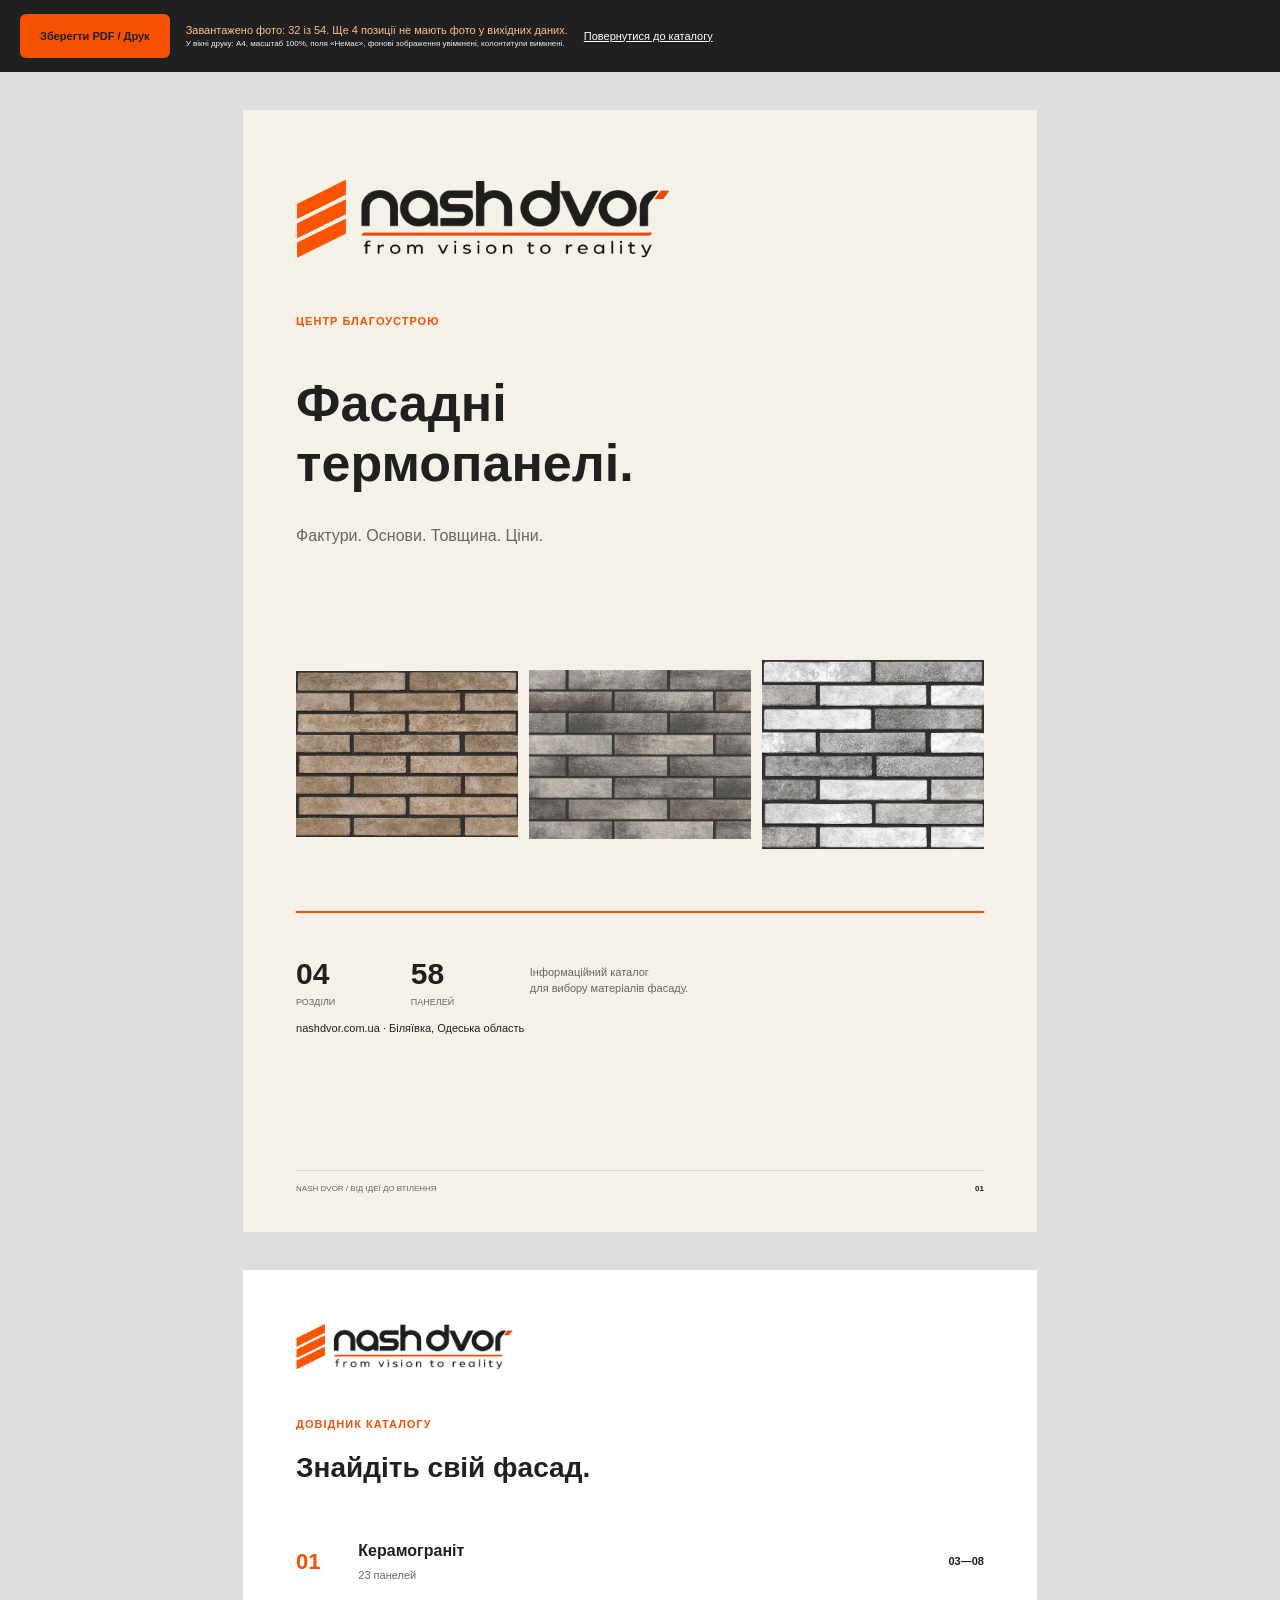
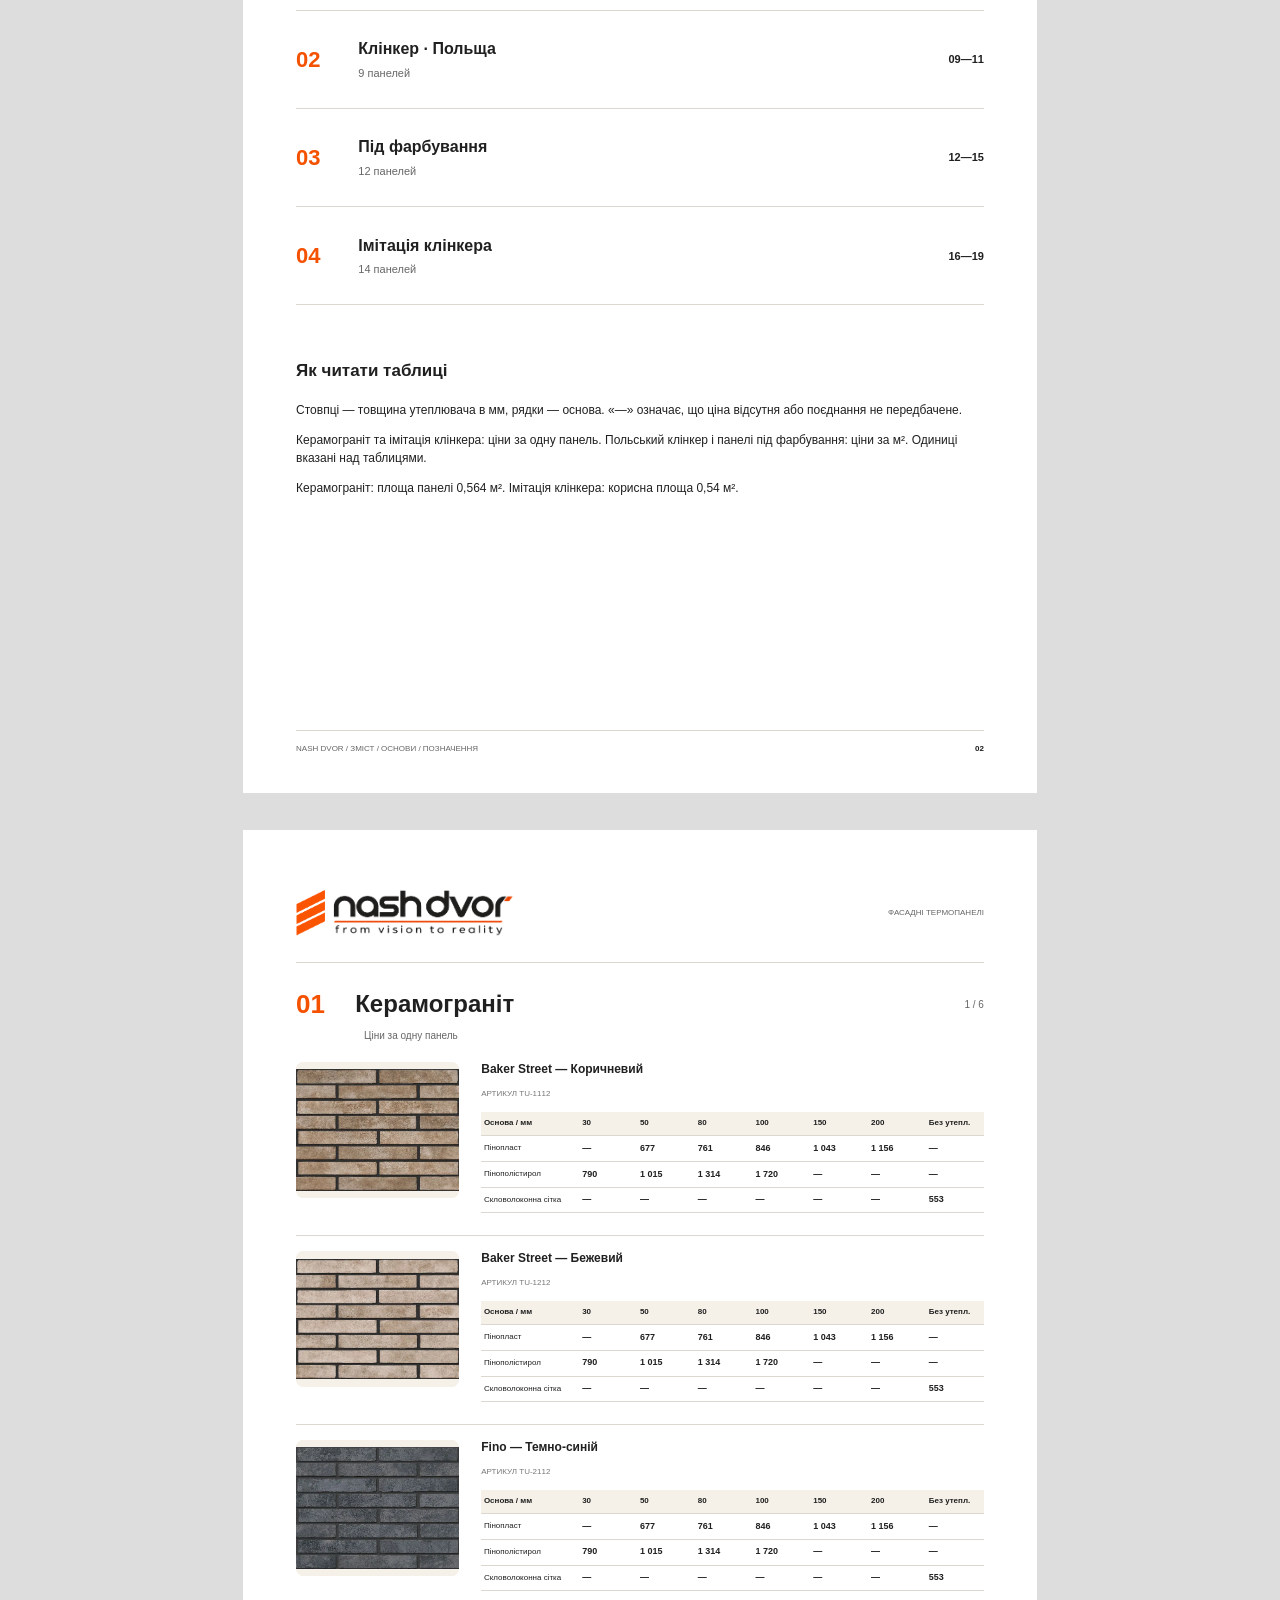
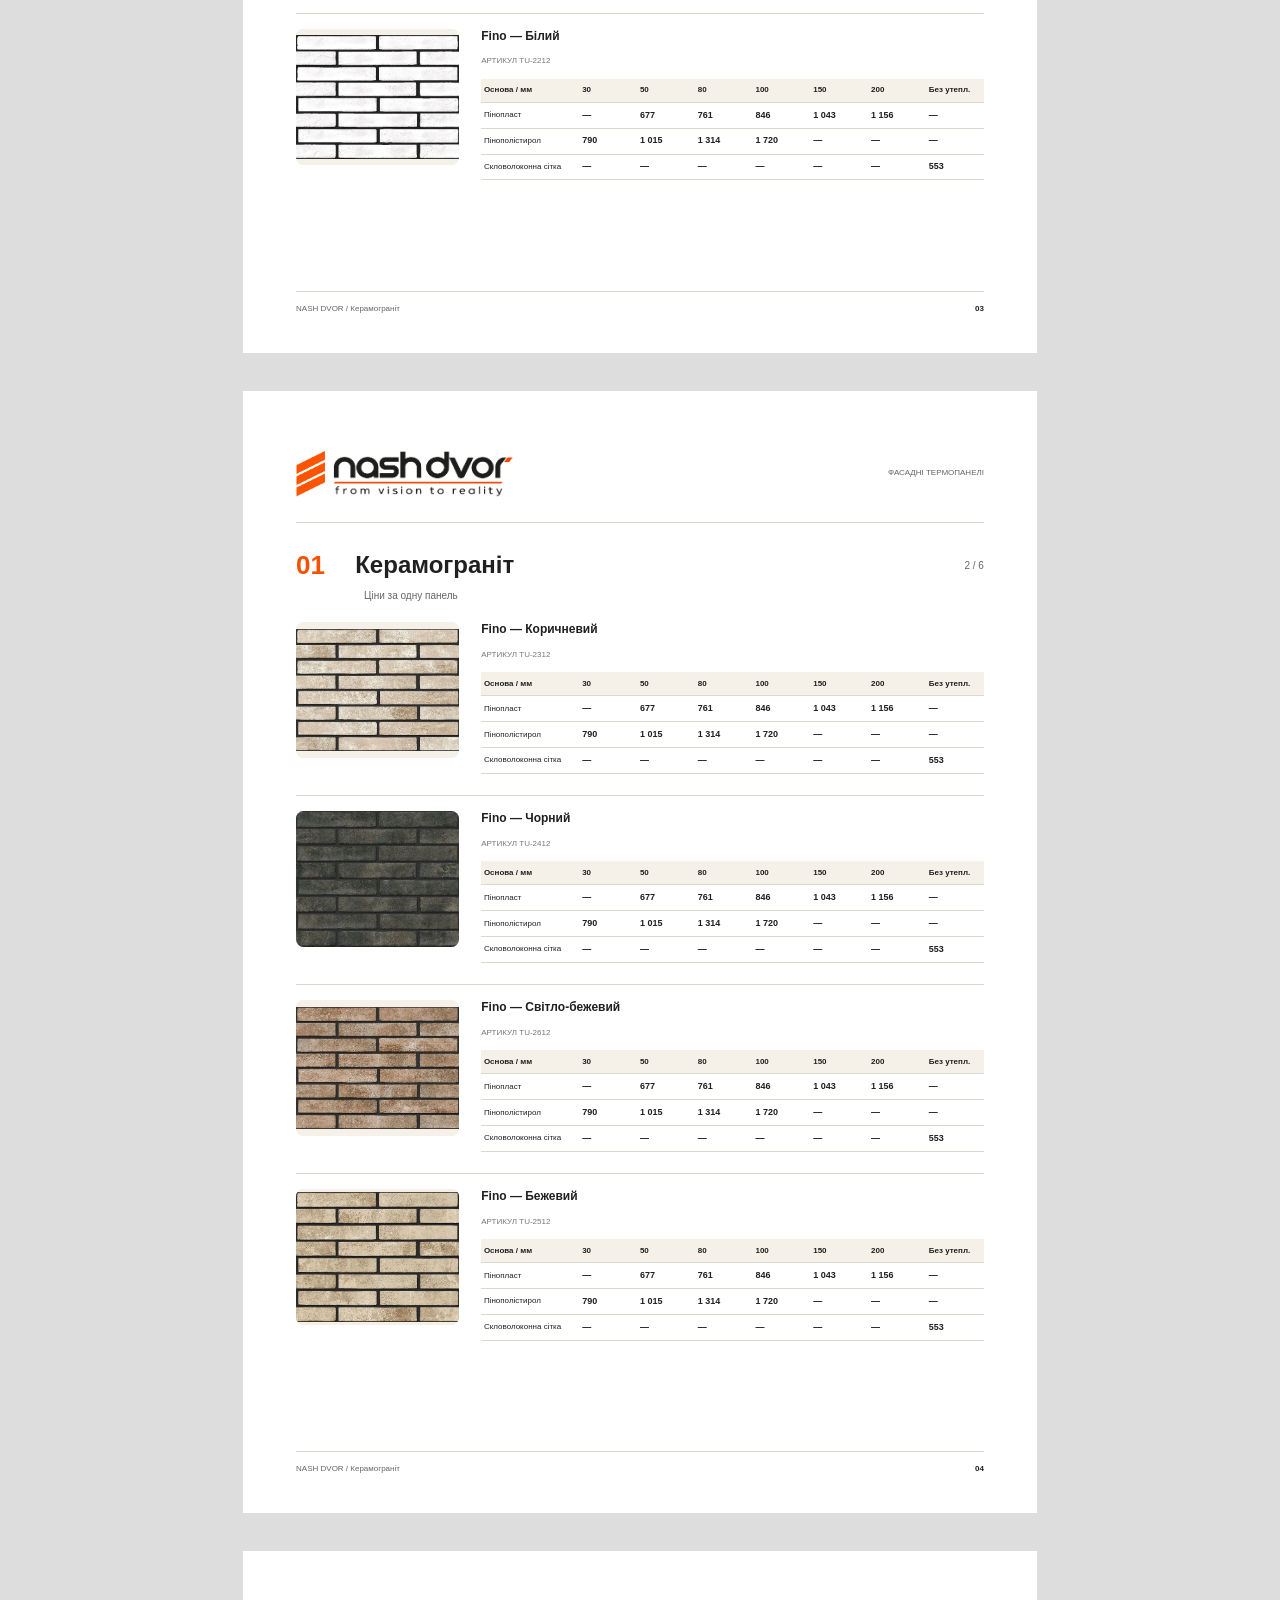
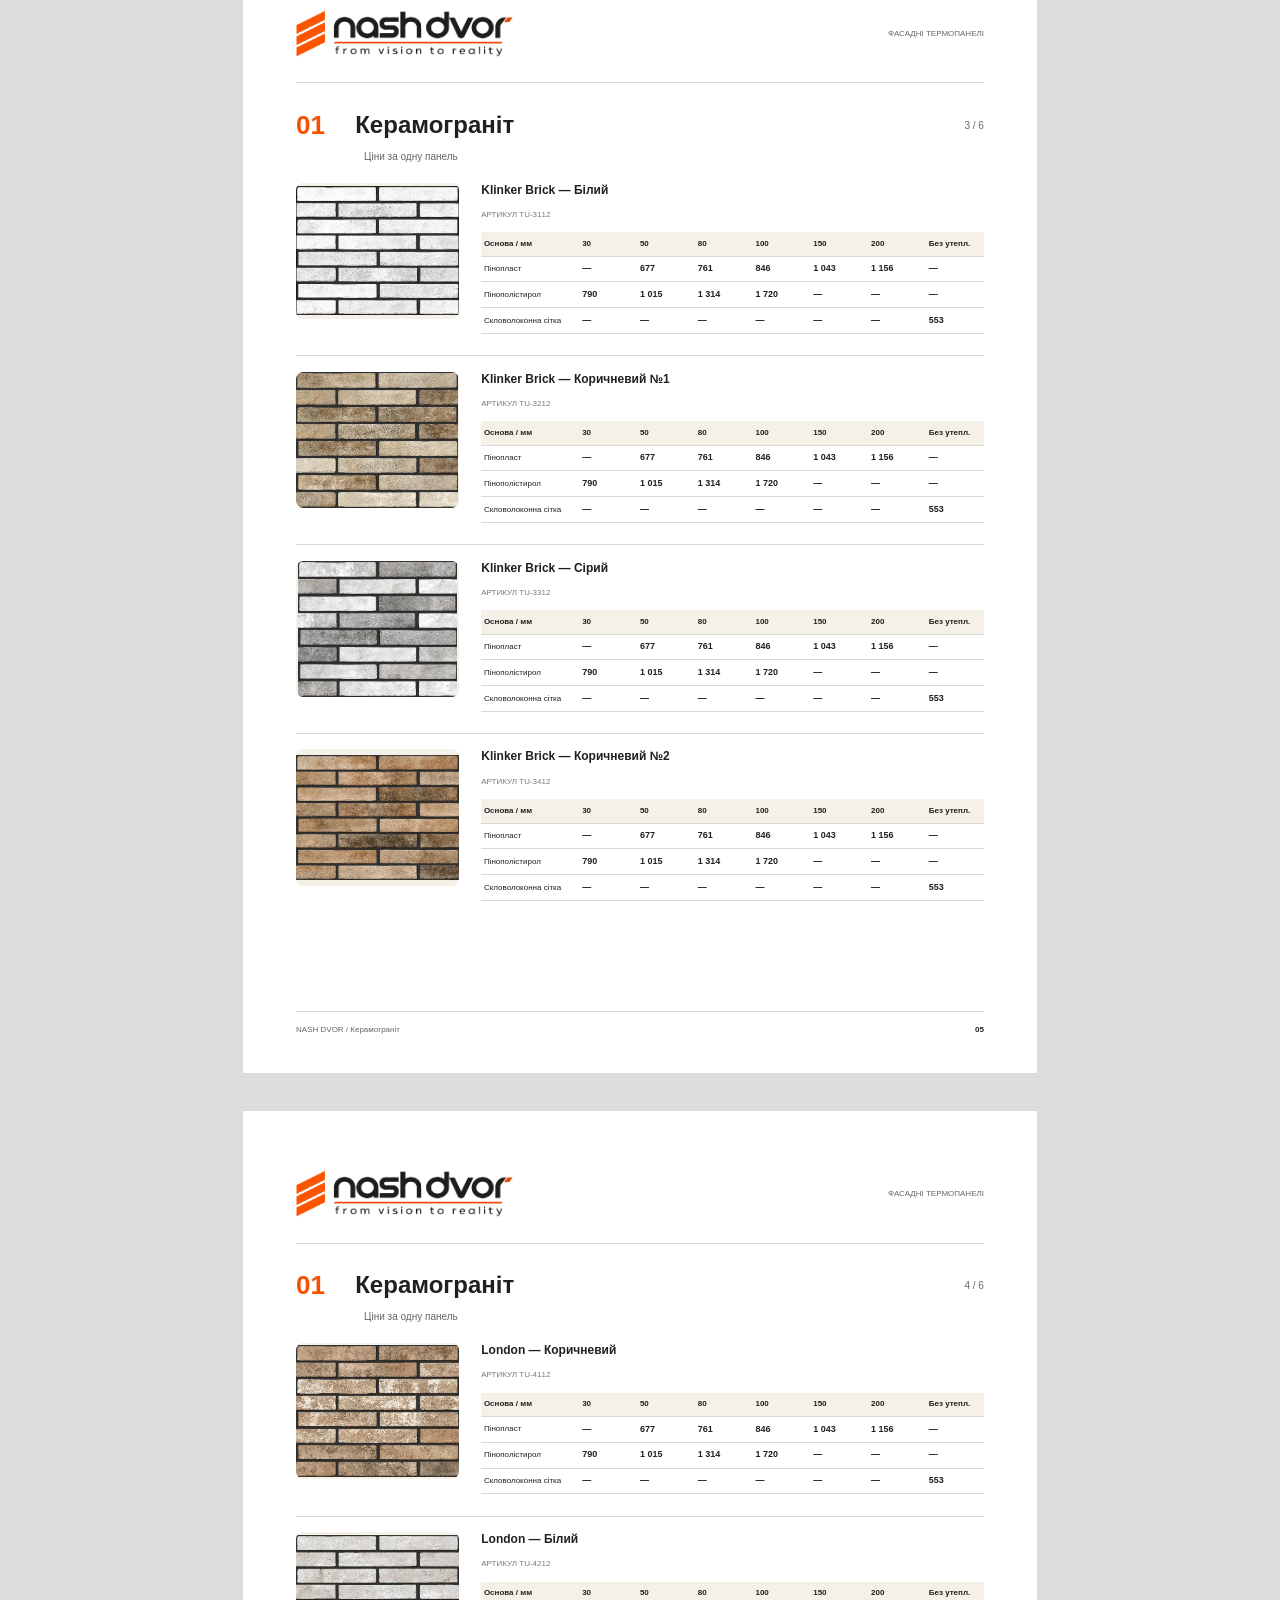
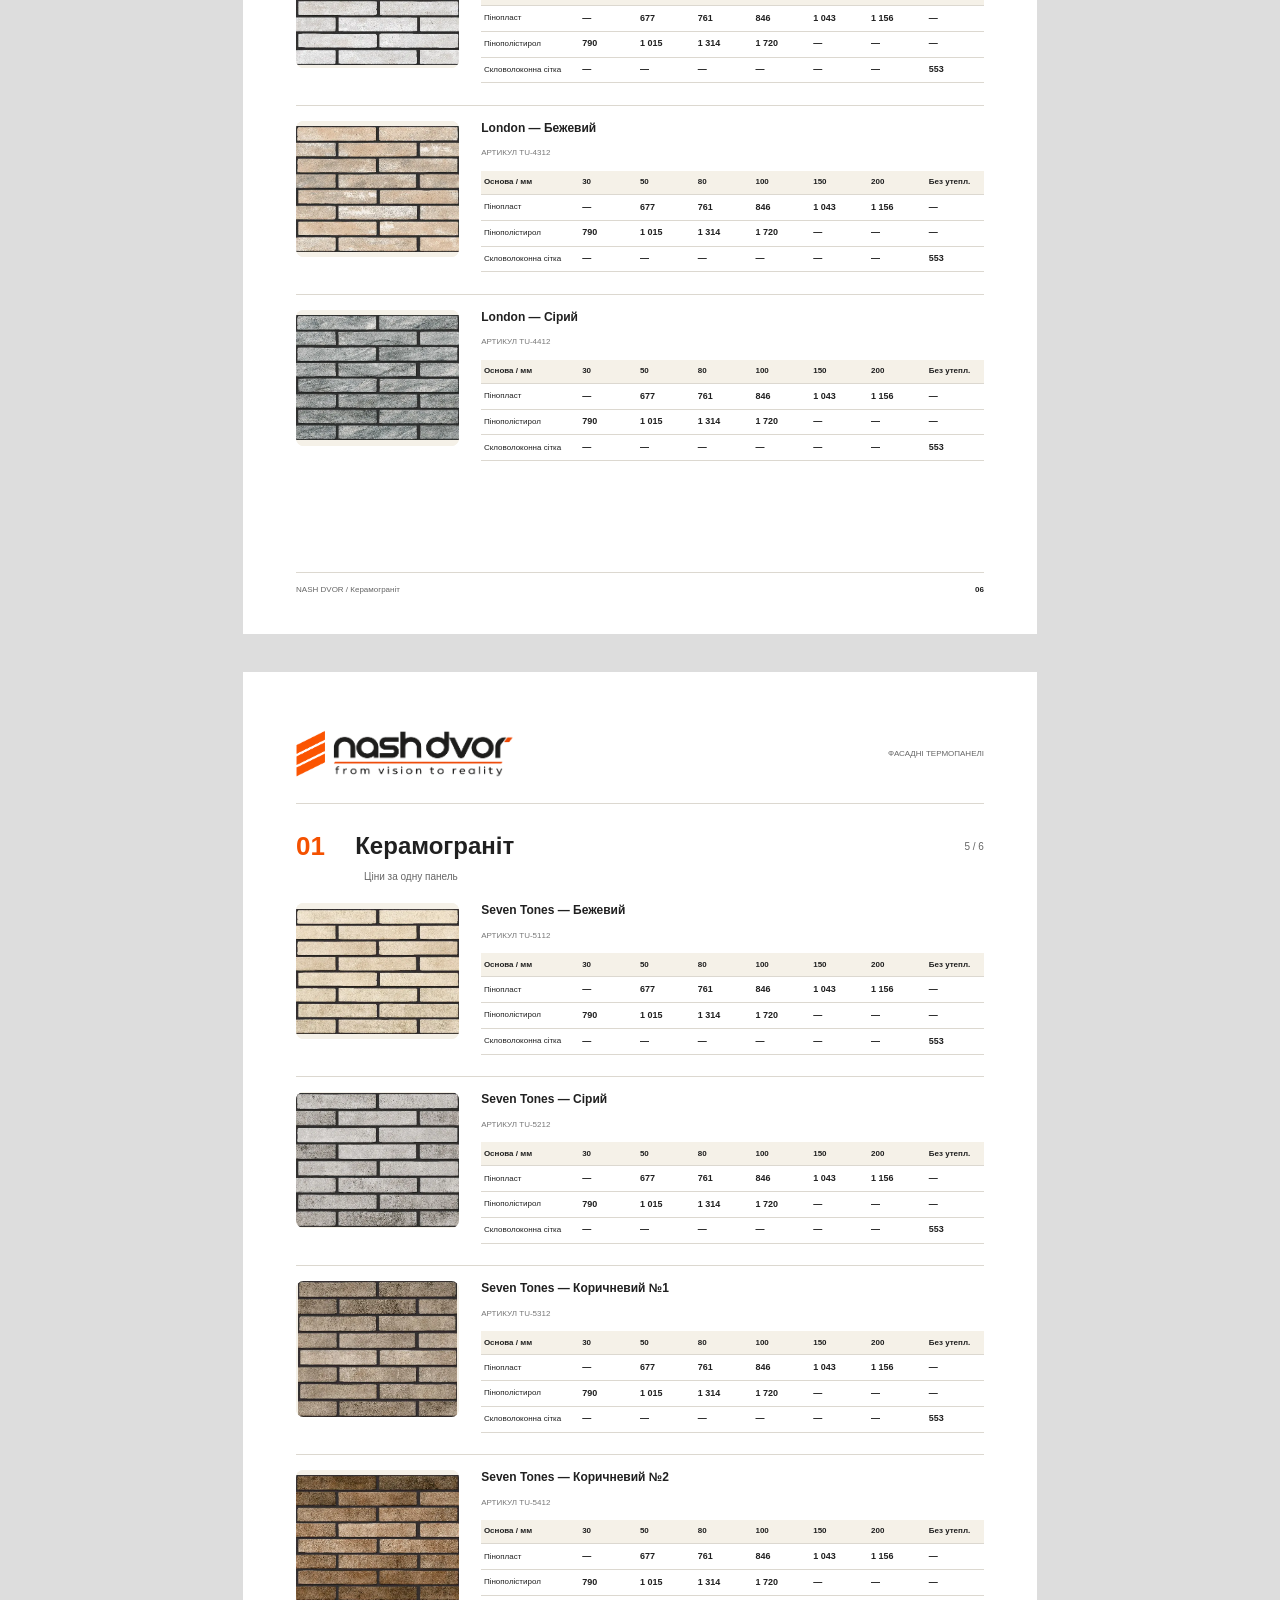
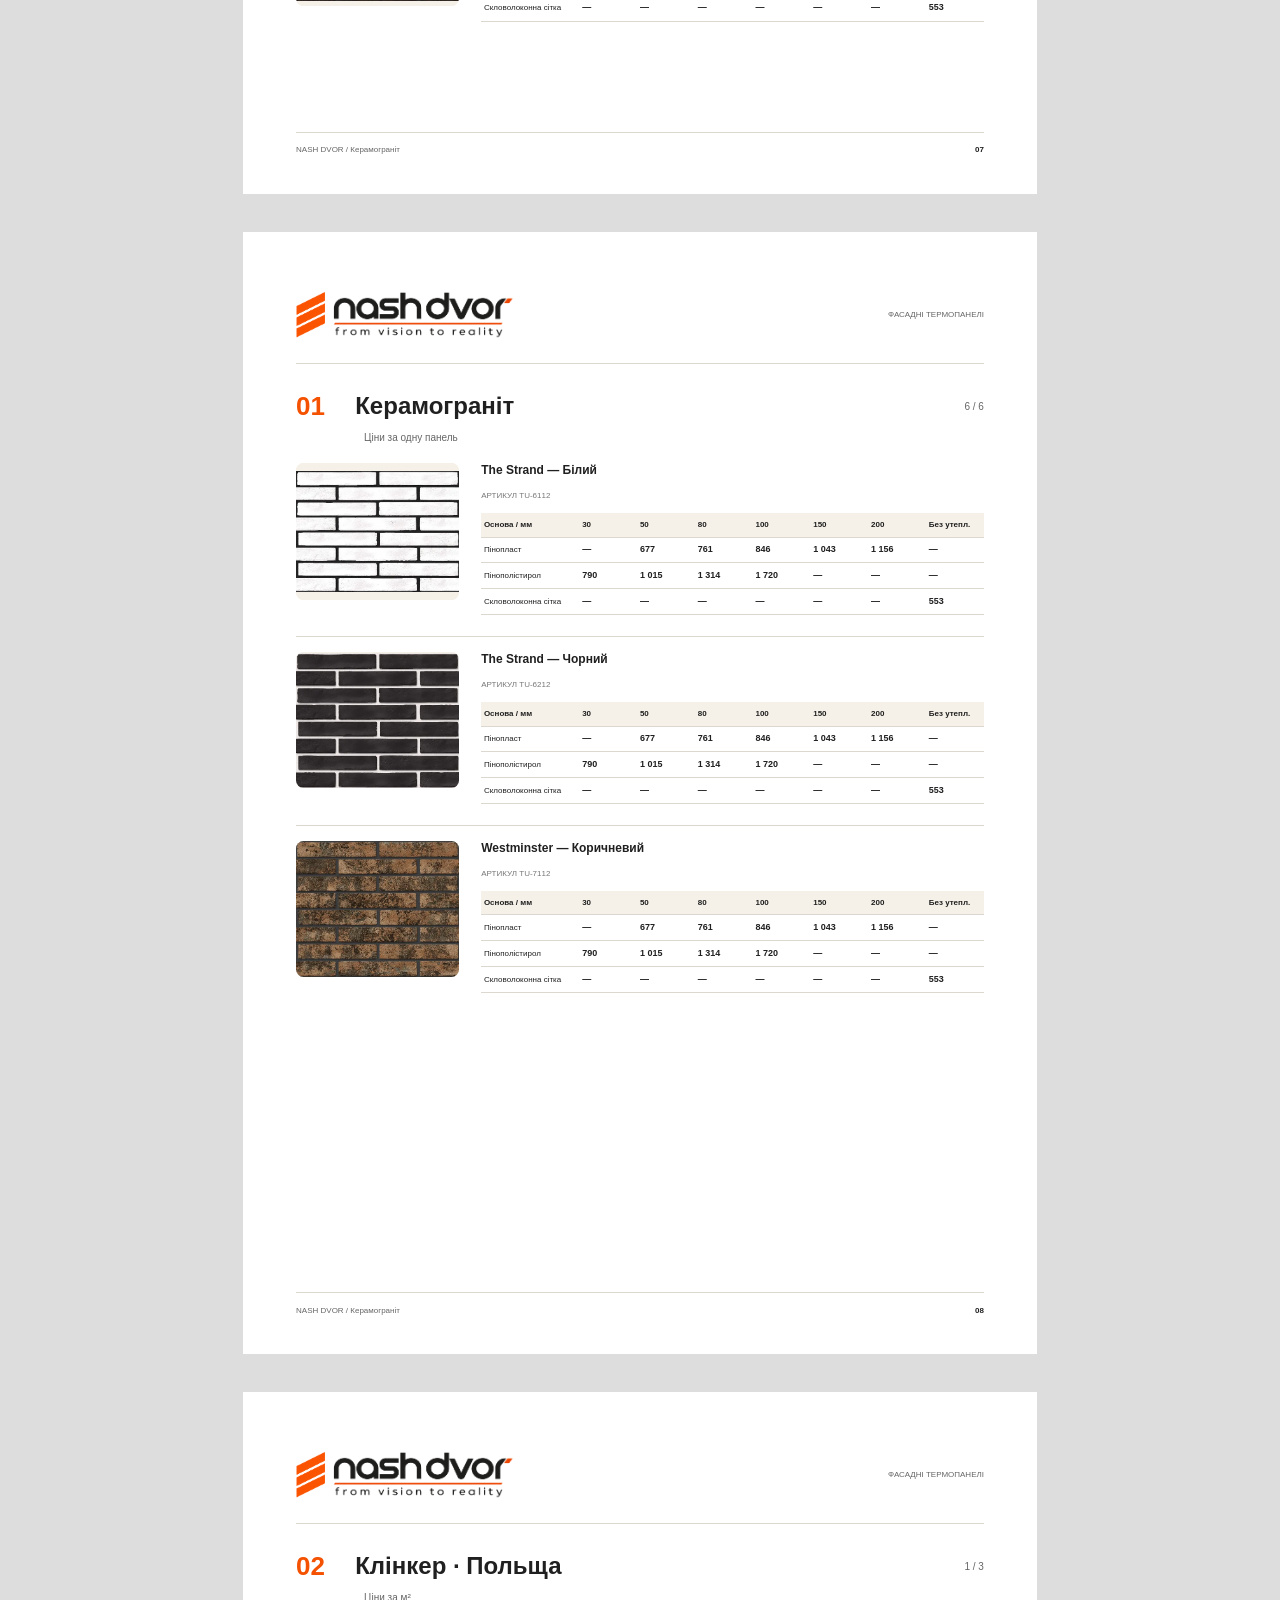
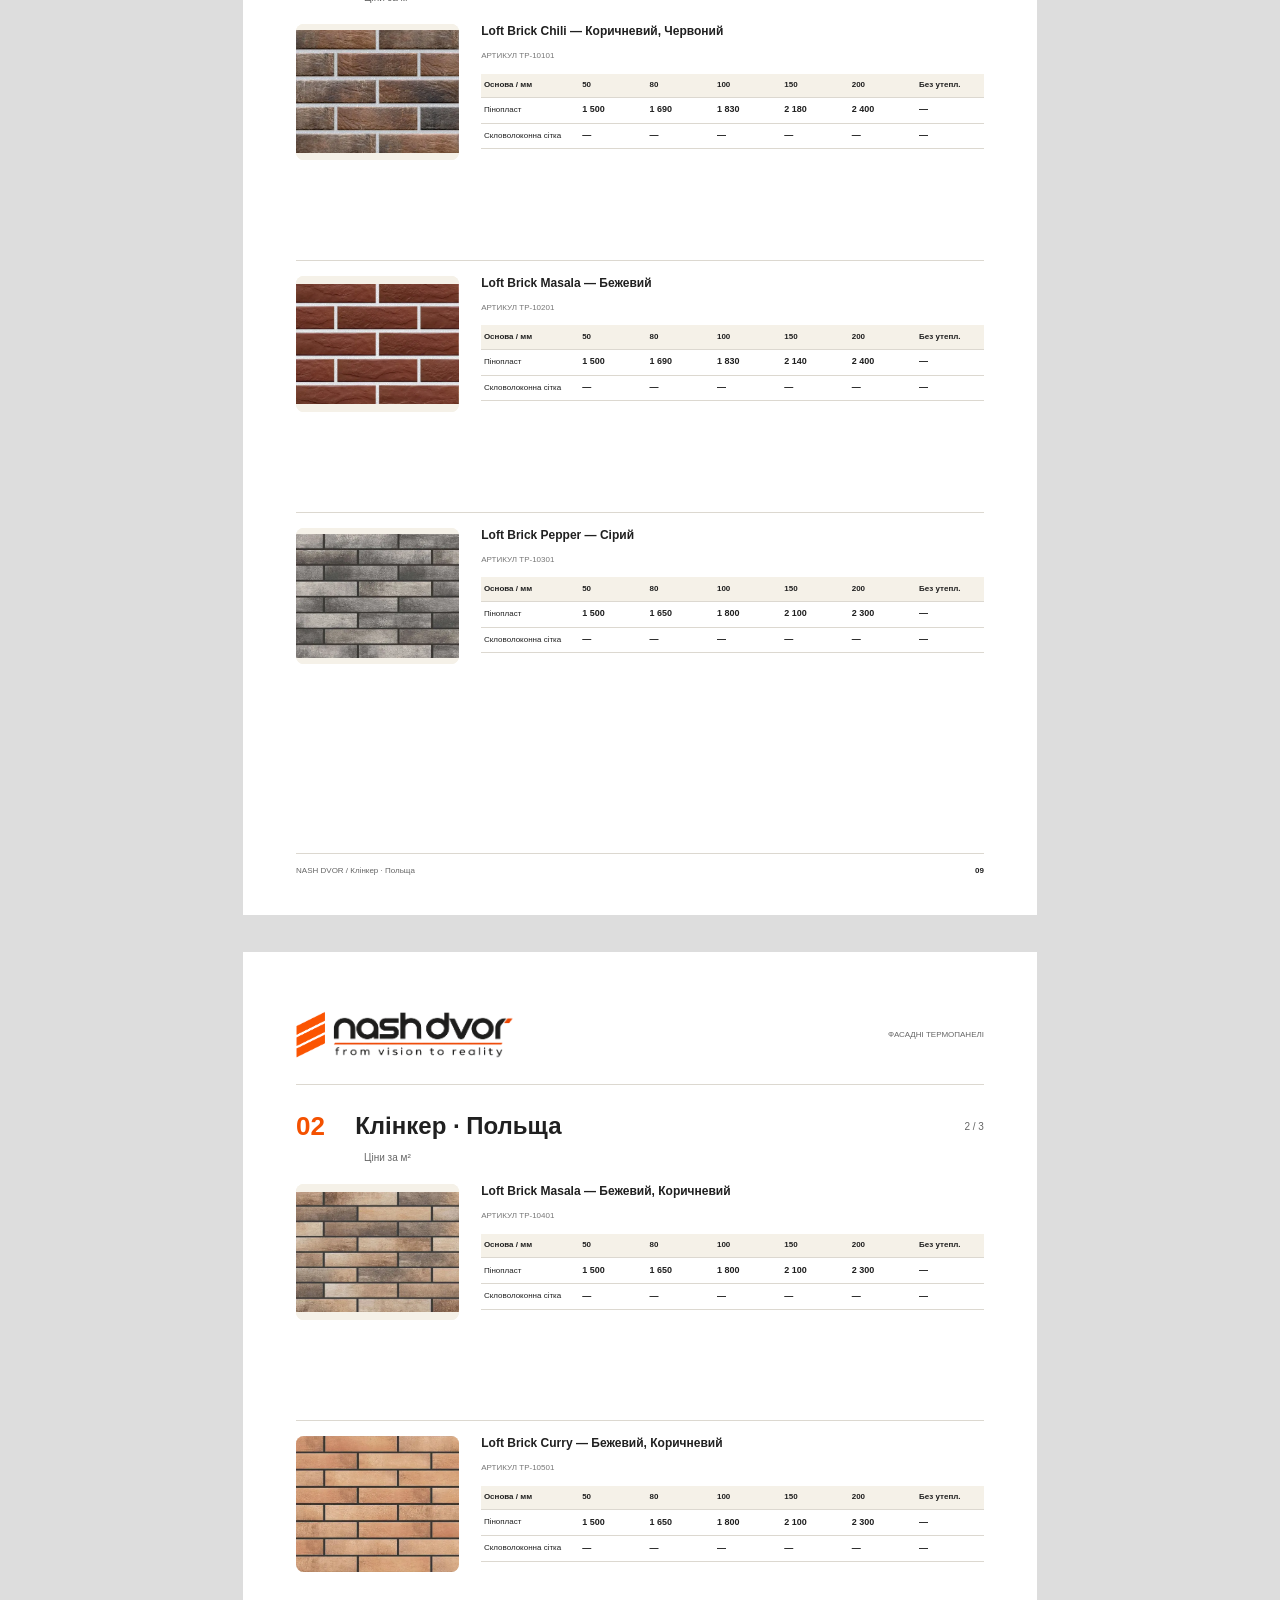
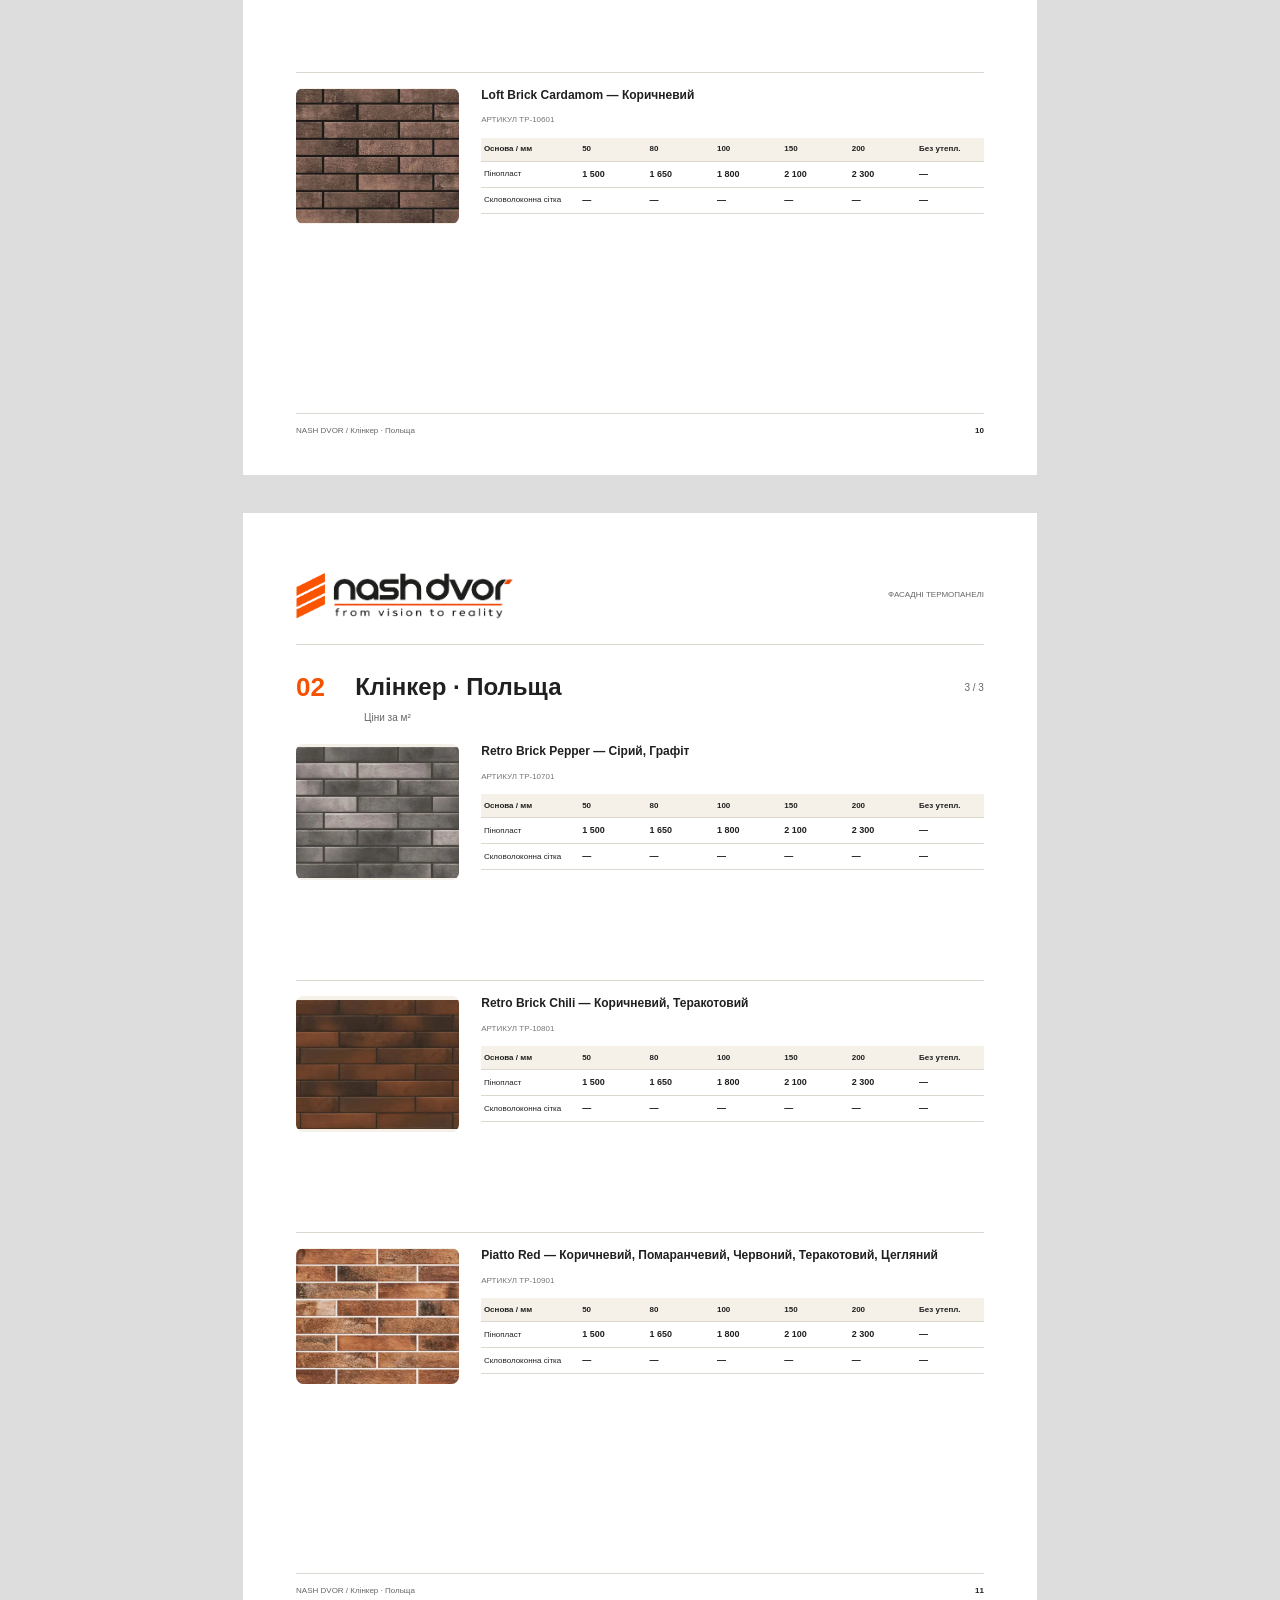
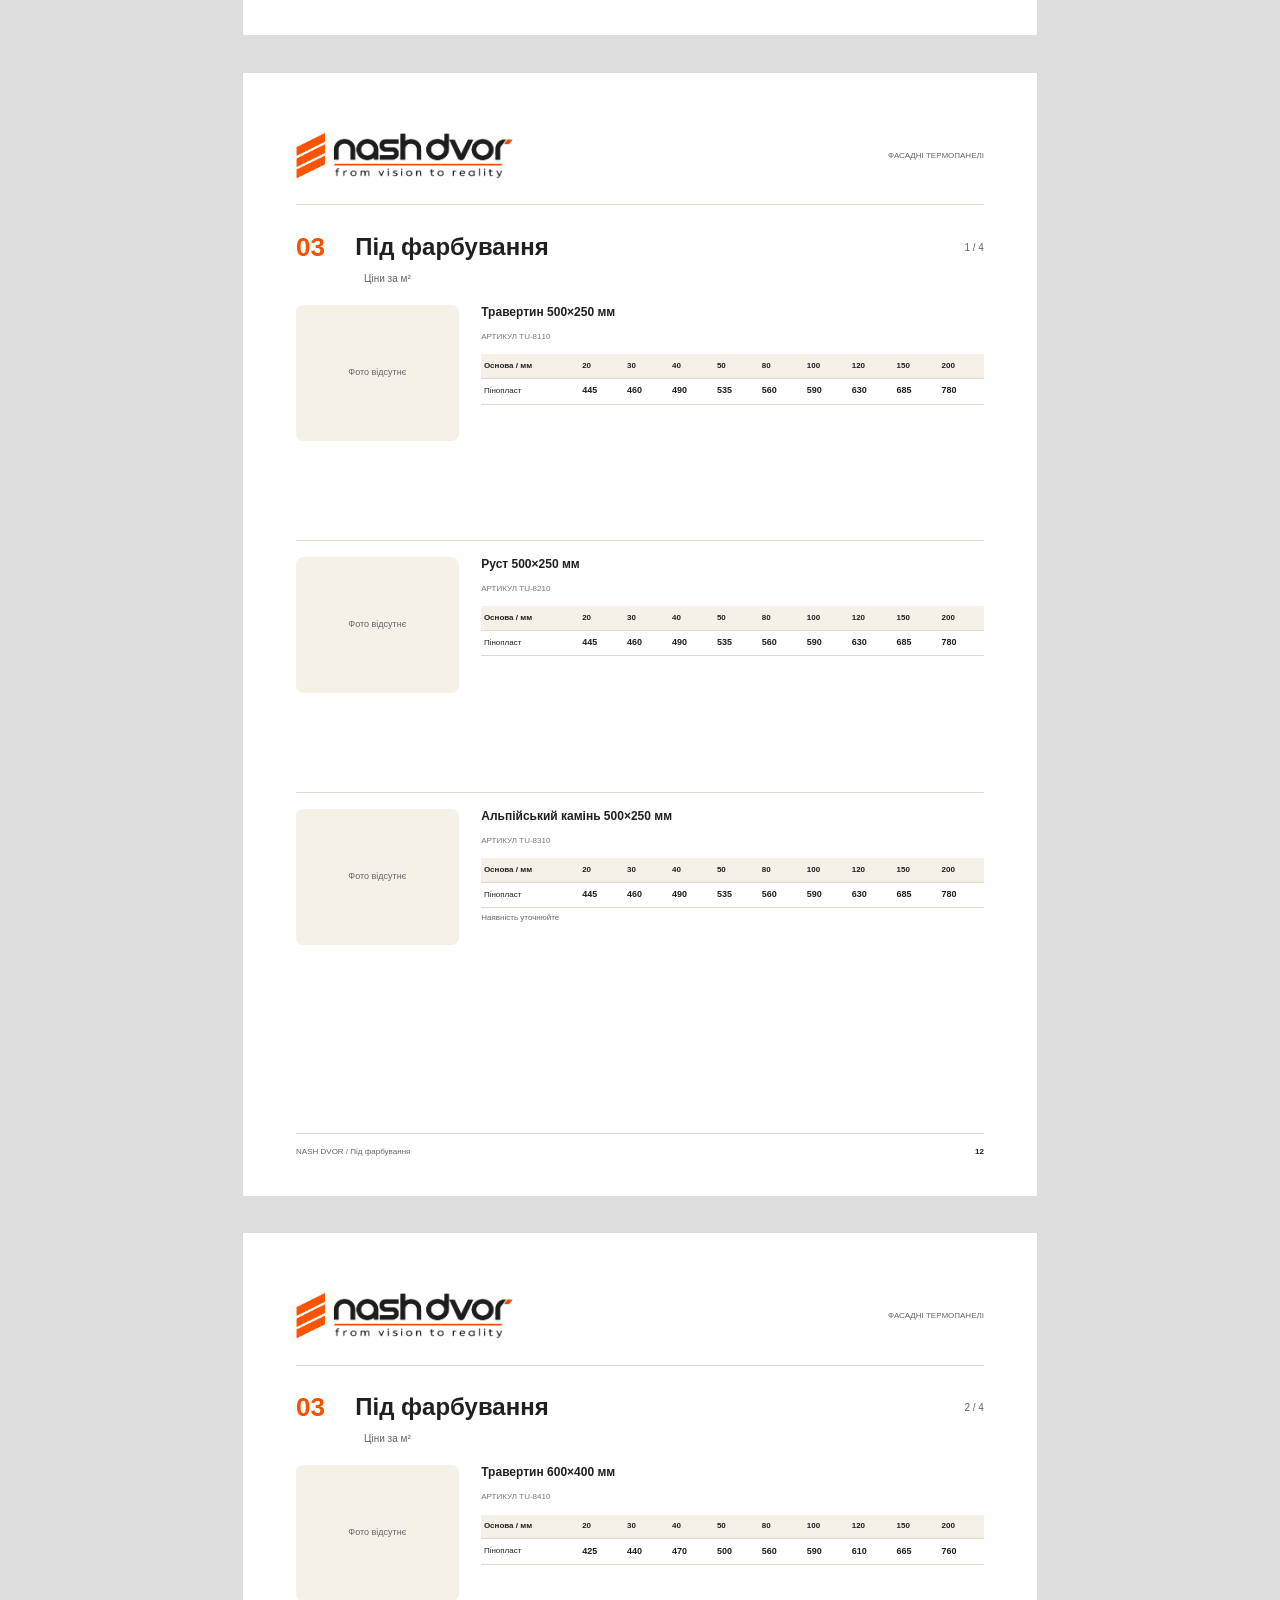
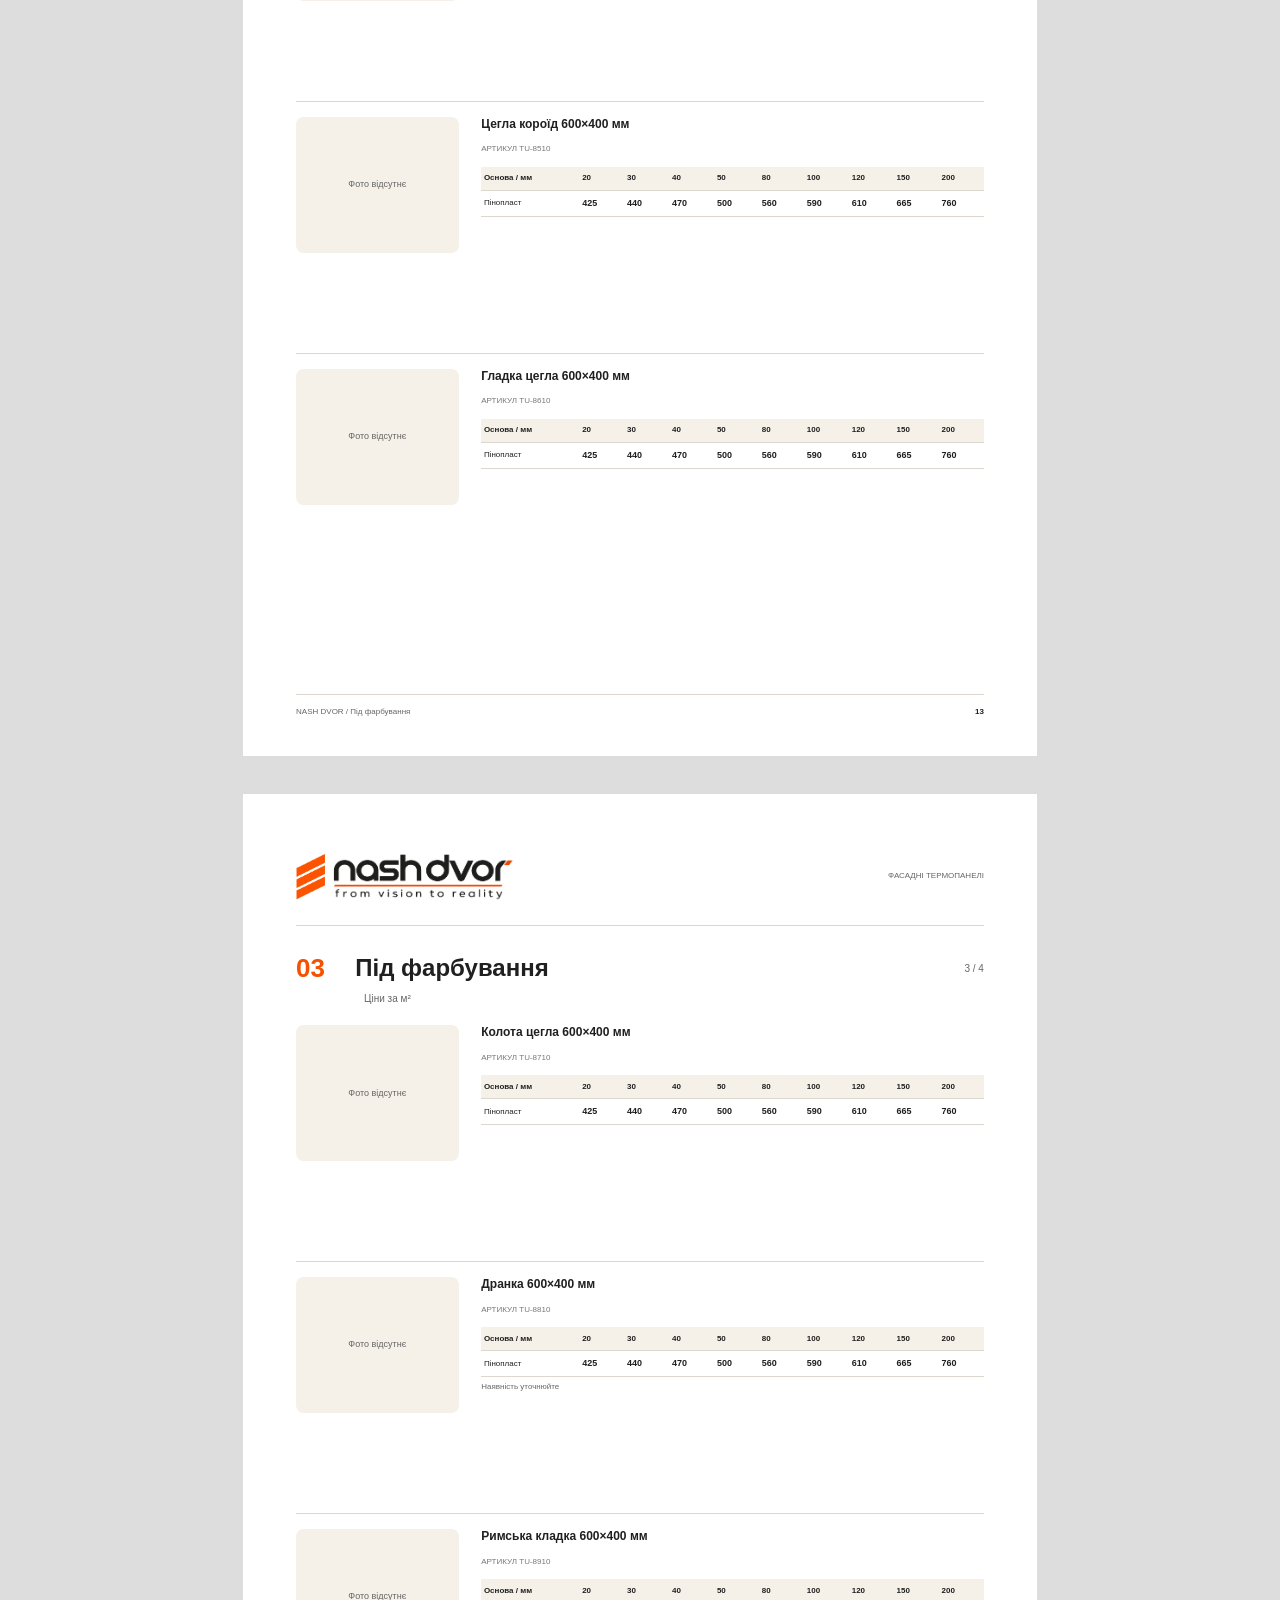
==== print/catalog-with-photos.html @ 861275d6 "Add browser-printable catalog that loads source product photos" ====
<!doctype html><html lang="uk"><head><meta charset="utf-8"><meta name="viewport" content="width=device-width,initial-scale=1"><title>NASH DVOR — каталог із фотографіями для друку</title><style>
:root{--accent:#f45100;--ink:#202020;--paper:#f5f1e8;--line:#dcd8d0}*{box-sizing:border-box}body{margin:0;background:#ddd;color:var(--ink);font:11px/1.5 Arial,sans-serif}button{font:inherit;cursor:pointer}.toolbar{position:sticky;top:0;z-index:10;padding:14px 20px;background:#202020;color:white;display:flex;align-items:center;gap:16px;flex-wrap:wrap}.toolbar button{min-height:44px;padding:10px 20px;border:0;border-radius:6px;background:var(--accent);font-weight:bold;color:#202020}.toolbar button:disabled{opacity:.5}.toolbar small{display:block;color:#eee}.toolbar a{color:white}.sheet{width:210mm;height:297mm;margin:10mm auto;background:white;padding:14mm;position:relative;overflow:hidden;break-after:page}.sheet:last-child{break-after:auto}.logo{display:block;width:58mm;height:auto;aspect-ratio:2030/440}.sheet>header{display:flex;align-items:center;justify-content:space-between;border-bottom:1px solid var(--line);padding-bottom:5mm;height:21mm}.sheet>header>span{font-size:8px;color:#666}.section-heading{display:flex;align-items:center;gap:8mm;margin-top:6mm}.section-heading>b{font-size:26px;color:var(--accent)}.section-heading h2{font-size:24px;line-height:1.2;margin:0}.section-heading>span{margin-left:auto;color:#666;font-size:10px}.units{margin:1mm 0 5mm 18mm;color:#666;font-size:10px}.products{display:grid;grid-template-rows:repeat(var(--rows),1fr);height:196mm;gap:4mm}.product{display:grid;grid-template-columns:43mm 1fr;gap:6mm;min-height:0;border-bottom:1px solid var(--line);padding-bottom:3mm;align-items:start}.product:last-child{border-bottom:0}.photo{height:36mm;position:relative;background:var(--paper);border-radius:2mm;display:flex;align-items:center;justify-content:center;overflow:hidden}.photo img{position:absolute;inset:0;width:100%;height:100%;object-fit:contain;background:var(--paper)}.placeholder{color:#666;font-size:9px;padding:10px}.product-details{min-width:0}.product h3{font-size:12px;line-height:1.25;margin:0 0 2mm;min-height:5mm}.sku{font-size:8px;color:#777;margin-bottom:3mm}table{width:100%;border-collapse:collapse;table-layout:fixed;font-size:9px}thead{background:var(--paper)}th,td{padding:1.5mm .7mm;text-align:left;vertical-align:middle;border-bottom:1px solid var(--line);overflow-wrap:normal}thead th{font-size:8px}th:first-child{width:26mm;font-size:8px}td{font-weight:bold}tbody th{font-weight:normal}small{font-size:8px;color:#666}footer{position:absolute;left:14mm;right:14mm;bottom:10mm;border-top:1px solid var(--line);padding-top:3mm;display:flex;justify-content:space-between;color:#666;font-size:8px}footer b{color:var(--ink)}.cover{background:var(--paper)}.cover .logo{width:100mm;margin:4mm 0 14mm}.overline{font-size:11px;font-weight:bold;color:var(--accent);letter-spacing:1px;margin-top:12mm}h1{font-size:52px;line-height:1.15;margin:12mm 0 8mm}.lead{font-size:16px;color:#666}.cover-photos{display:grid;grid-template-columns:repeat(3,1fr);gap:3mm;margin-top:22mm;align-items:center;height:65mm}.cover-photos img{width:100%;max-height:65mm;object-fit:contain}.cover-meta{display:flex;gap:20mm;align-items:center;border-top:2px solid var(--accent);padding-top:10mm;margin-top:9mm}.cover-meta strong{font-size:30px}.cover-meta small{display:block;font-size:9px;font-weight:normal}.cover-meta p{font-size:11px;color:#666}.toc{display:flex;align-items:center;gap:10mm;padding:7mm 0;border-bottom:1px solid var(--line)}.toc>b{font-size:22px;color:var(--accent)}.toc h3{font-size:16px;margin:0}.toc p{color:#666;margin:1mm 0 0}.toc>strong{margin-left:auto}.sheet>h2{font-size:28px;margin-top:4mm}.guide{margin-top:14mm;font-size:12px}.guide h3{font-size:17px}.back .contact{margin-top:35mm;border-top:1px solid var(--line);padding-top:10mm}.contact h3{font-size:12px;color:var(--accent)}.contact p{font-size:27px;font-weight:bold;margin:4mm 0}.print-warn{color:#ffbc8b}
@page{size:A4;margin:0}@media print{body{background:white}.toolbar{display:none!important}.sheet{margin:0;box-shadow:none}*{-webkit-print-color-adjust:exact;print-color-adjust:exact}}@media screen and (max-width:820px){.toolbar{position:relative}.sheet{margin:10px 0}}
</style></head><body><svg width="0" height="0" aria-hidden="true" focusable="false" style="position:absolute;overflow:hidden"><defs>
<!-- Локальные координаты символа начинаются с нуля; окно исходного PNG применяется только один раз. -->
<symbol id="brand-symbol" viewBox="0 0 660 1040"><svg width="660" height="1040" viewBox="340 150 660 1040"><image href="[data-uri]" width="1254" height="1254"/></svg></symbol>
<symbol id="brand-lockup" viewBox="0 0 2030 440">
<svg x="0" y="0" width="275" height="440" viewBox="340 150 660 1040"><image href="[data-uri]" width="1254" height="1254"/></svg>
<svg x="330" y="0" width="1700" height="440" viewBox="250 160 1700 440"><image href="[data-uri]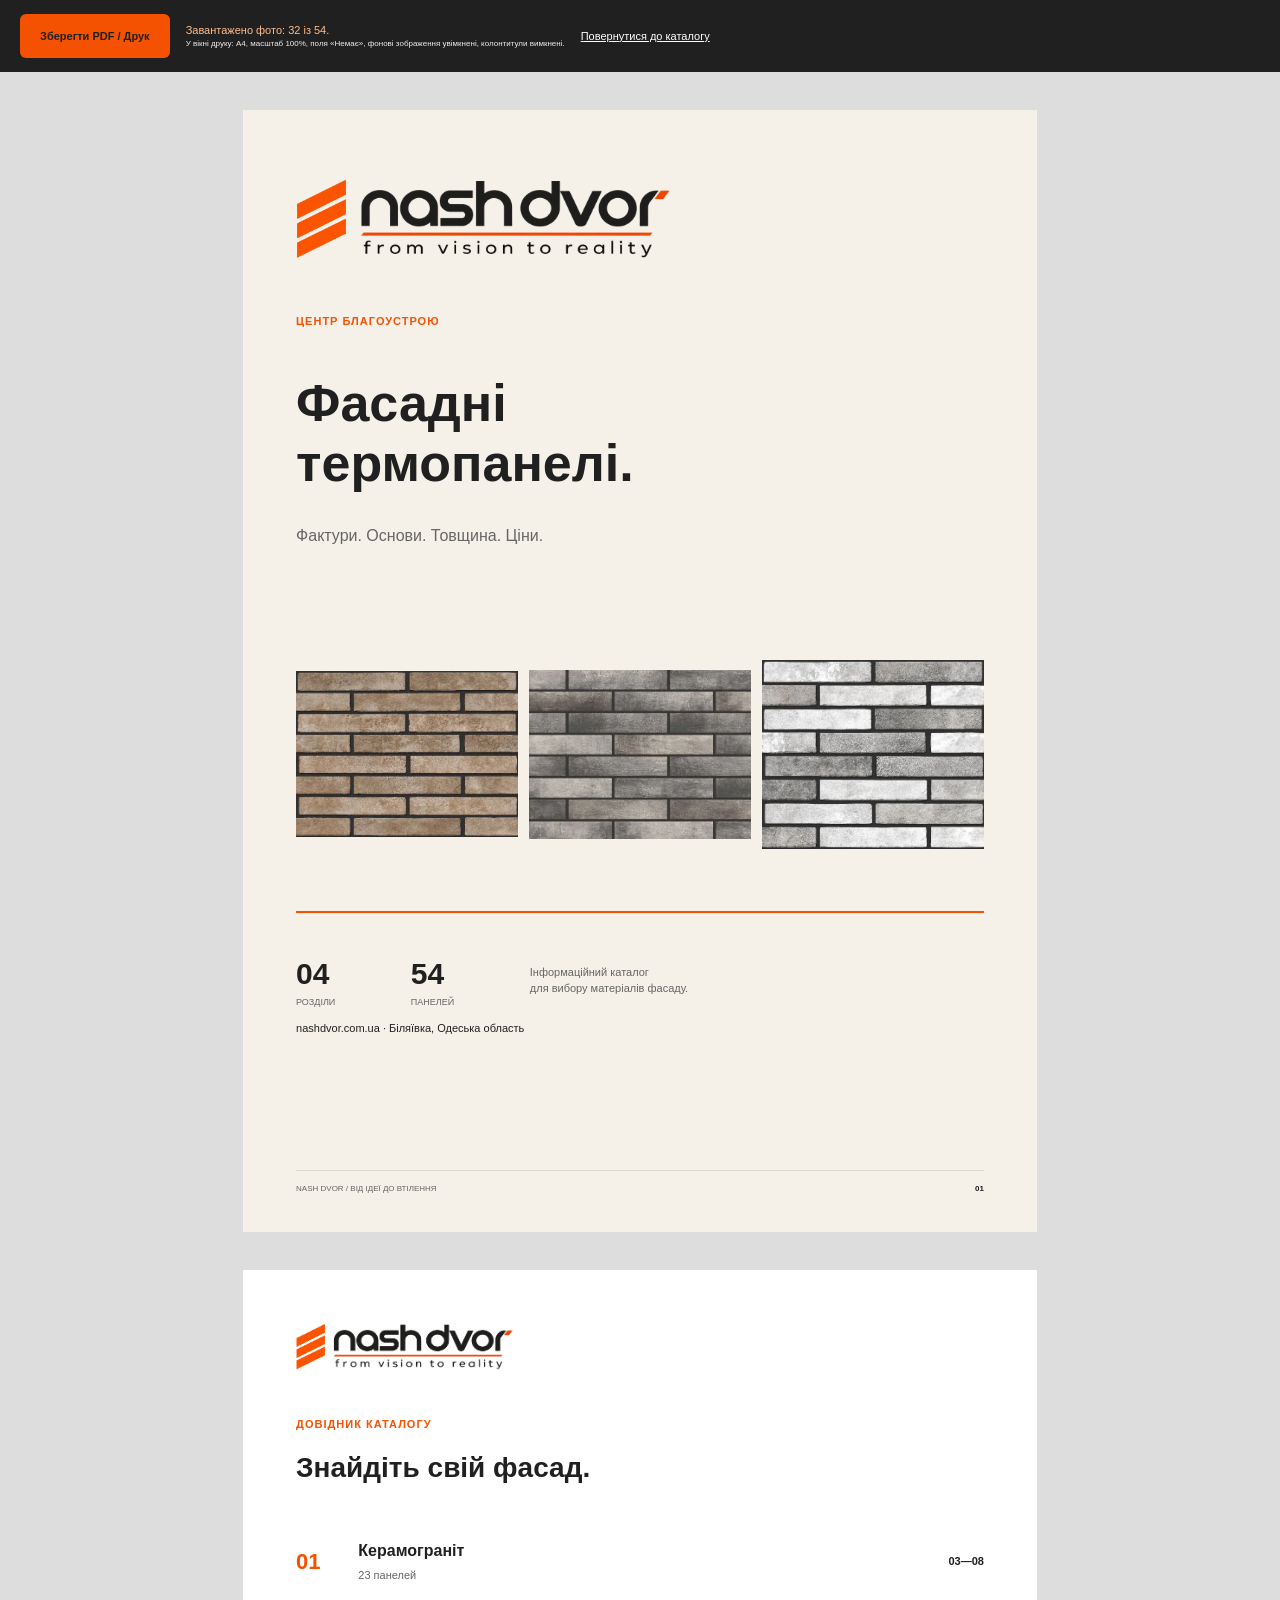
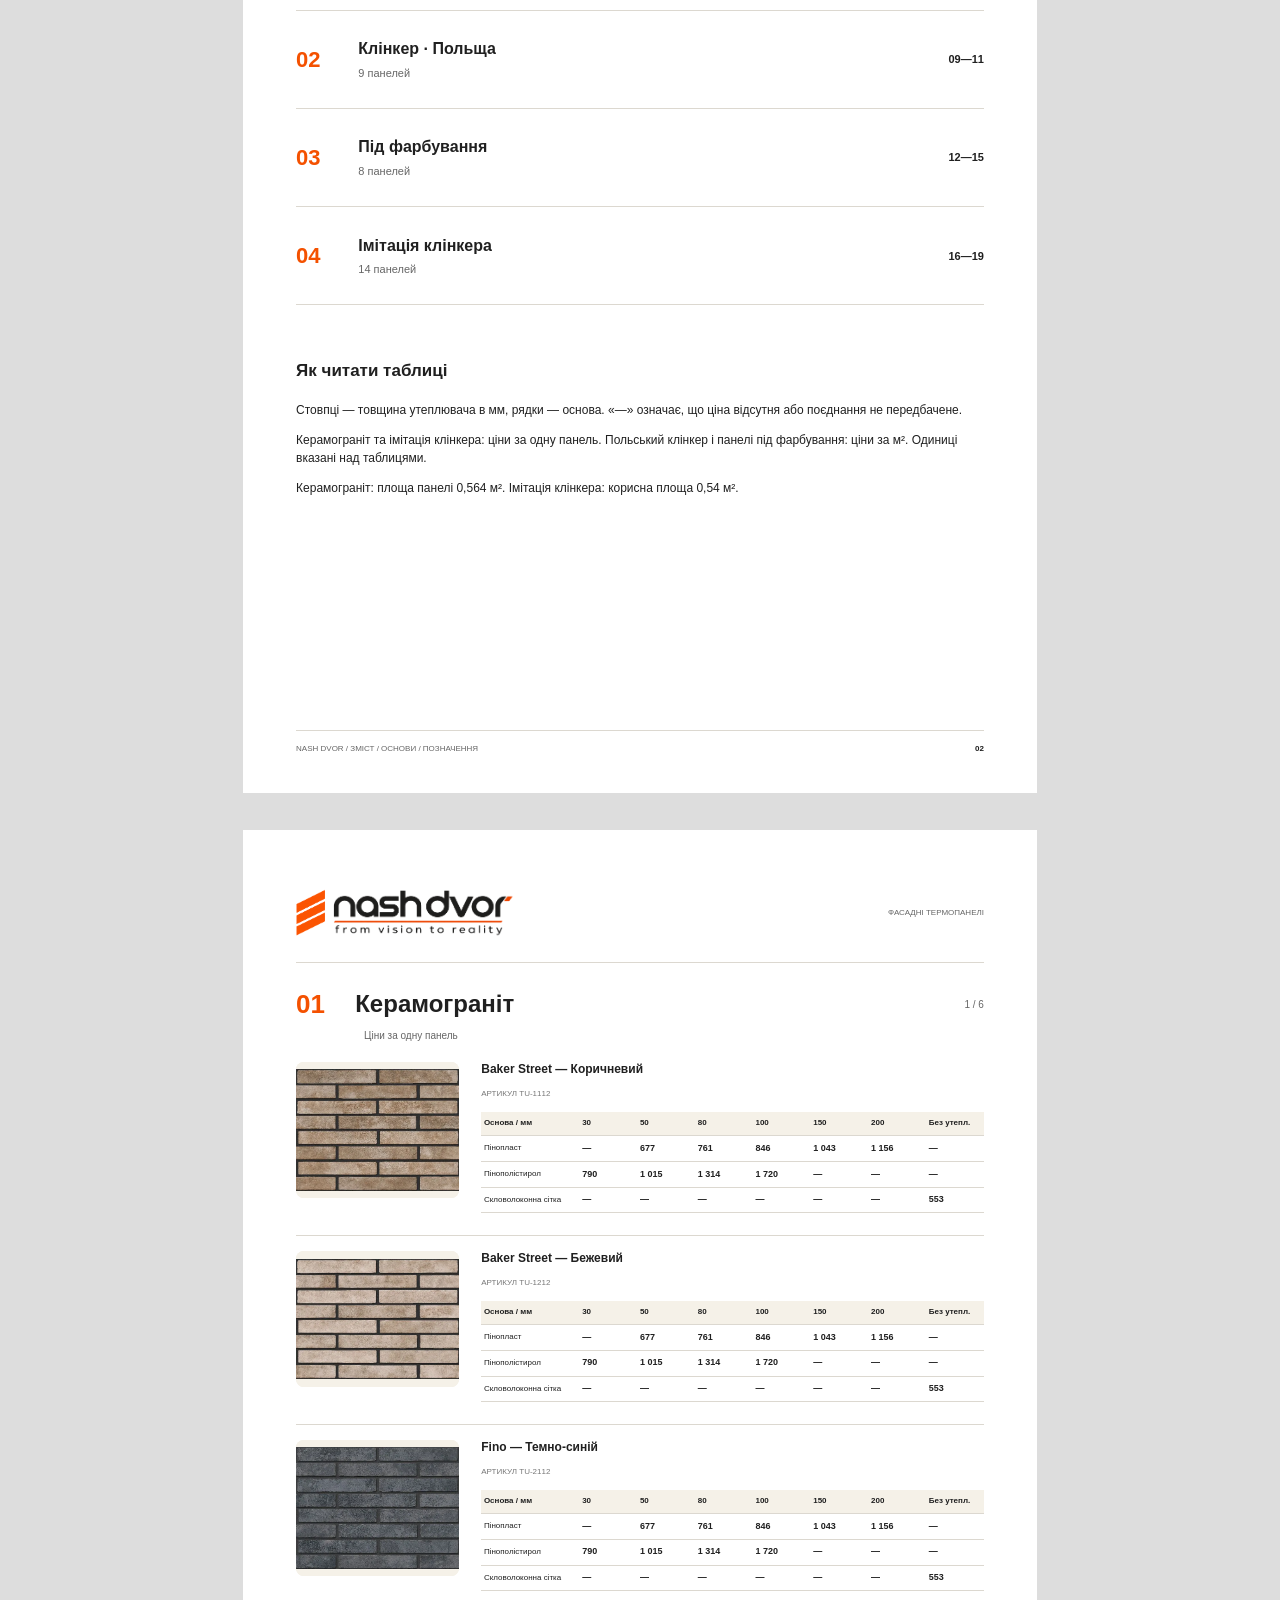
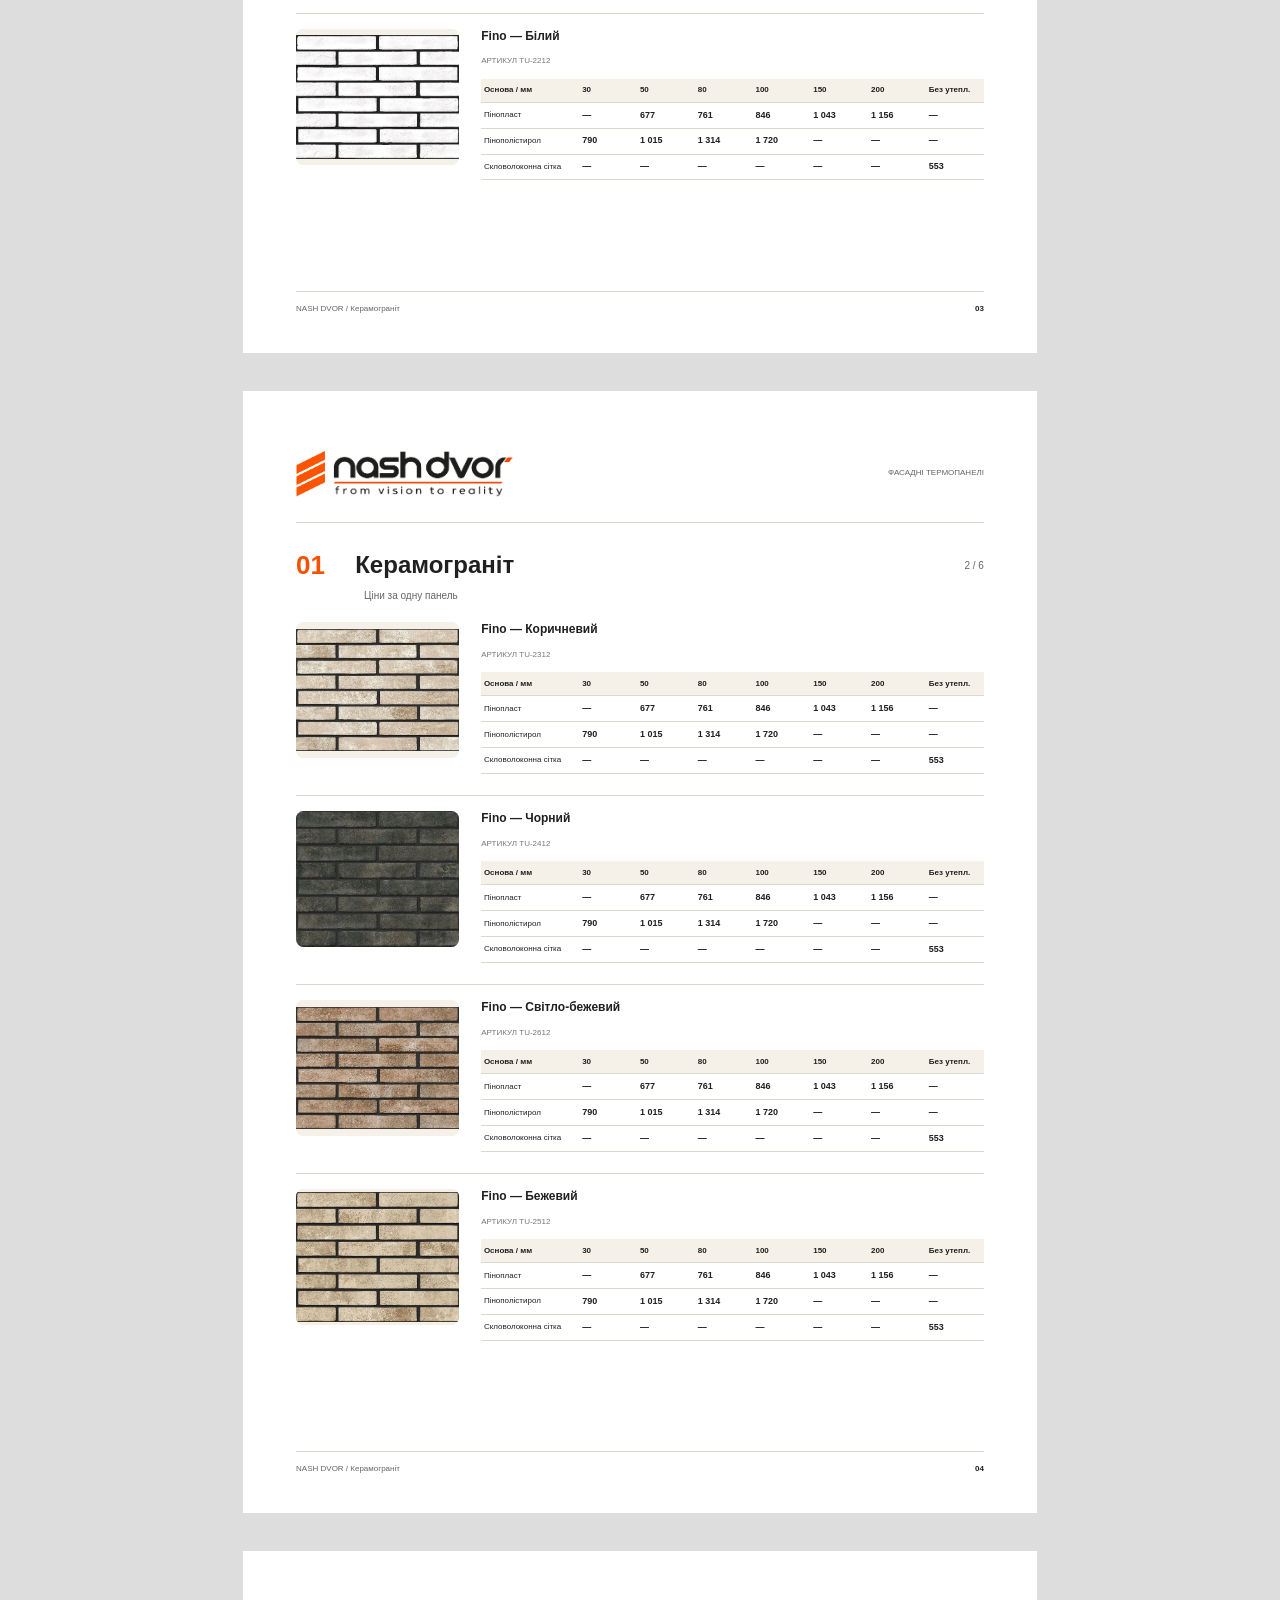
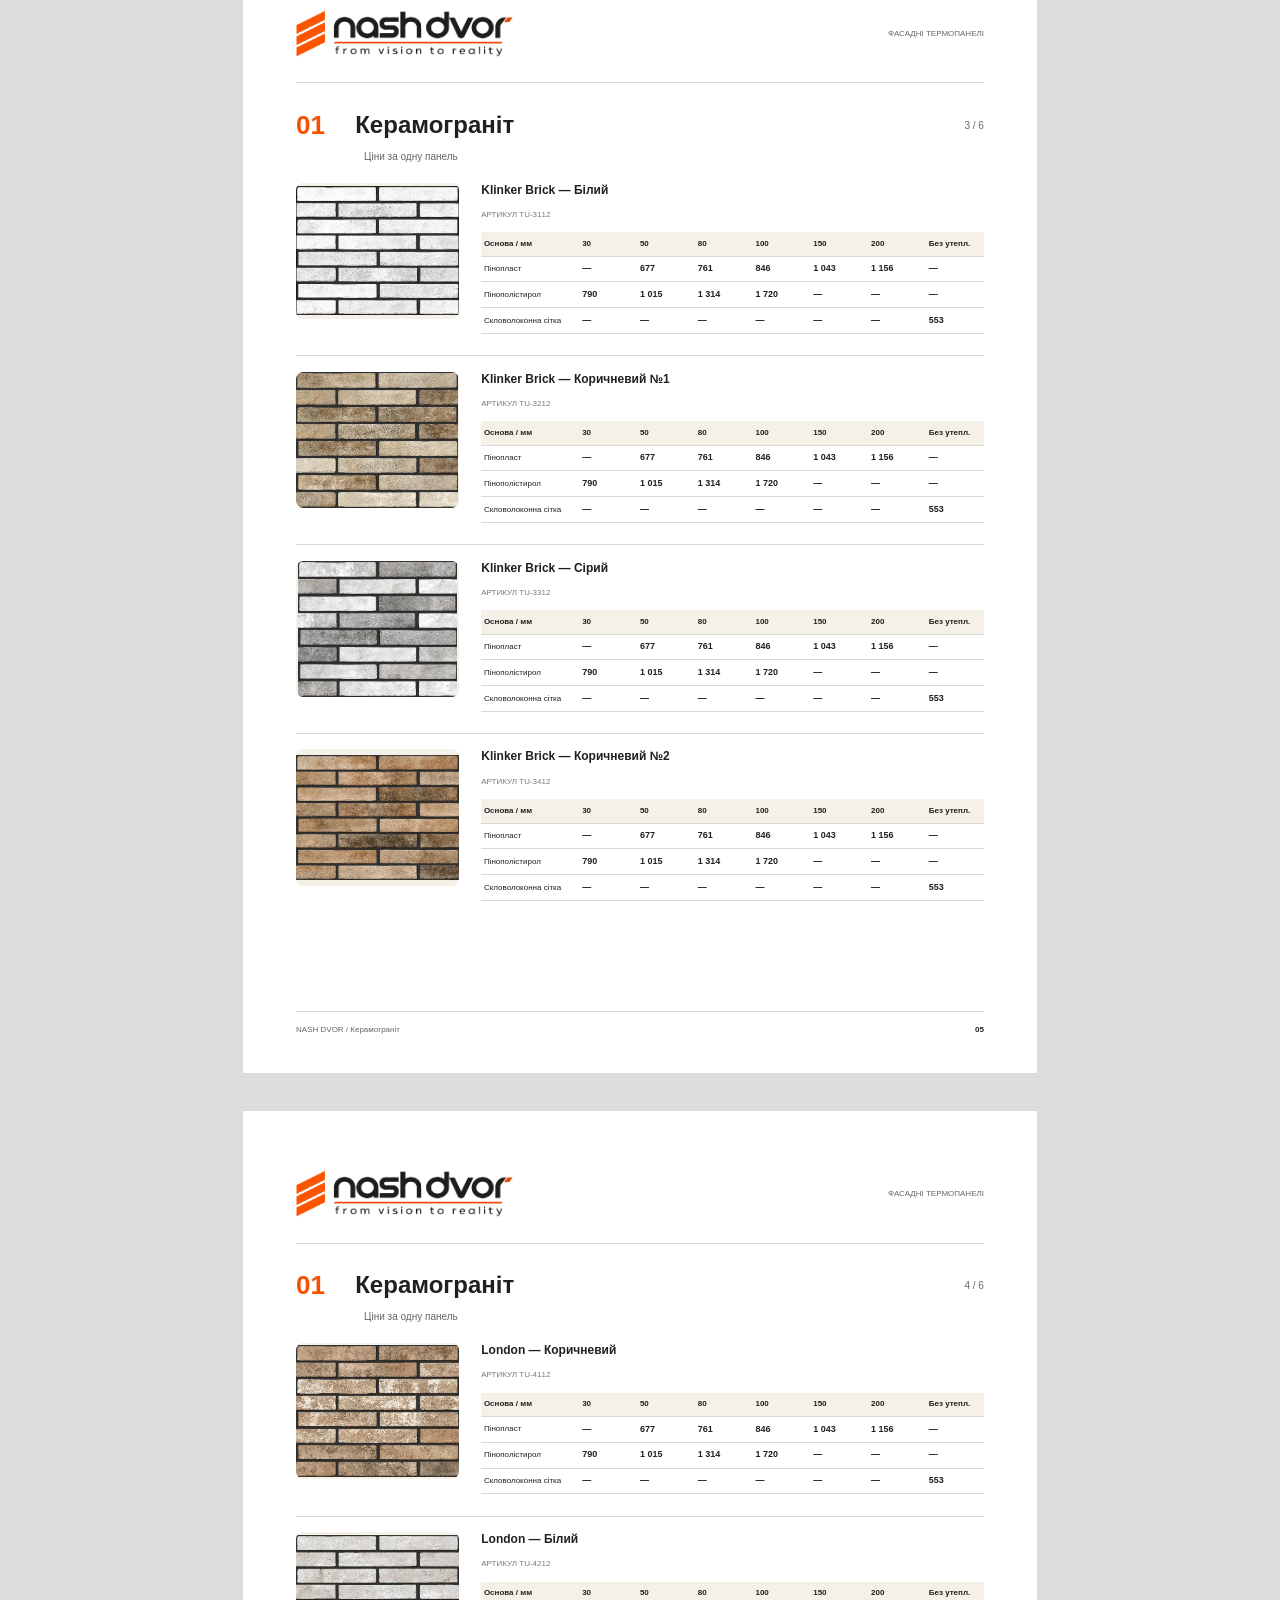
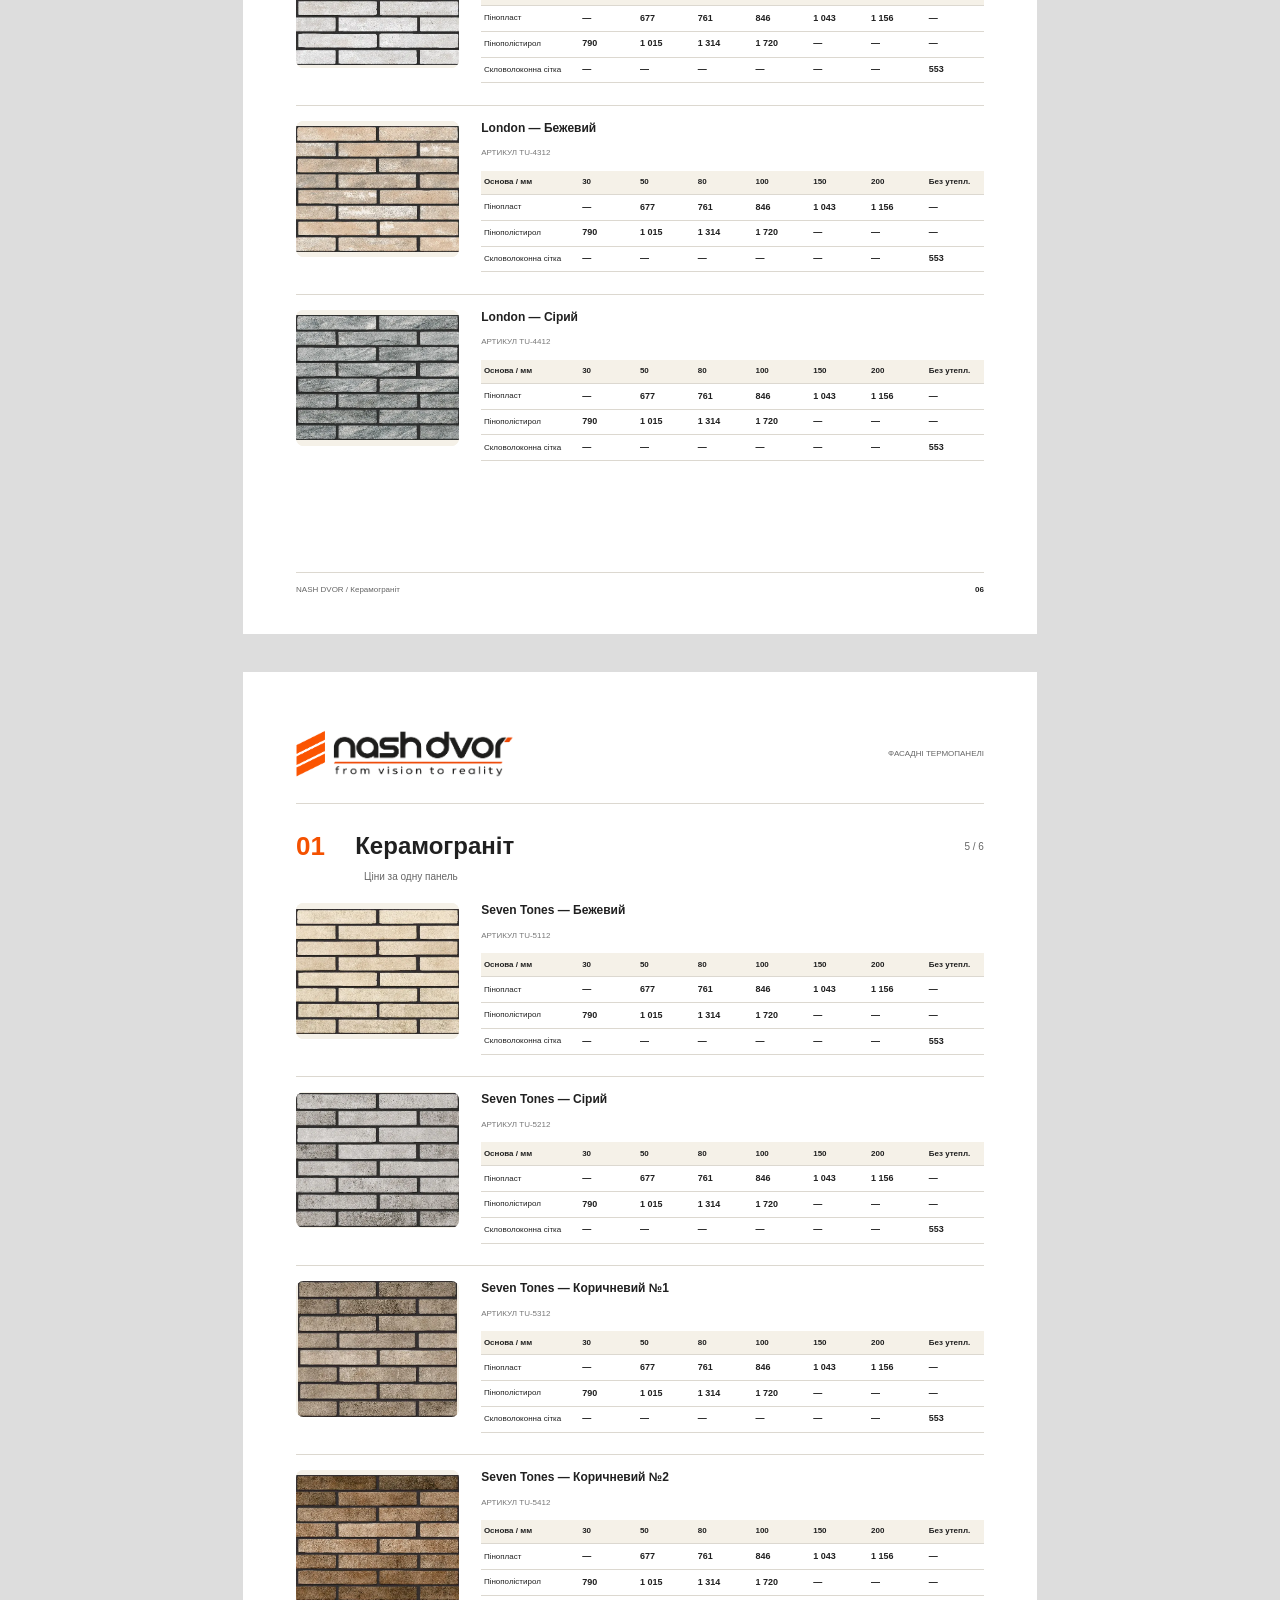
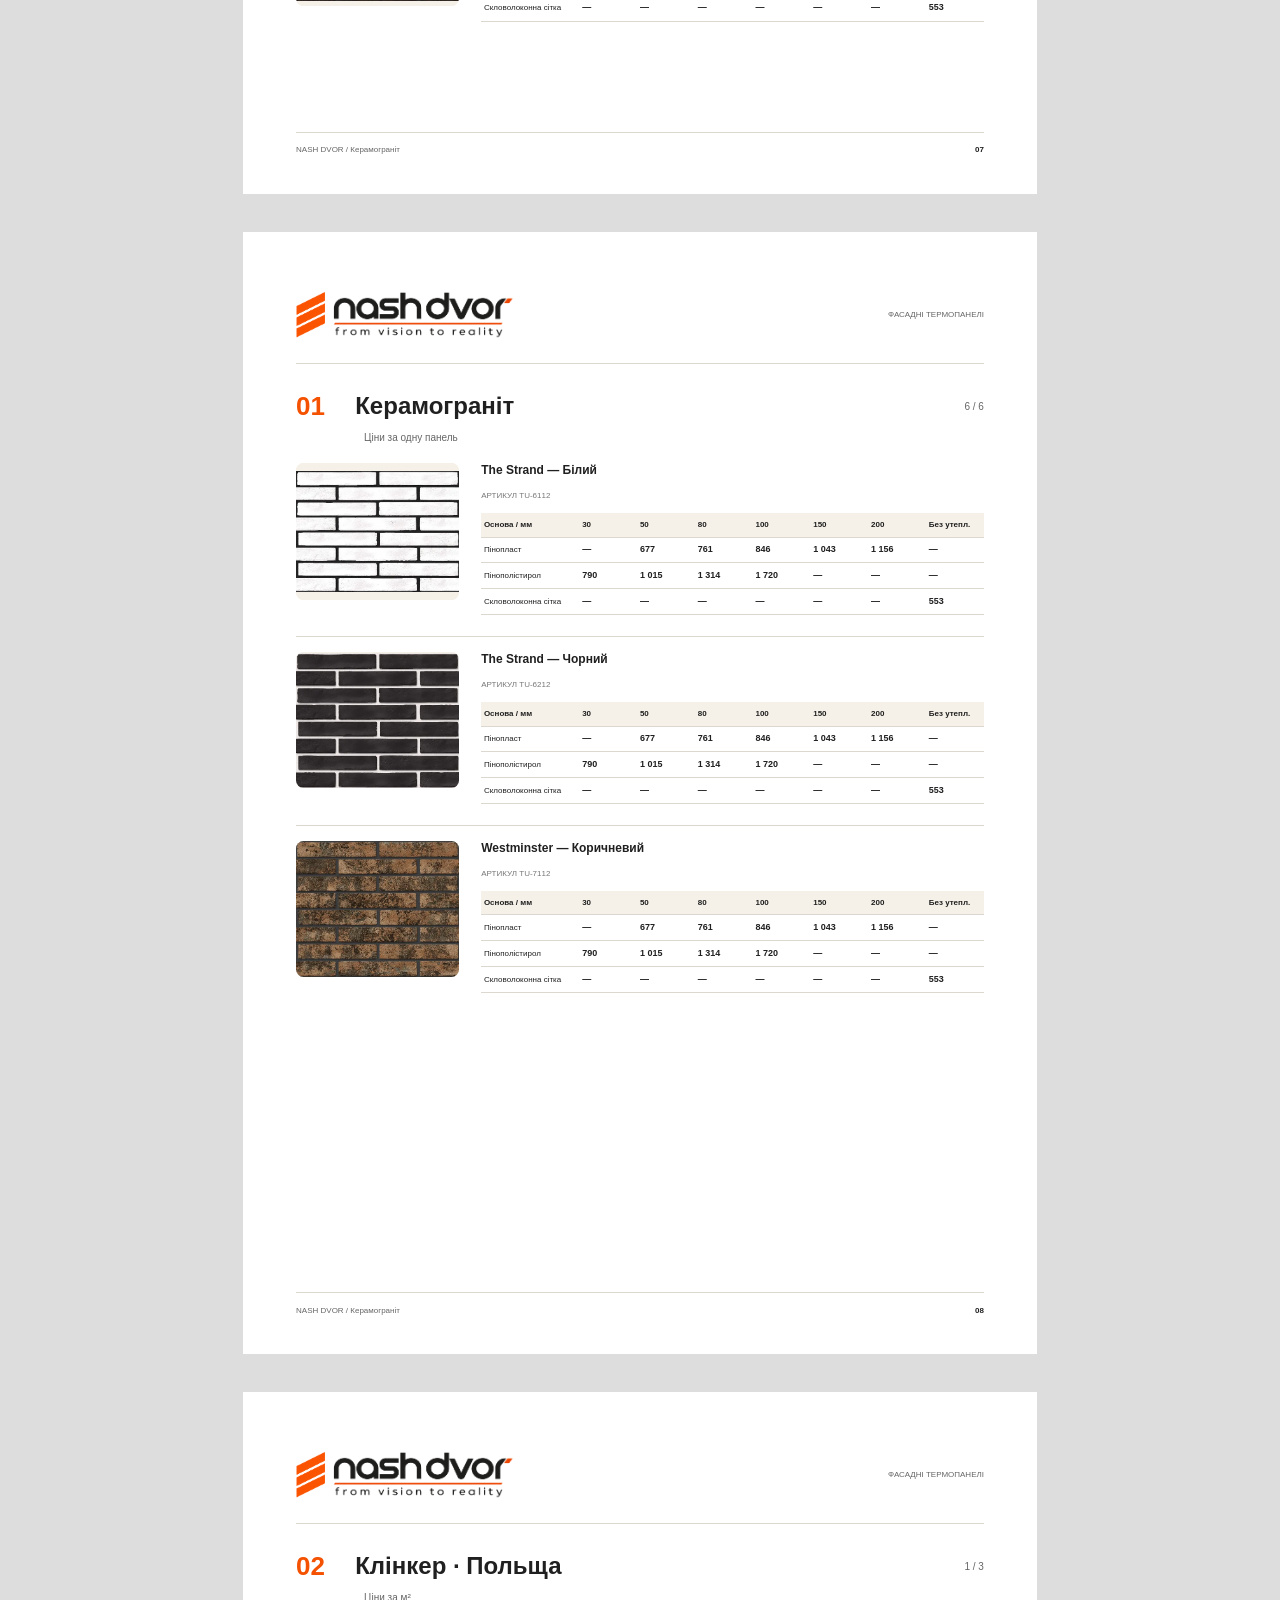
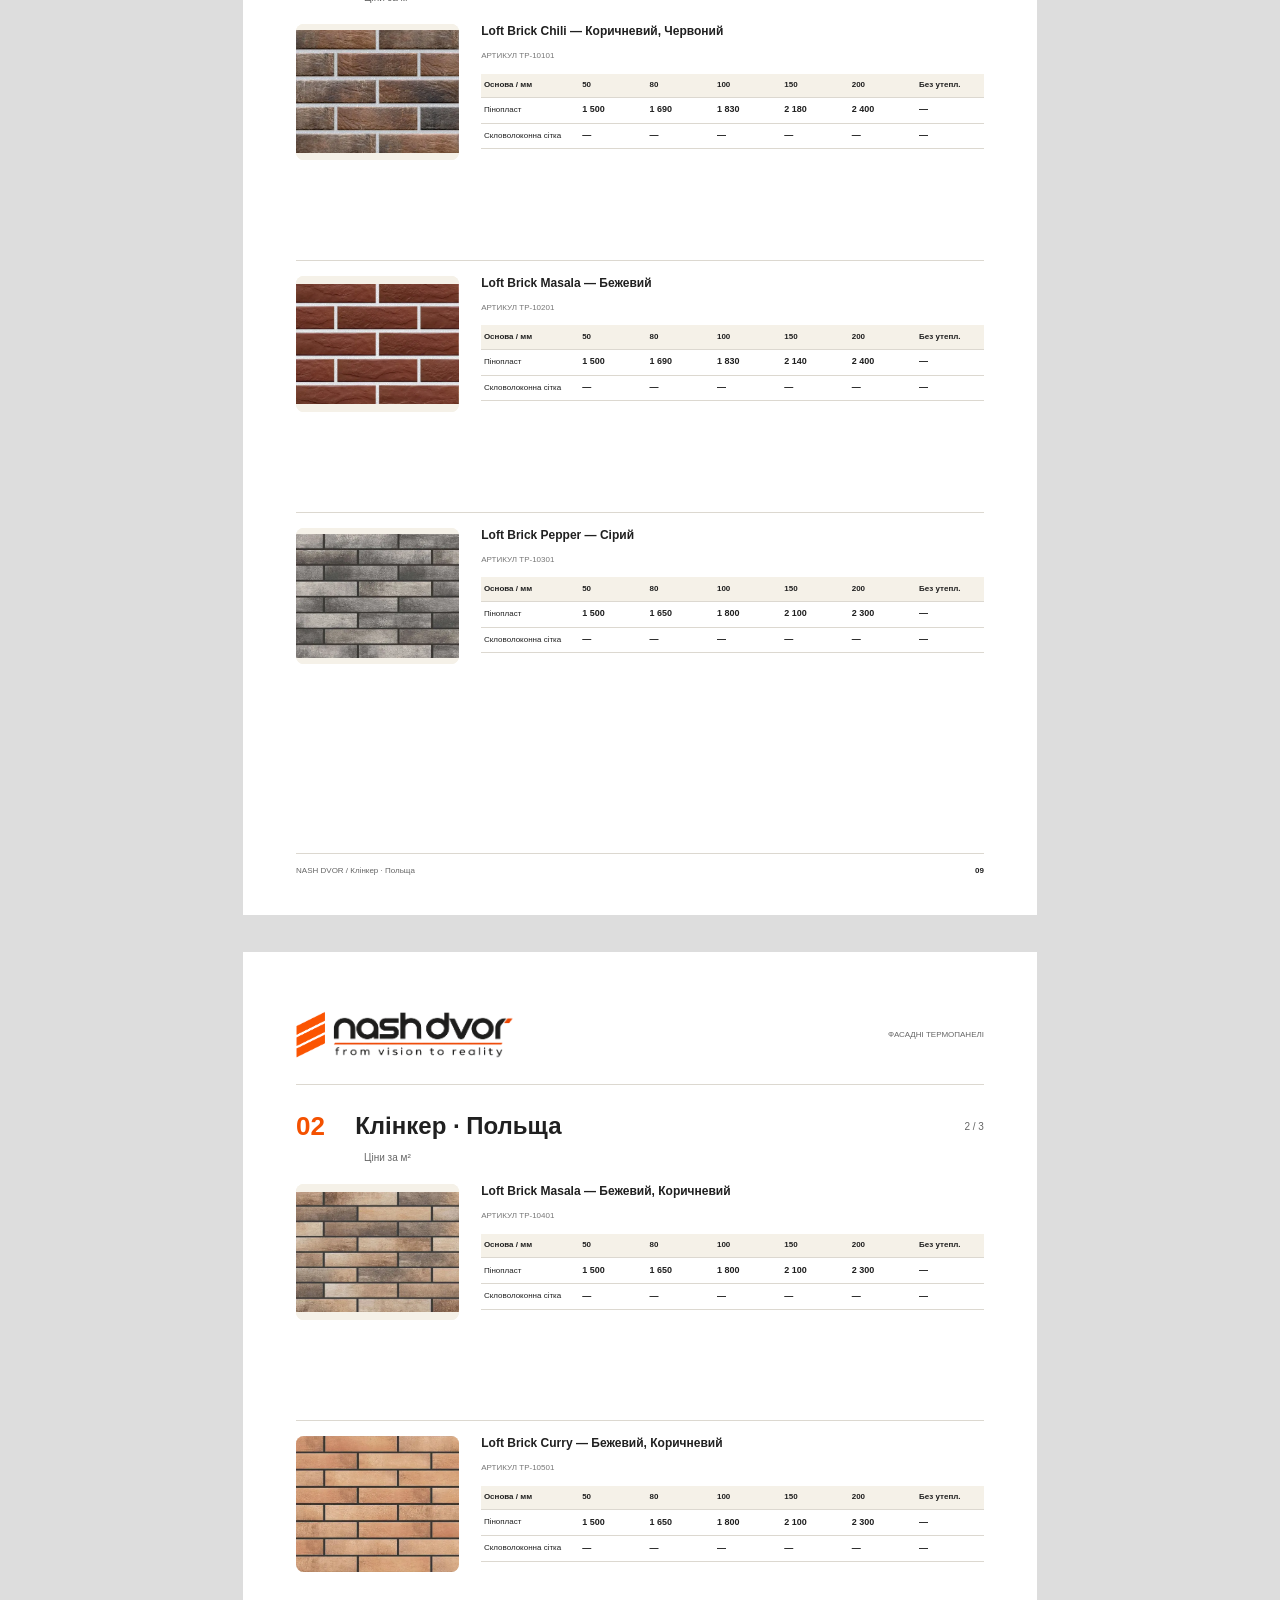
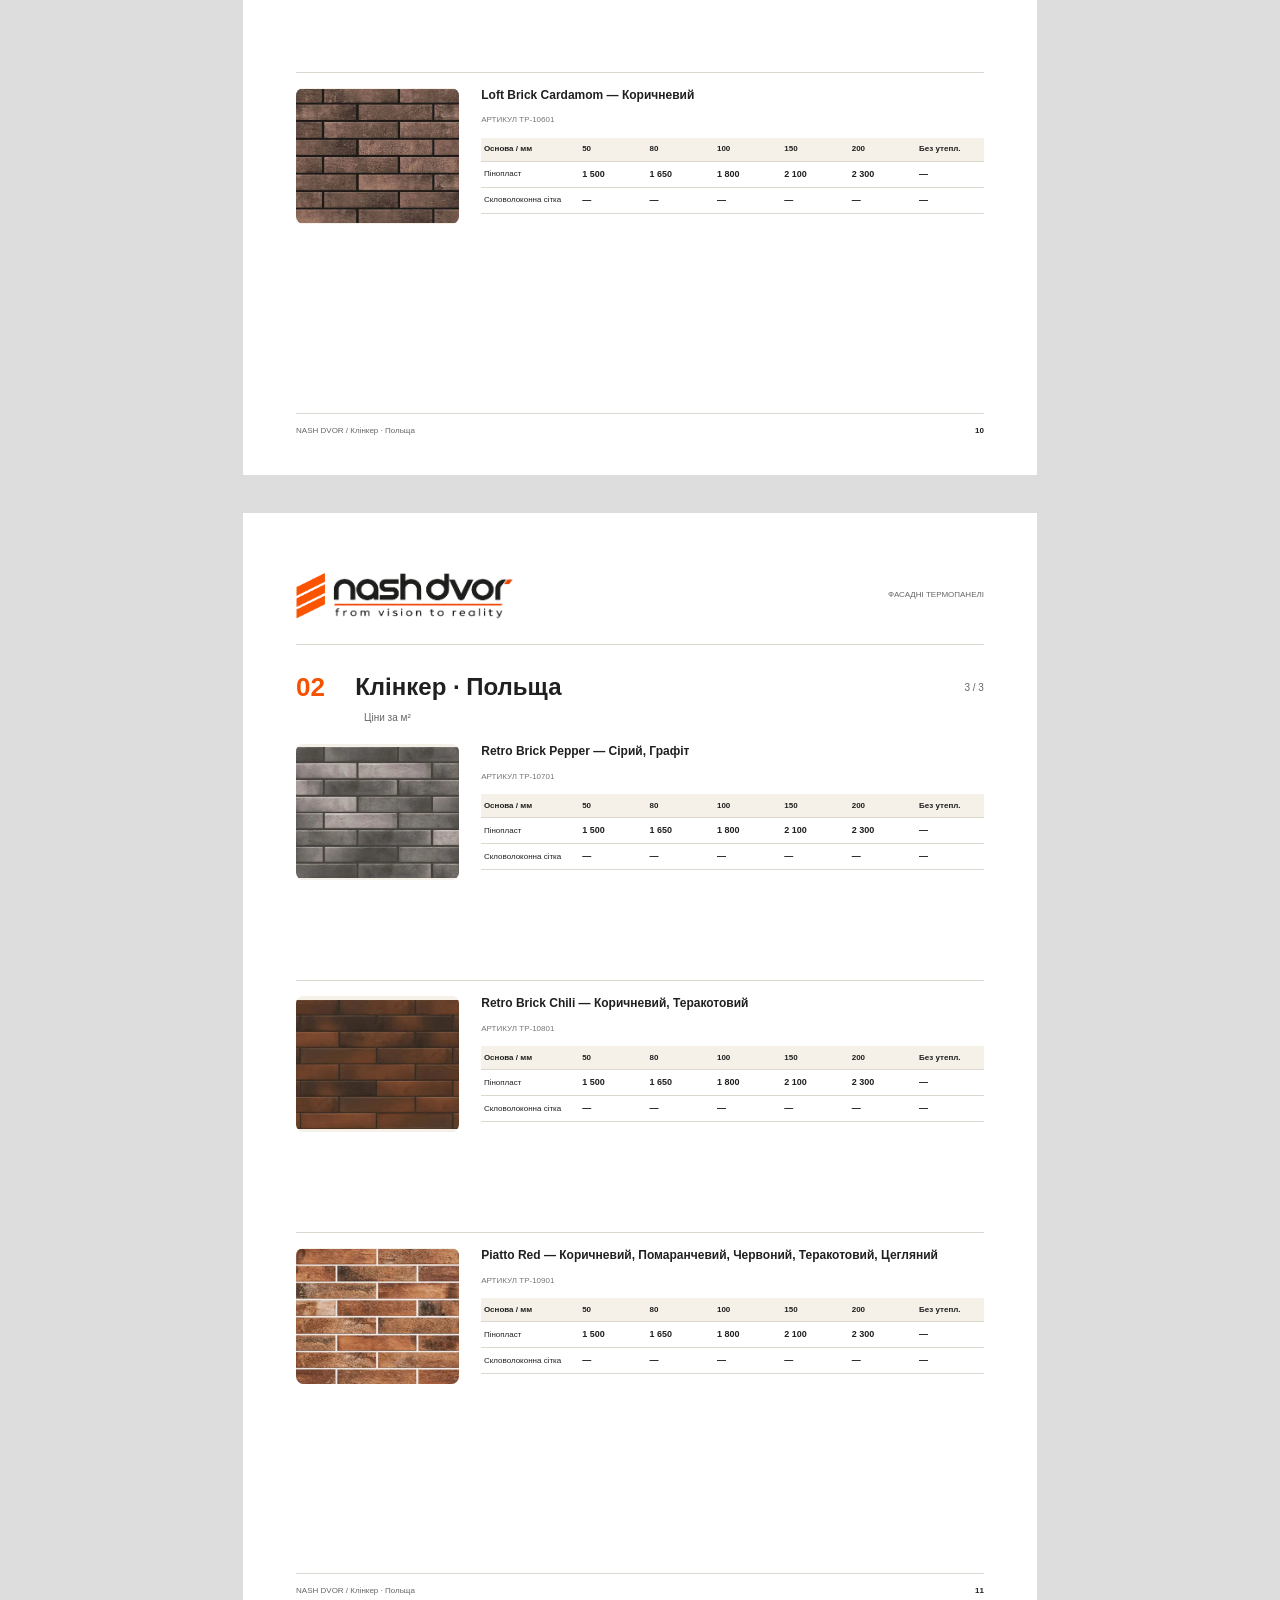
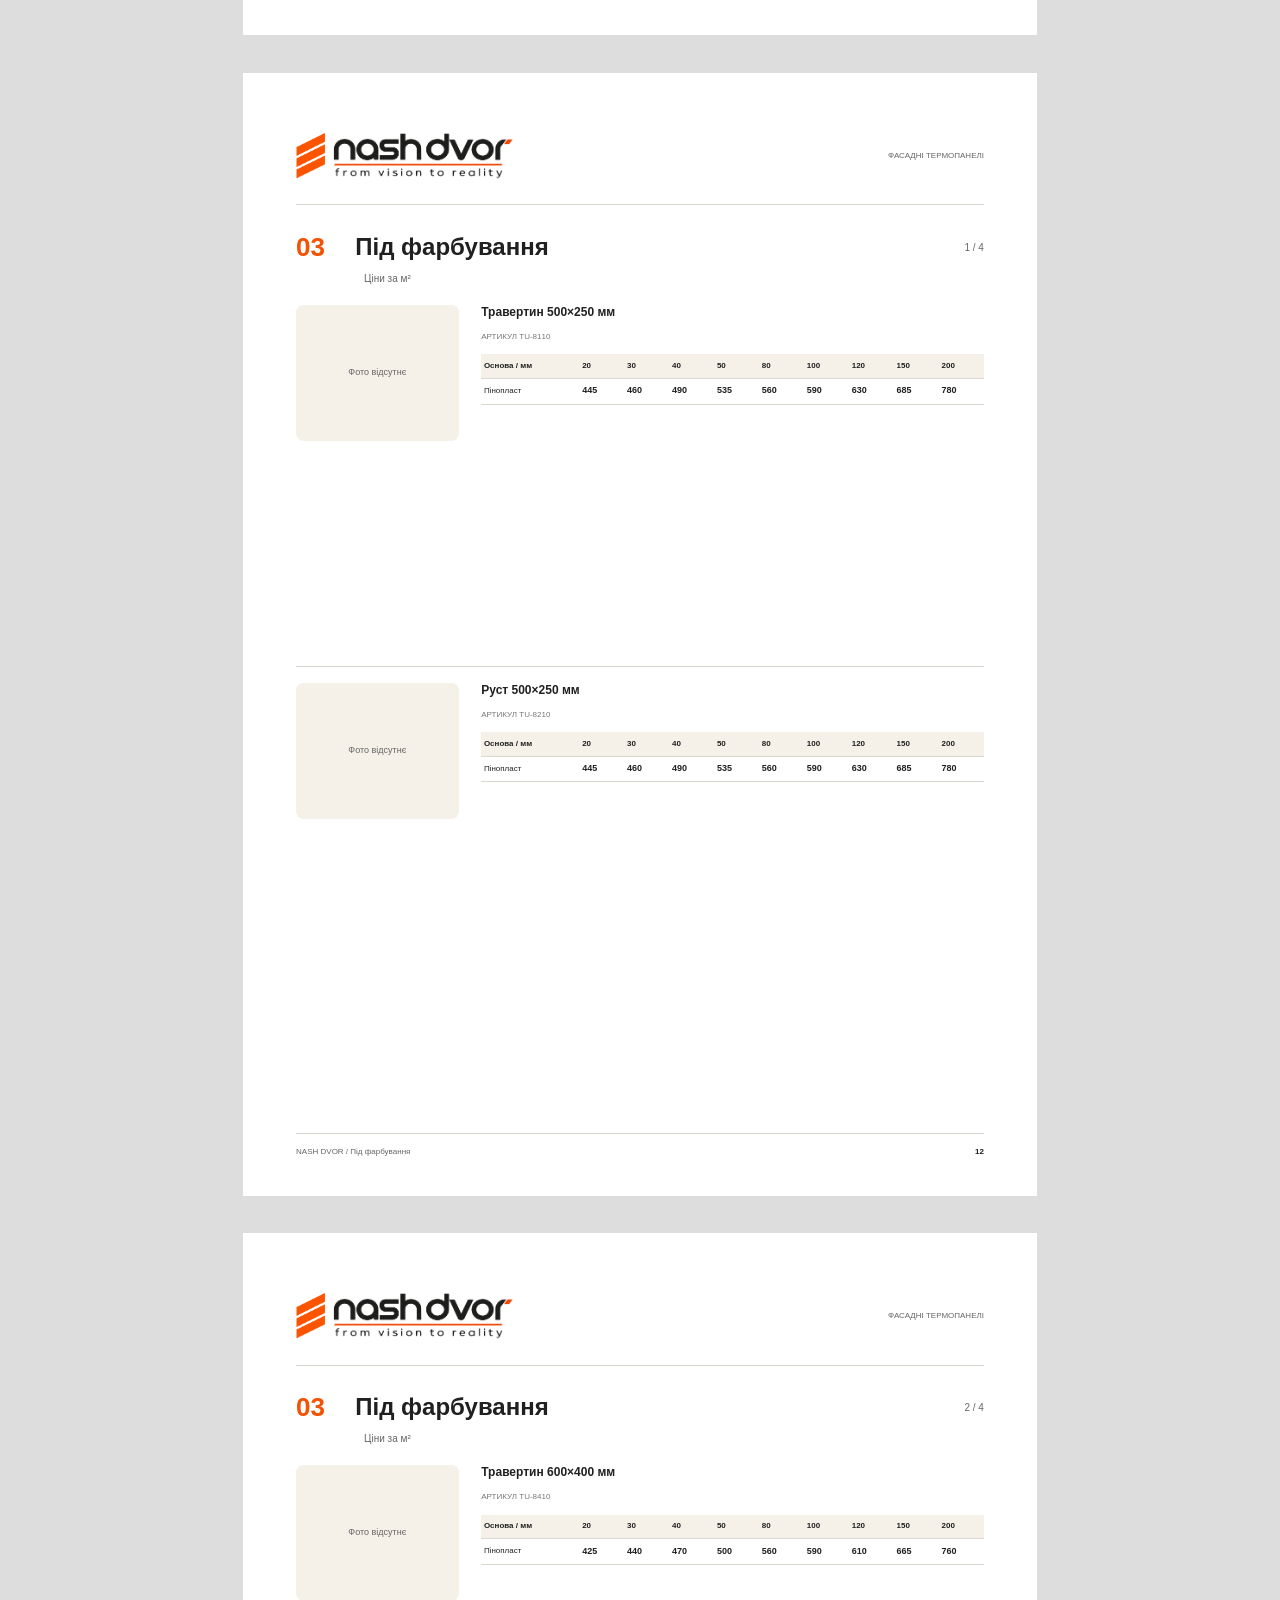
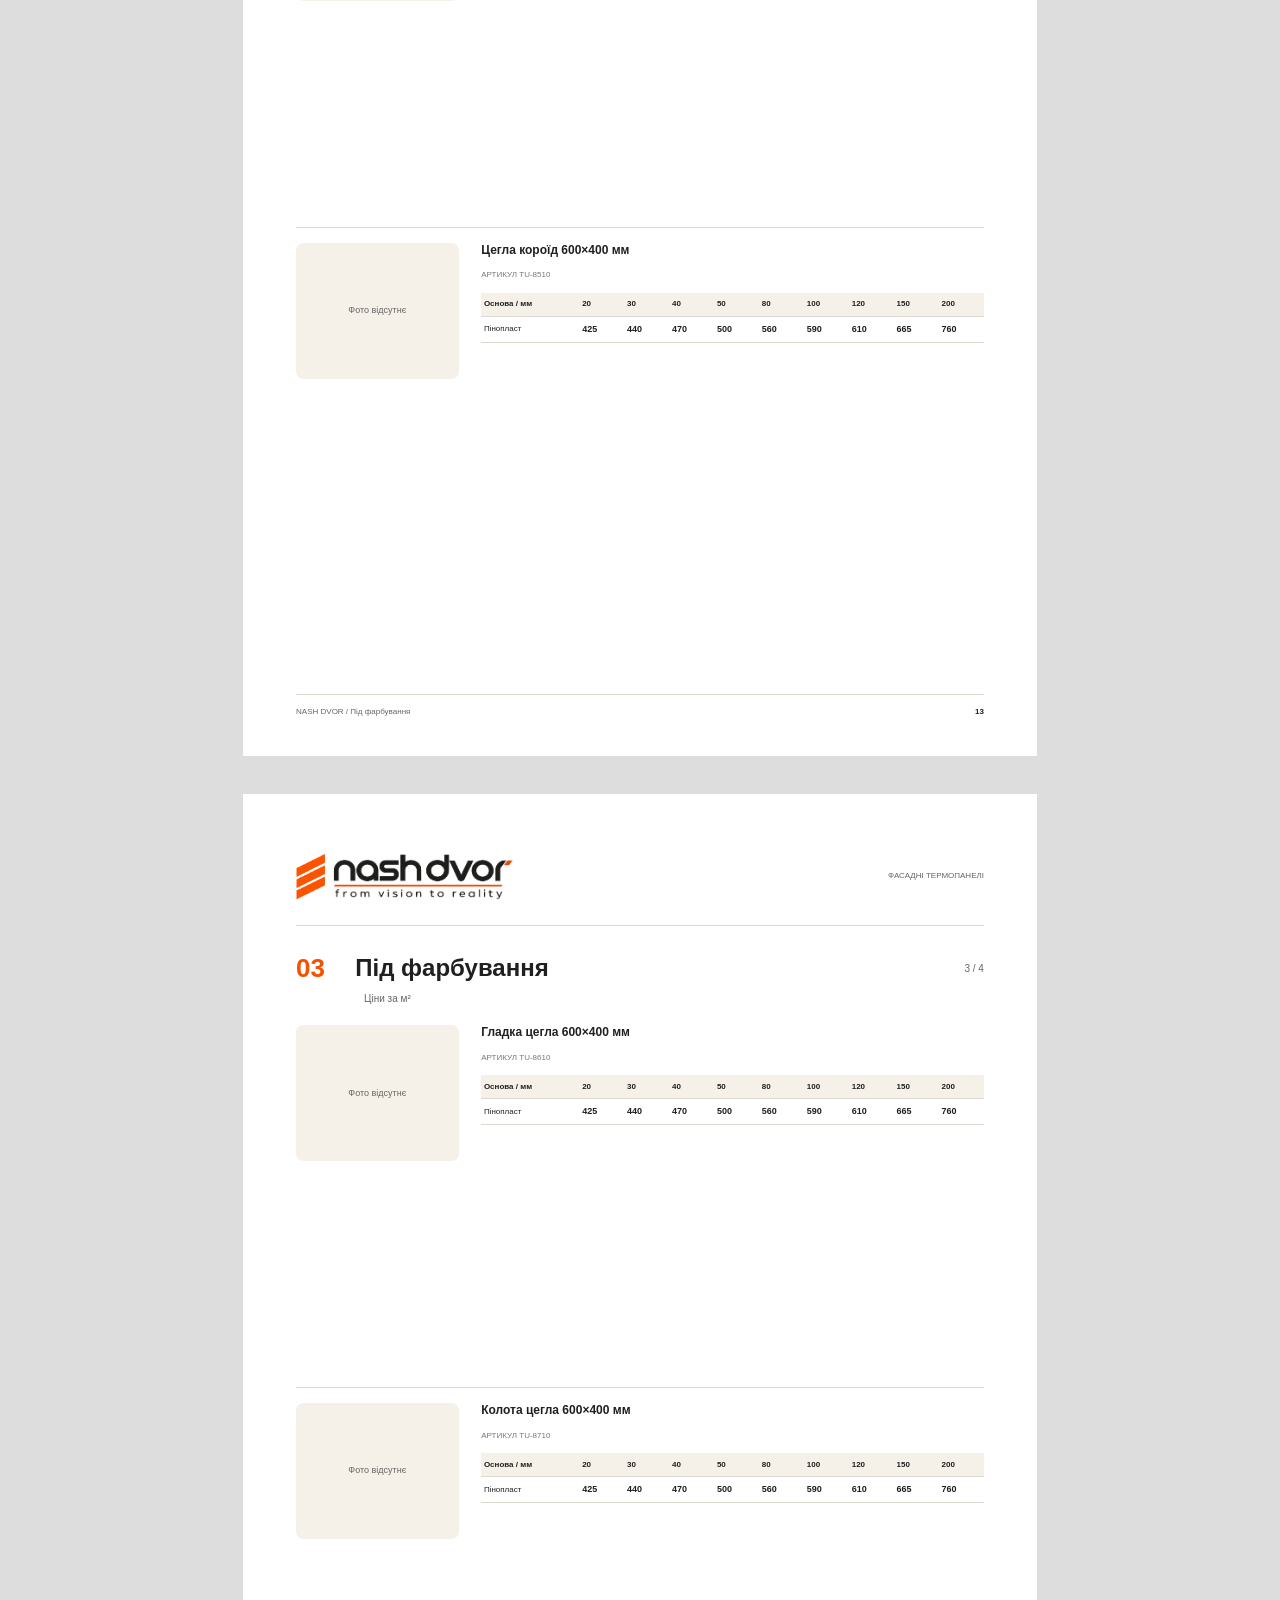
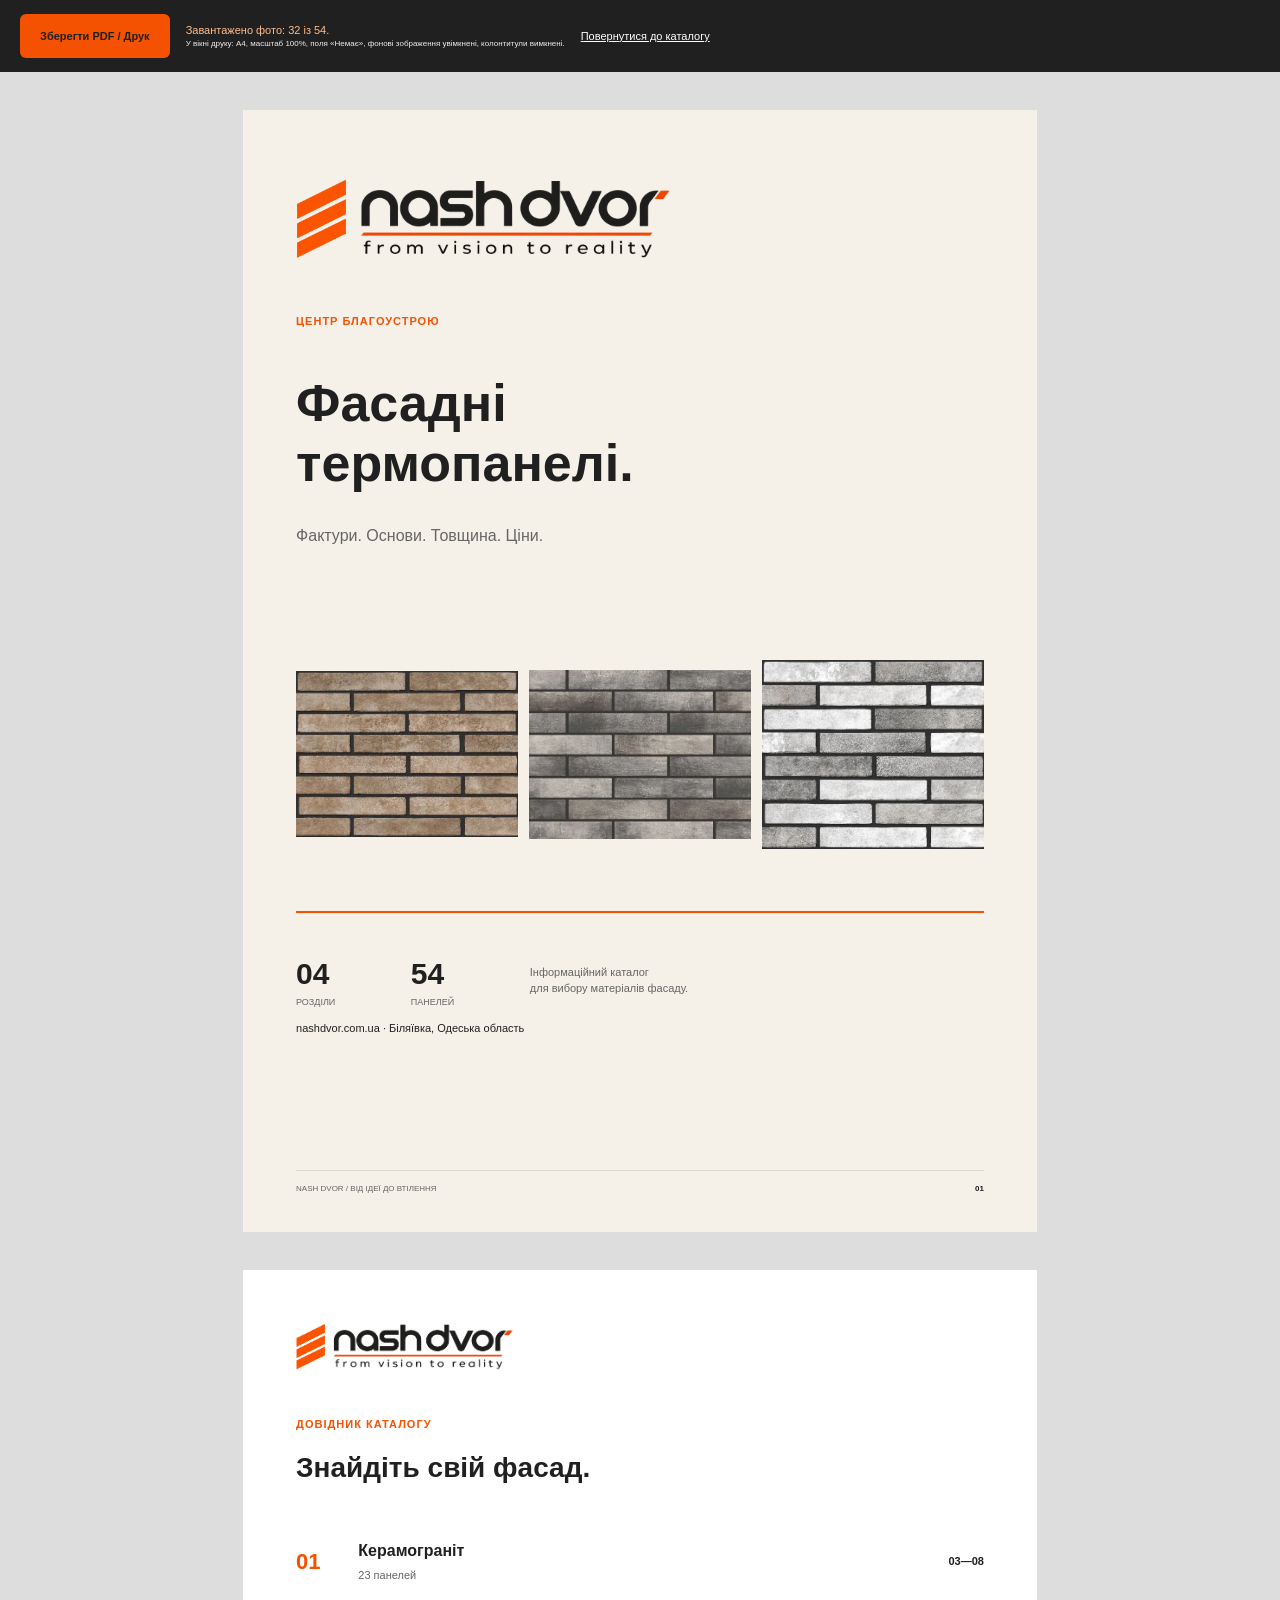
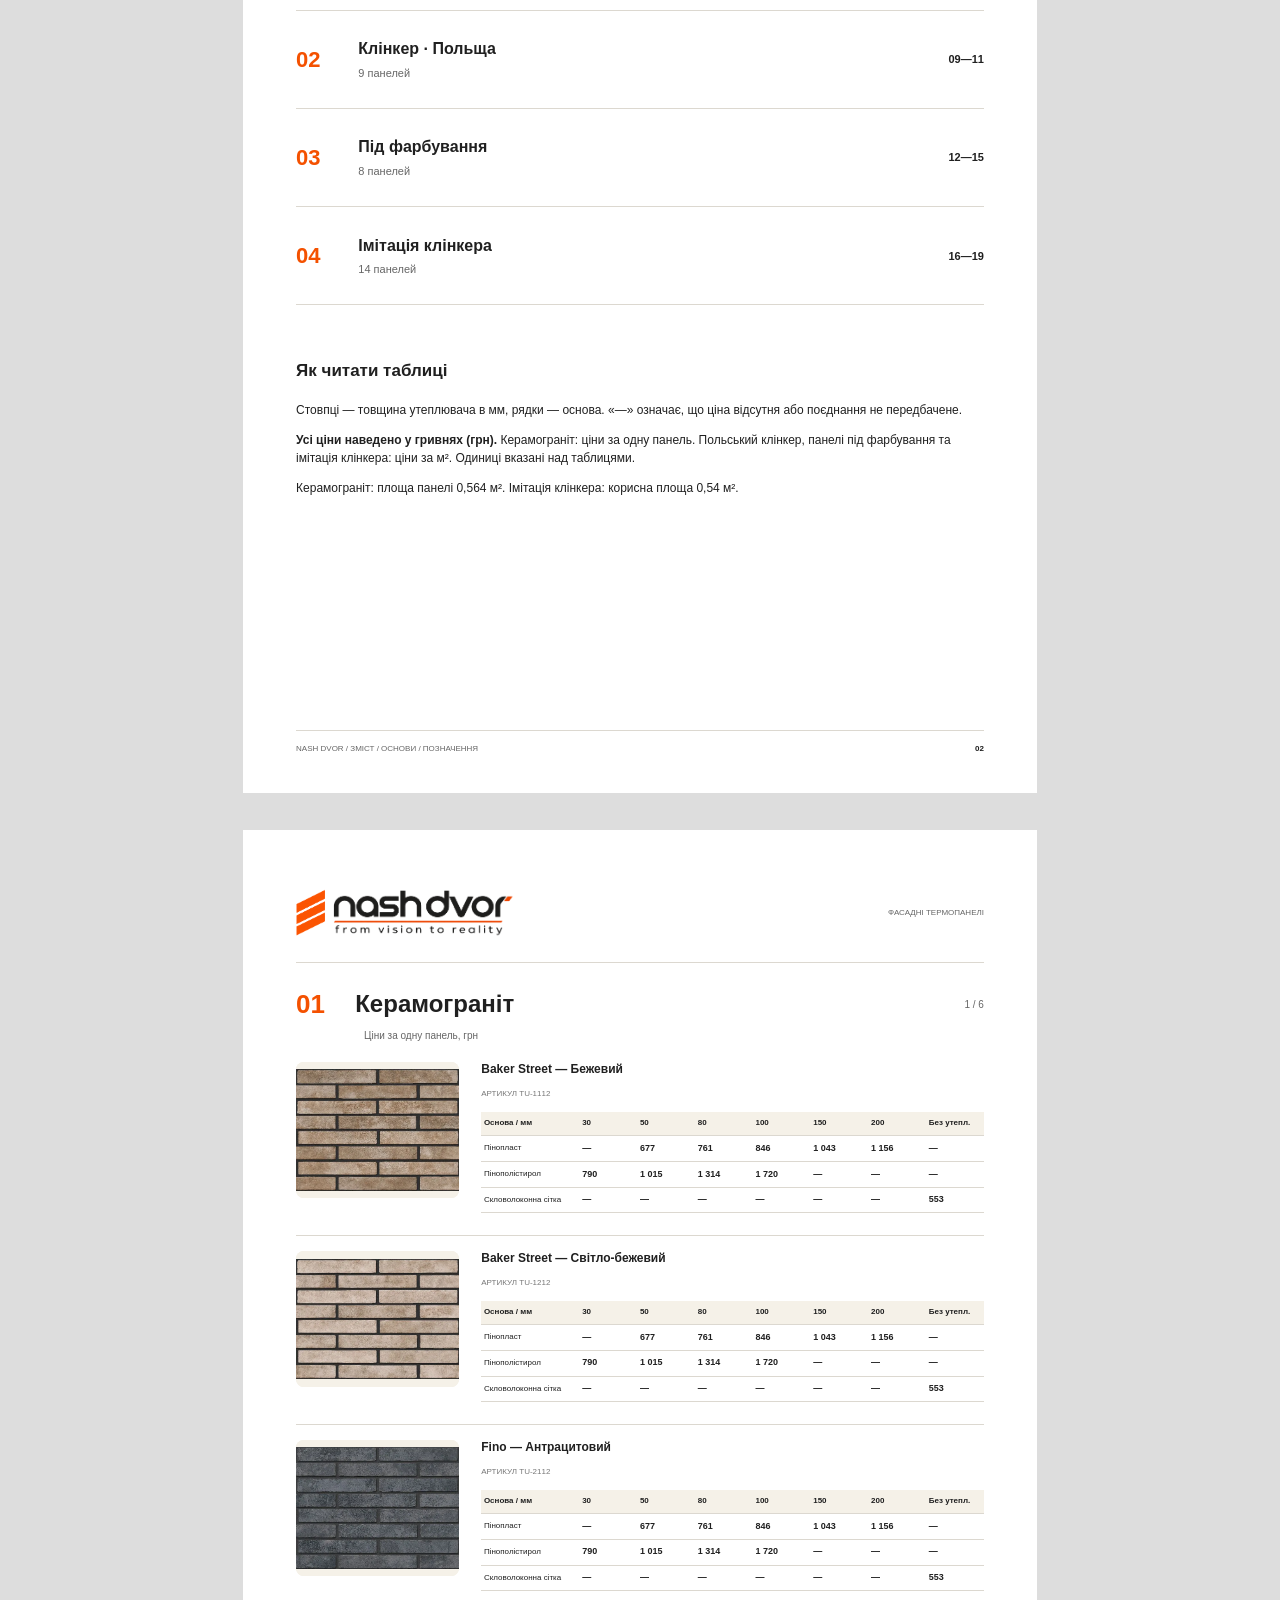
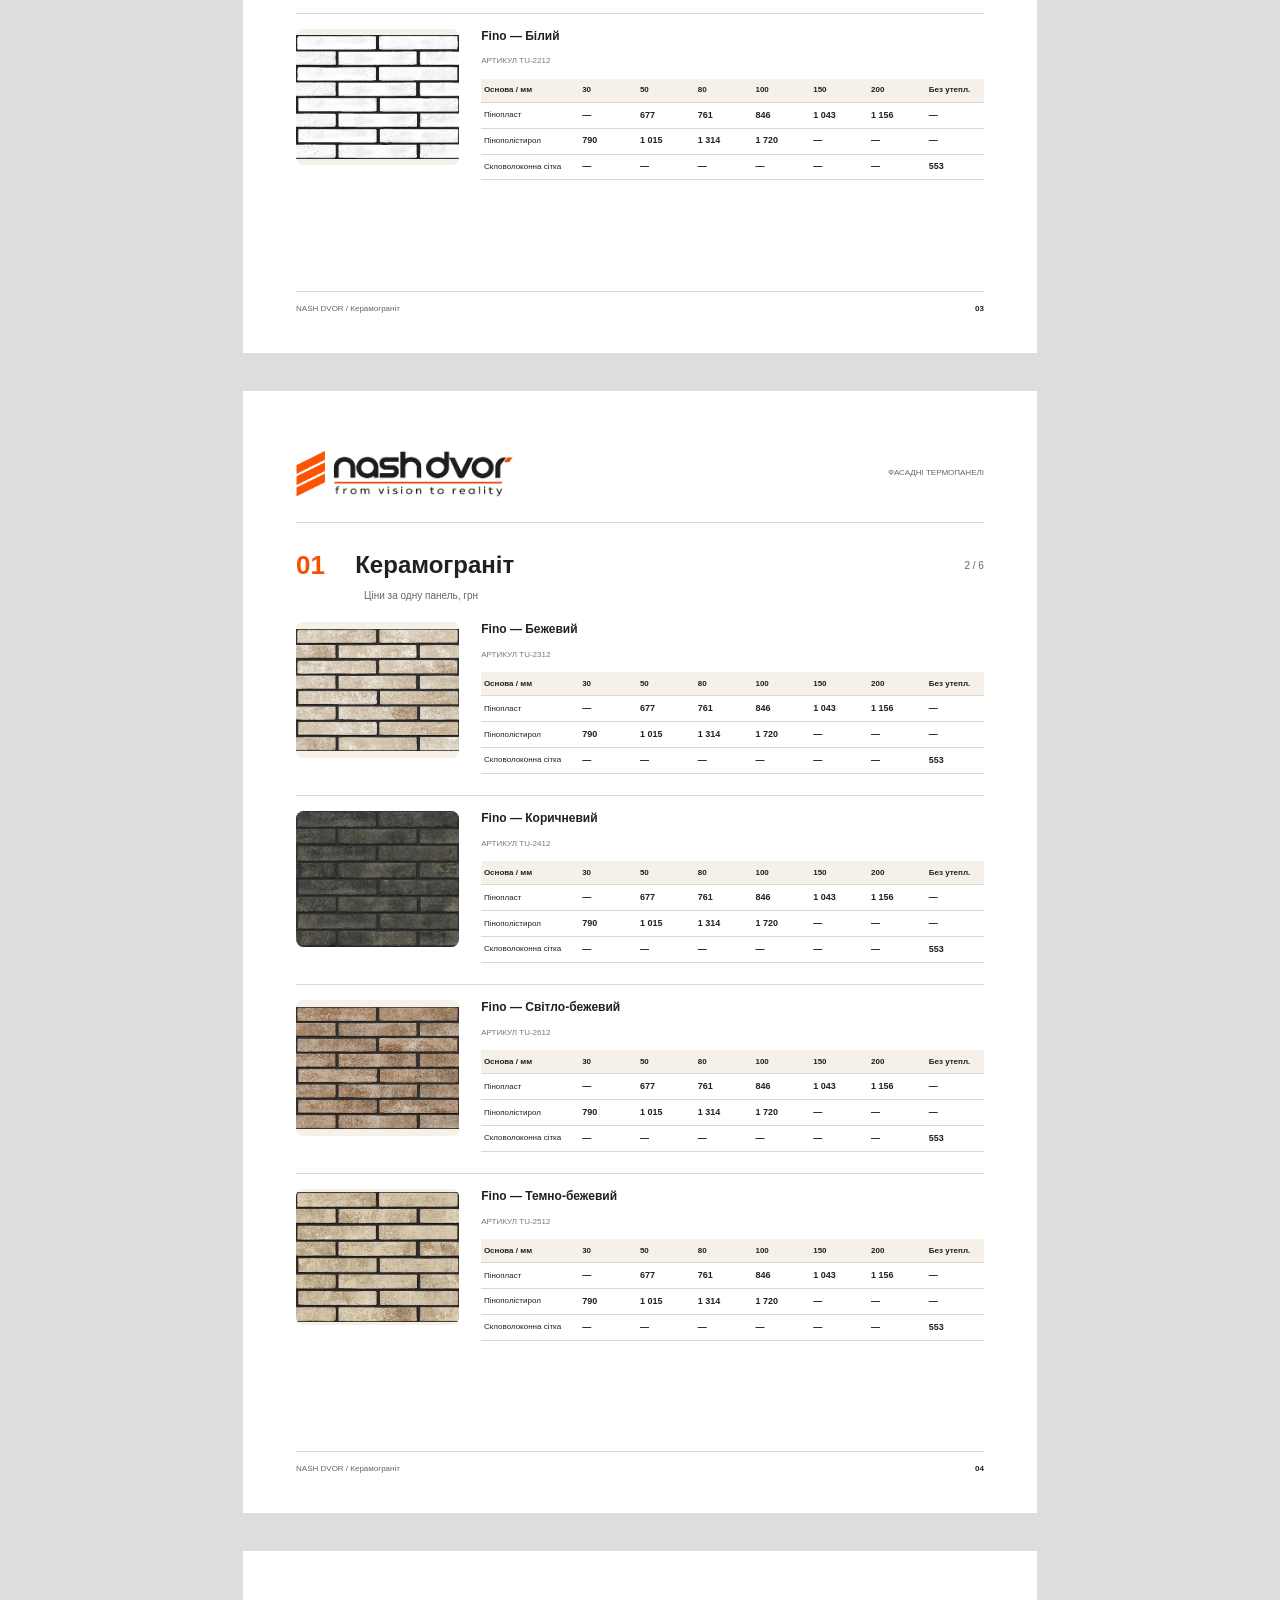
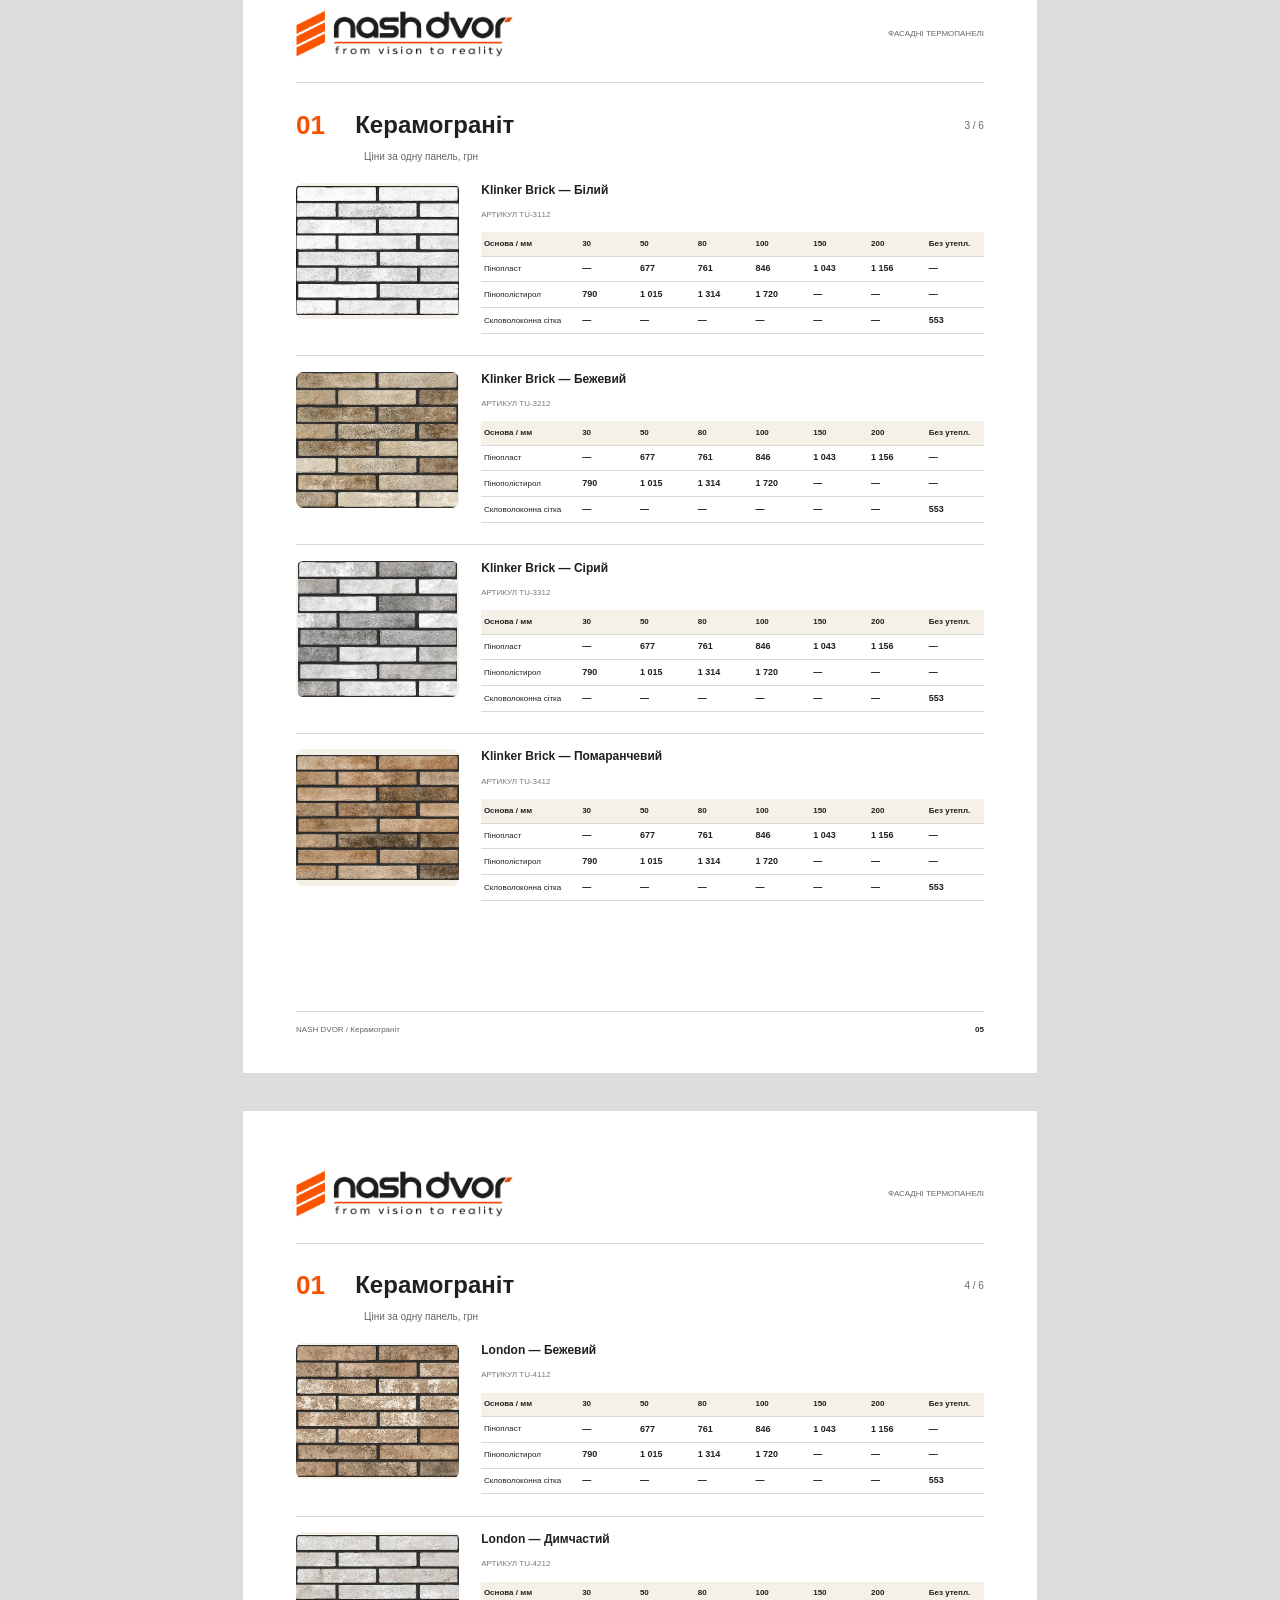
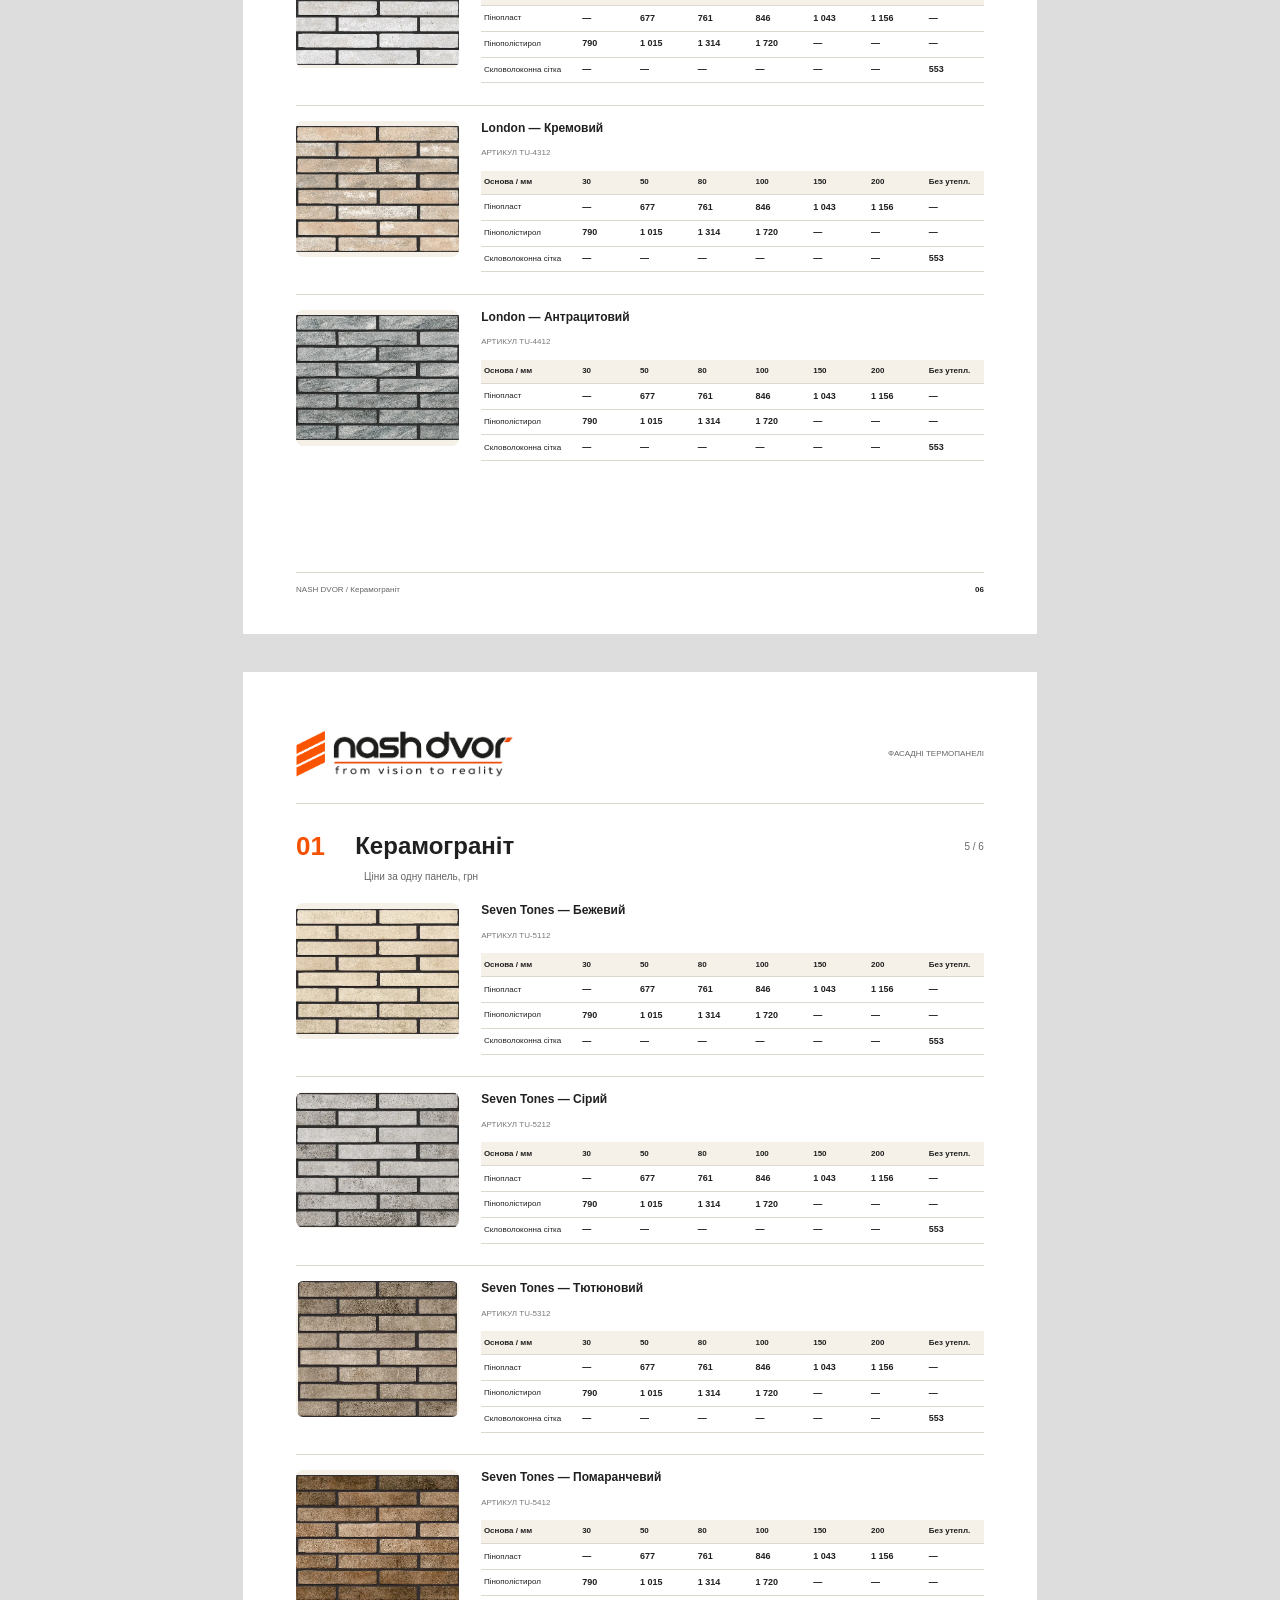
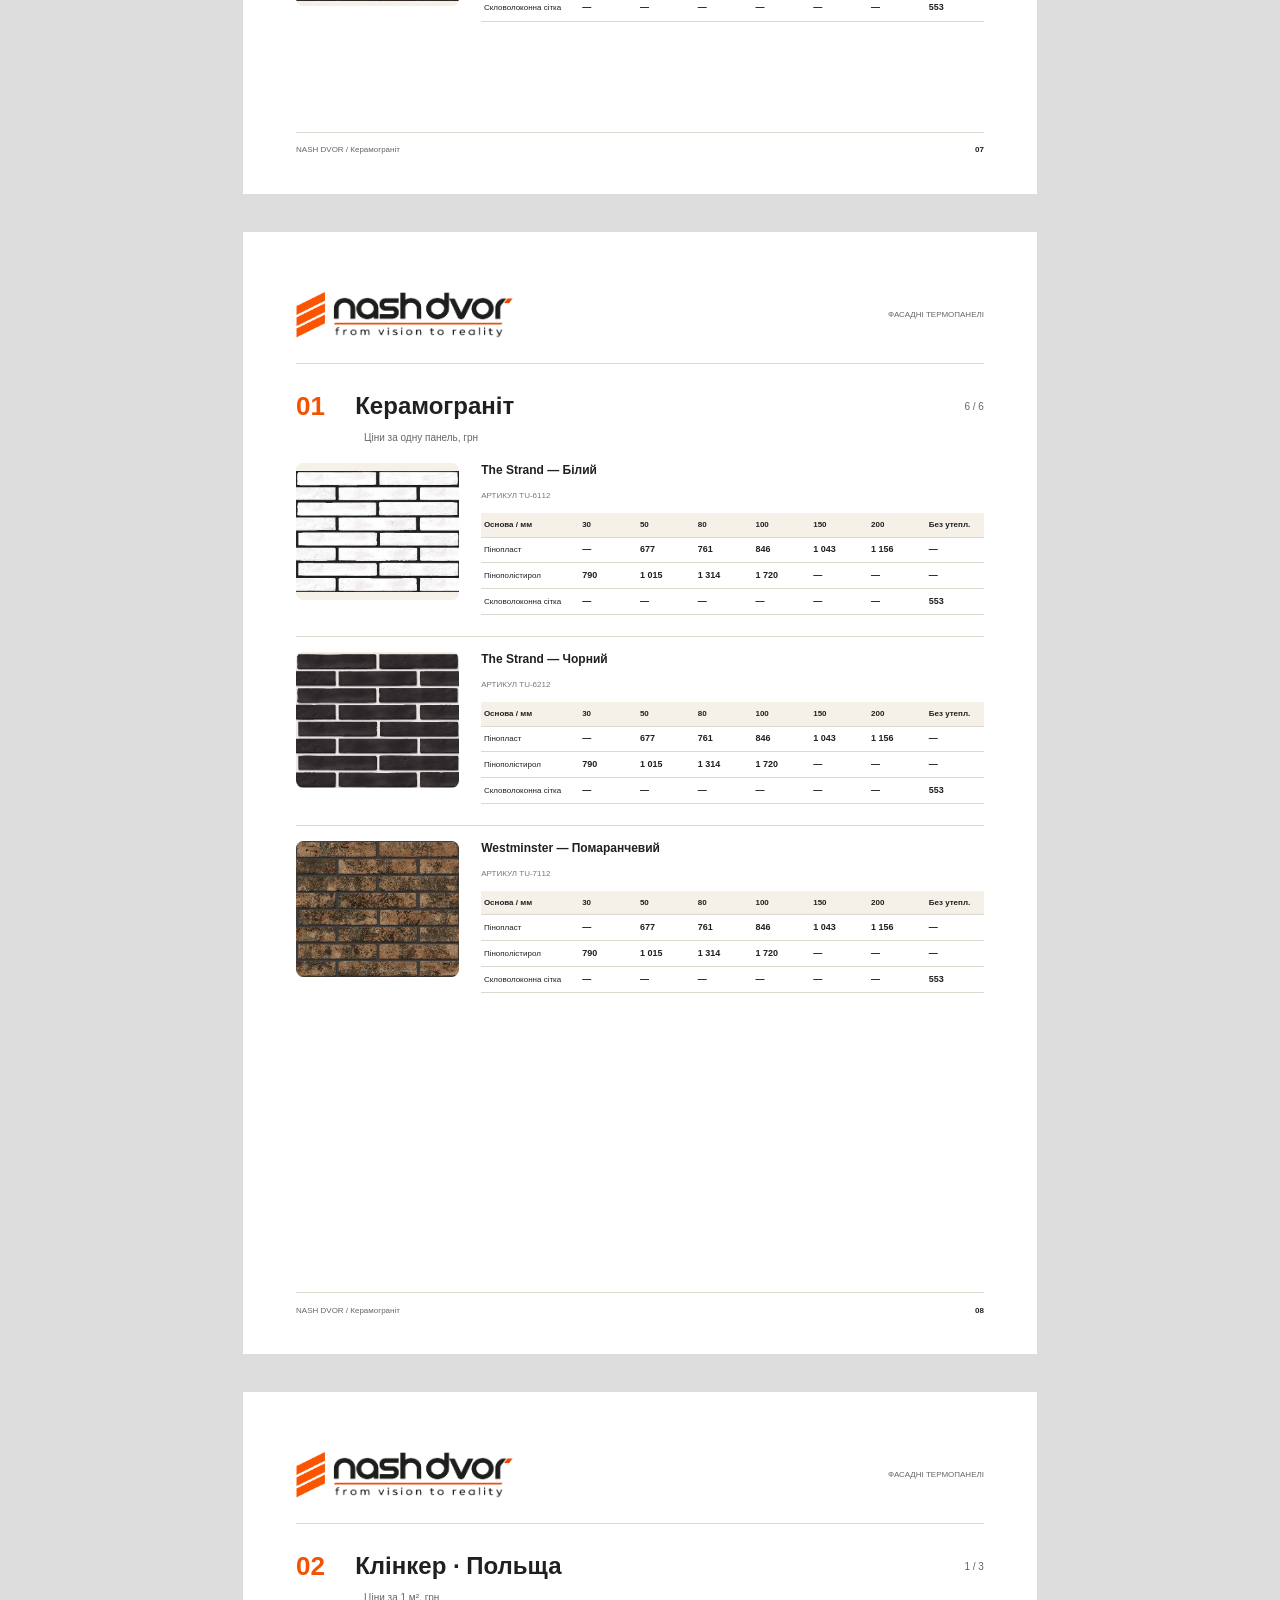
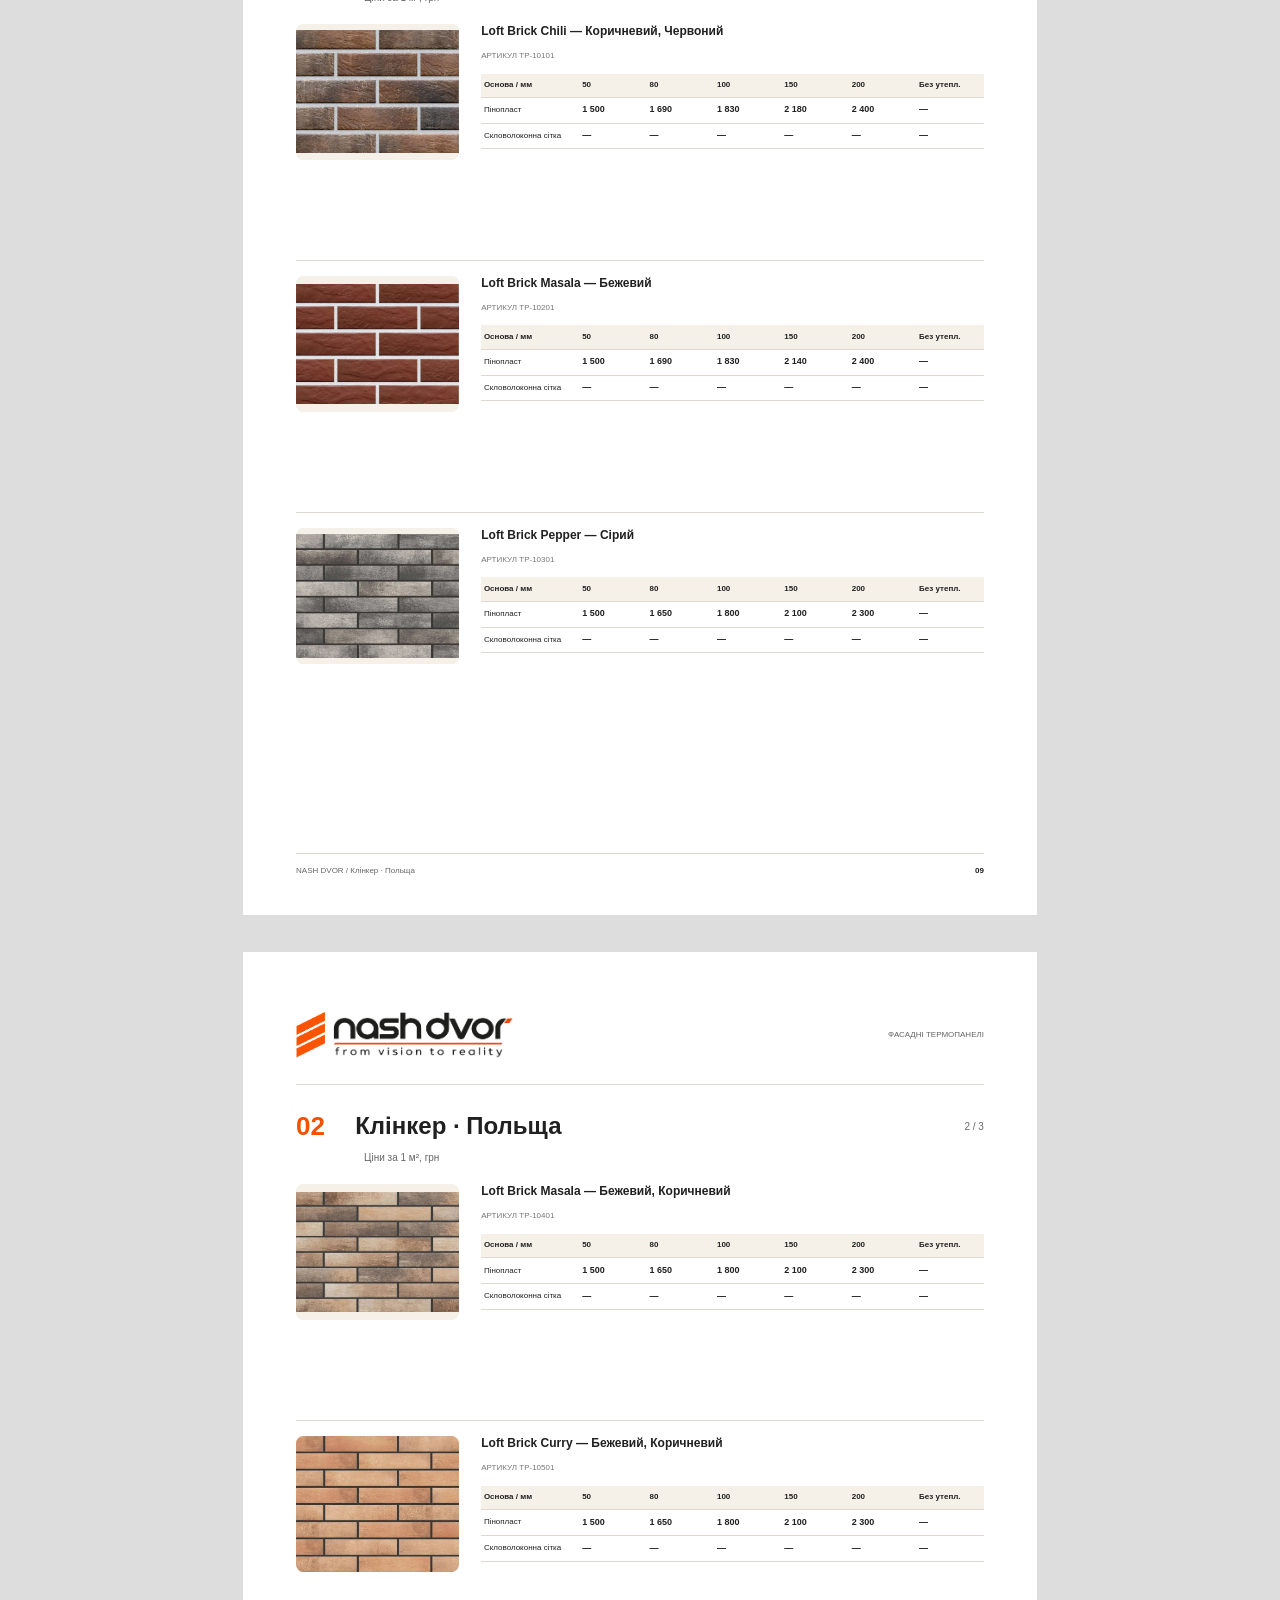
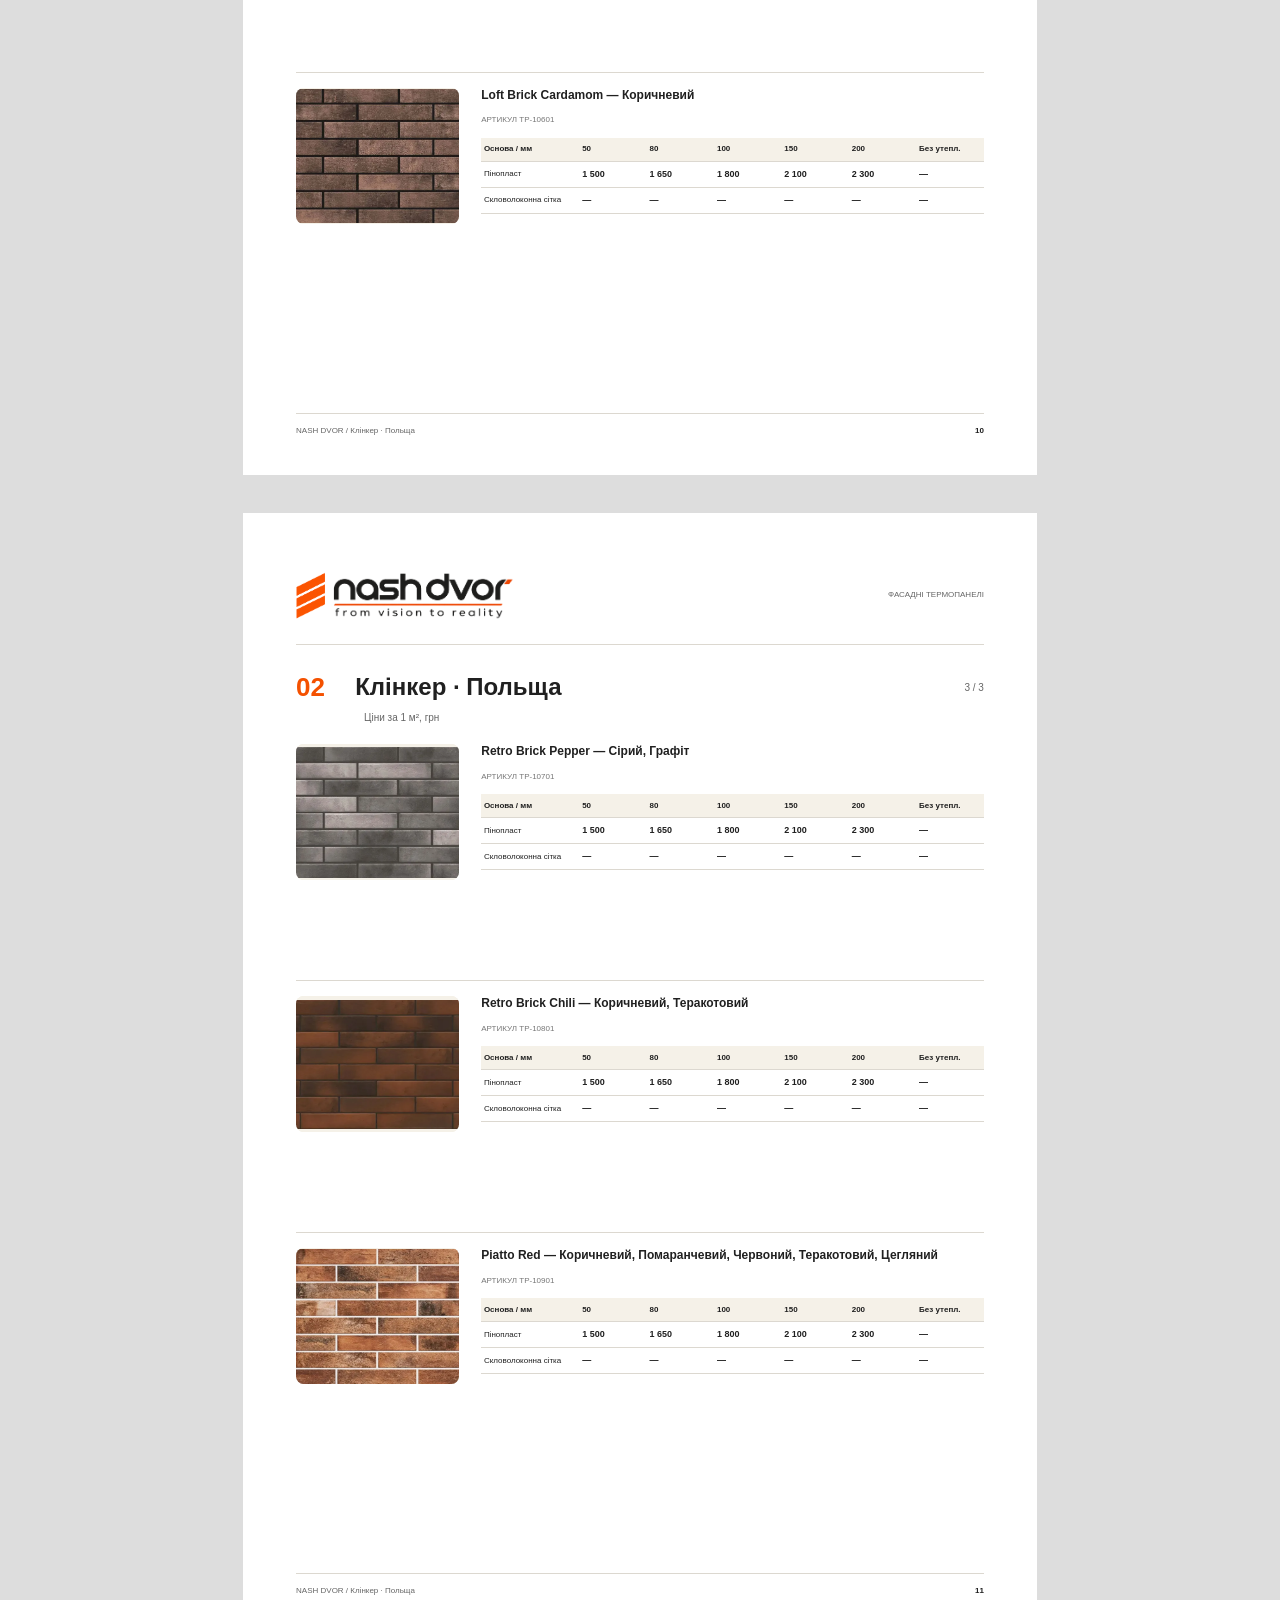
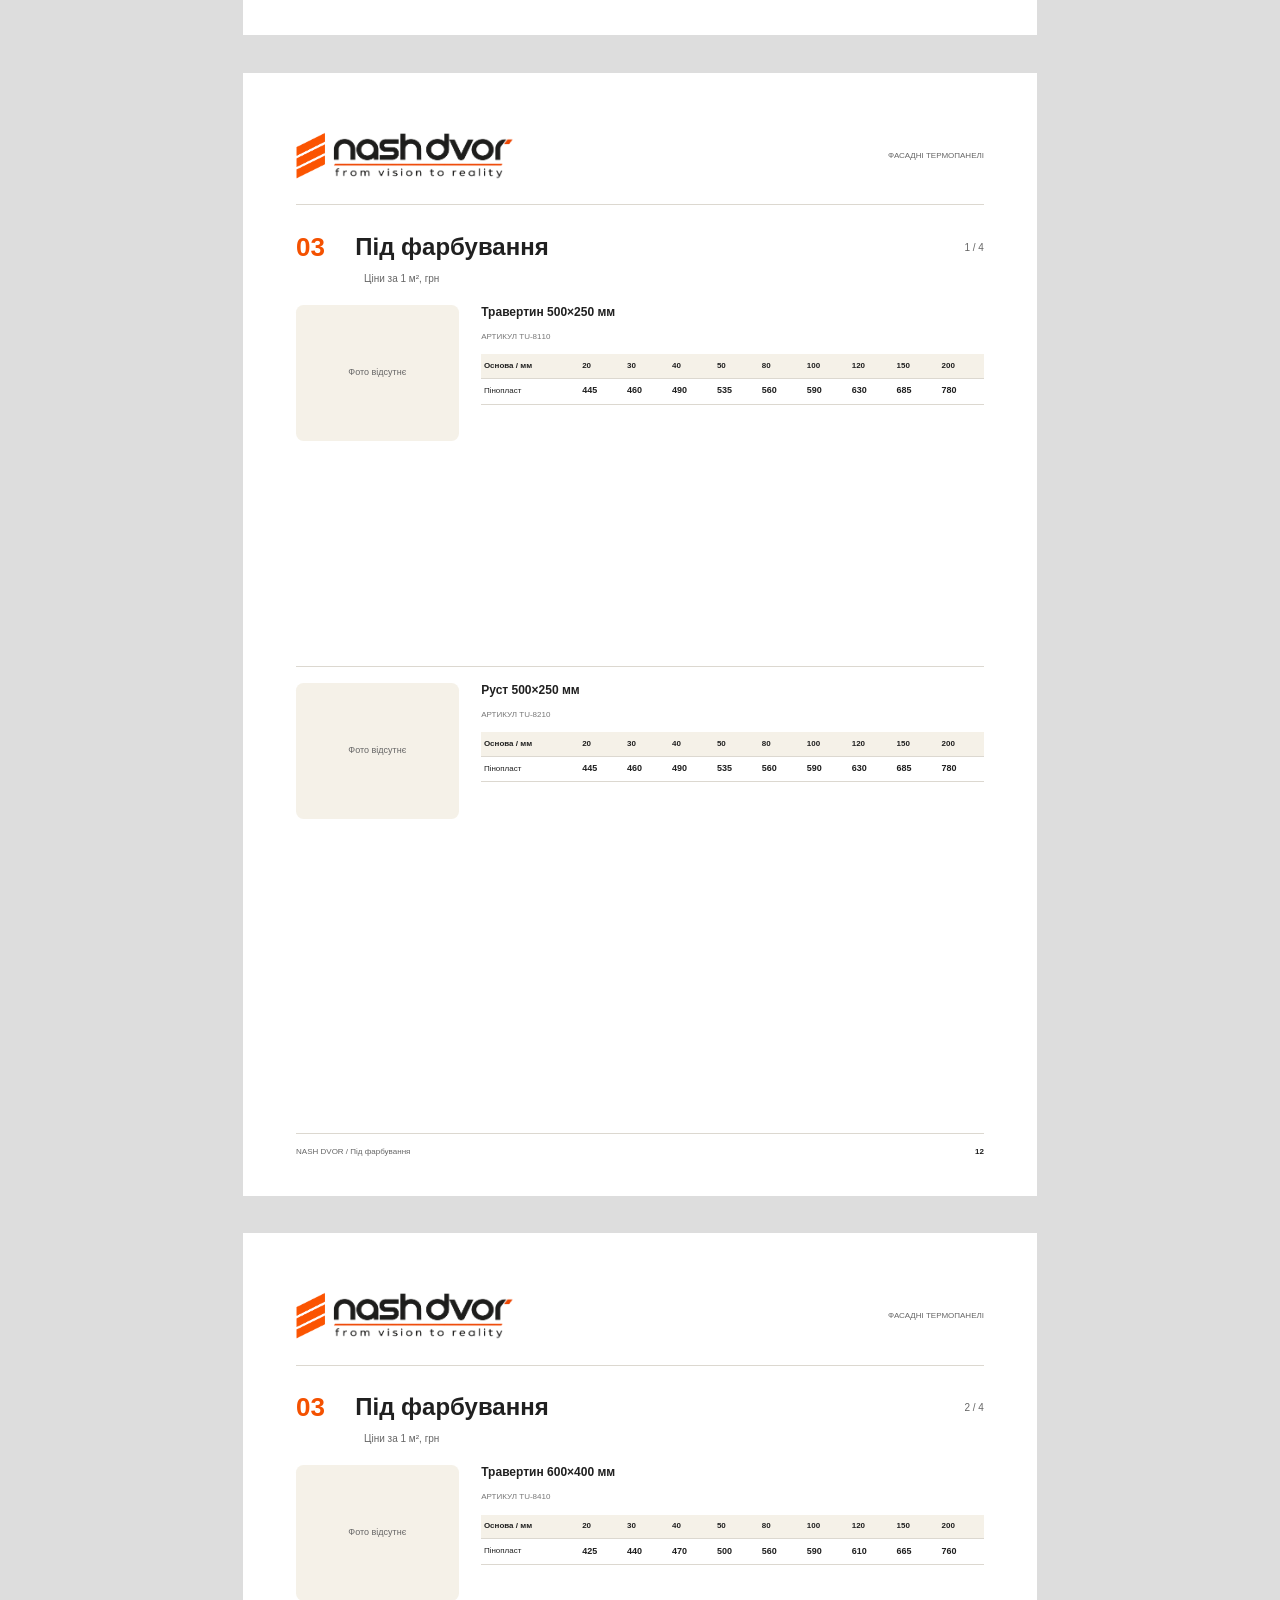
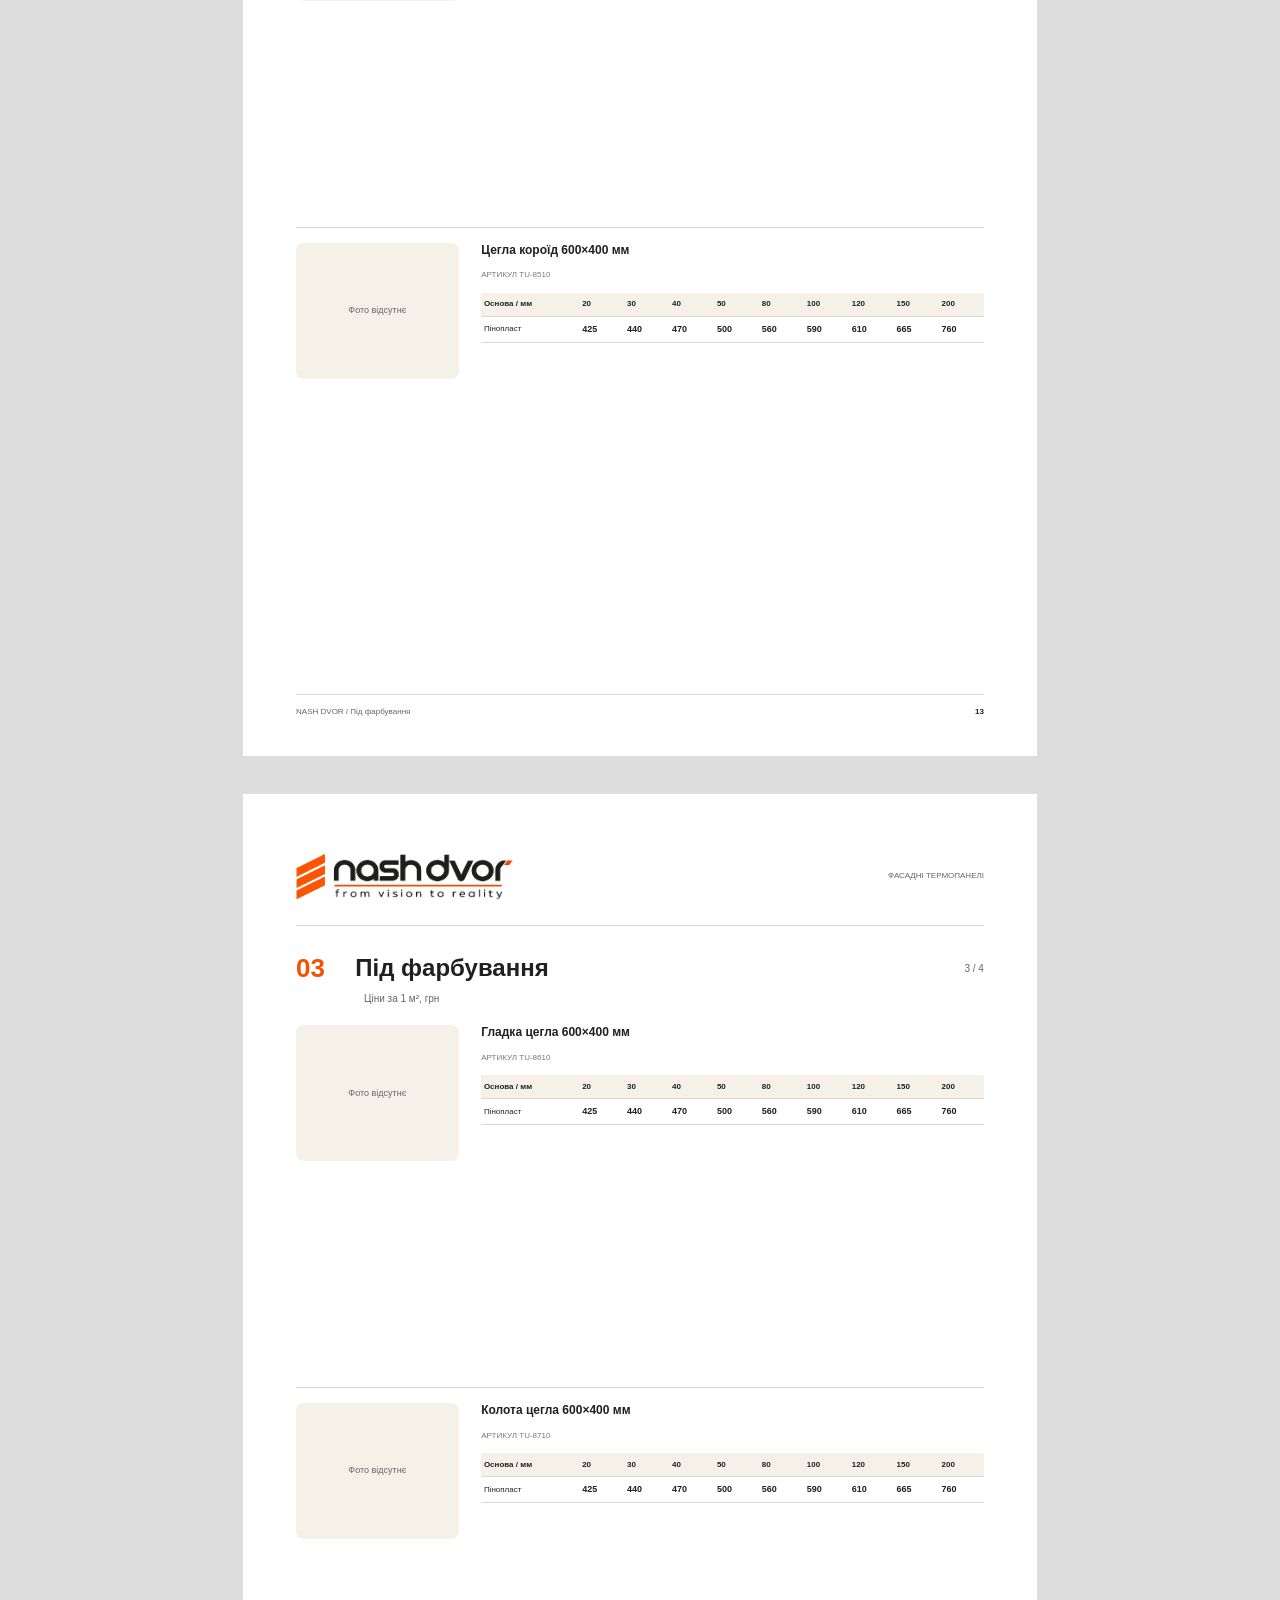
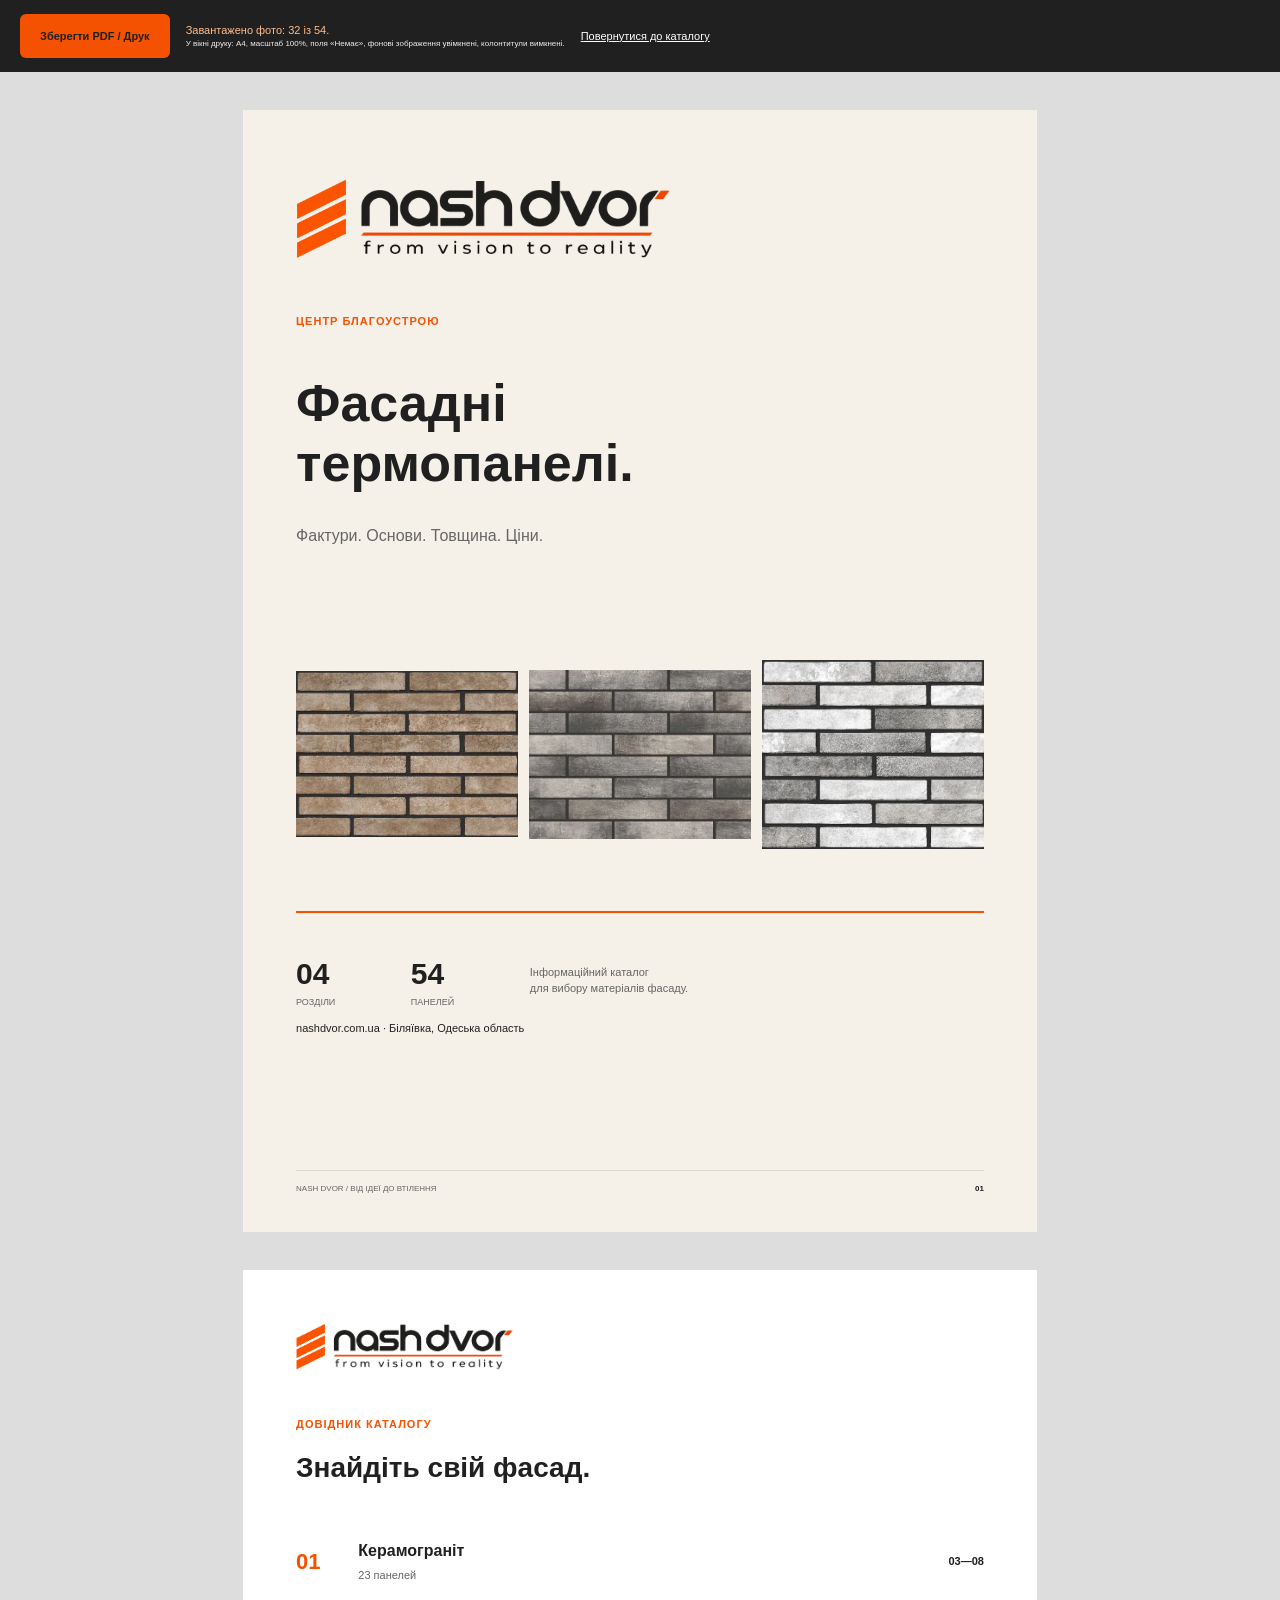
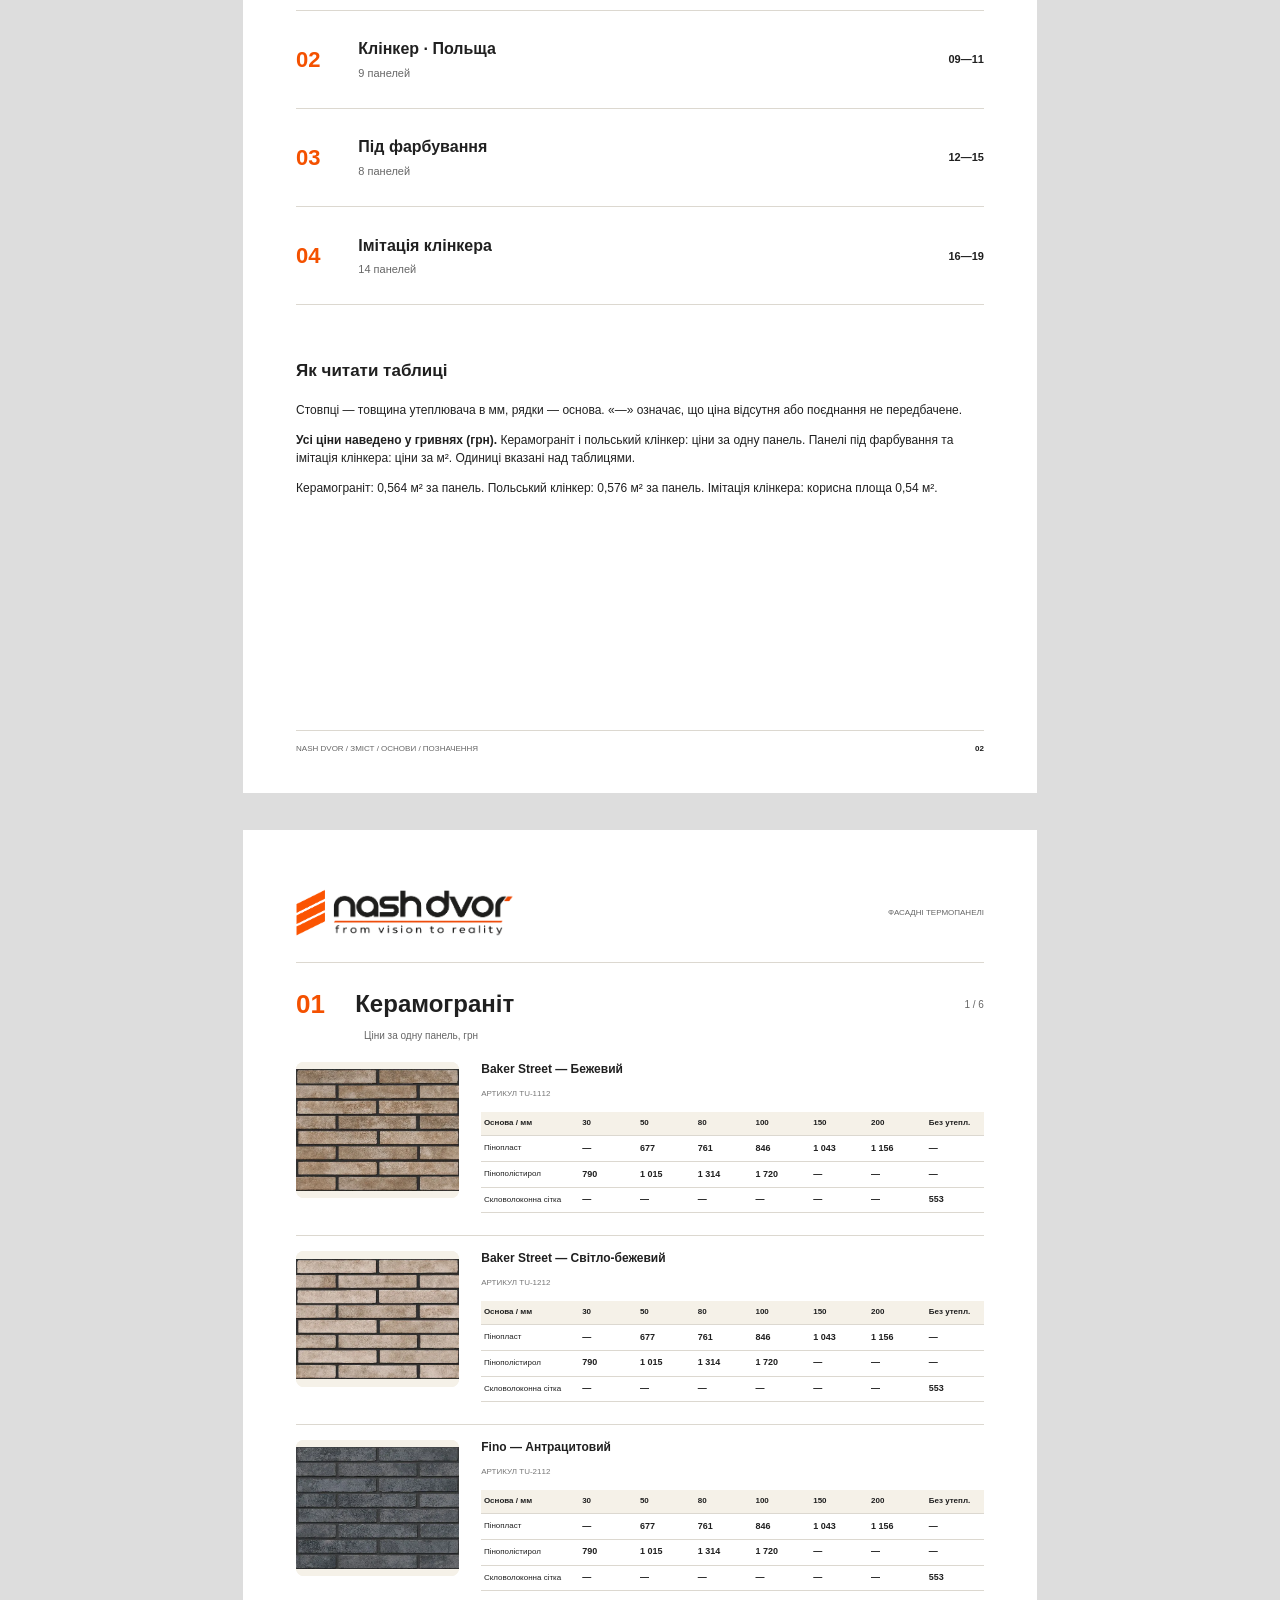
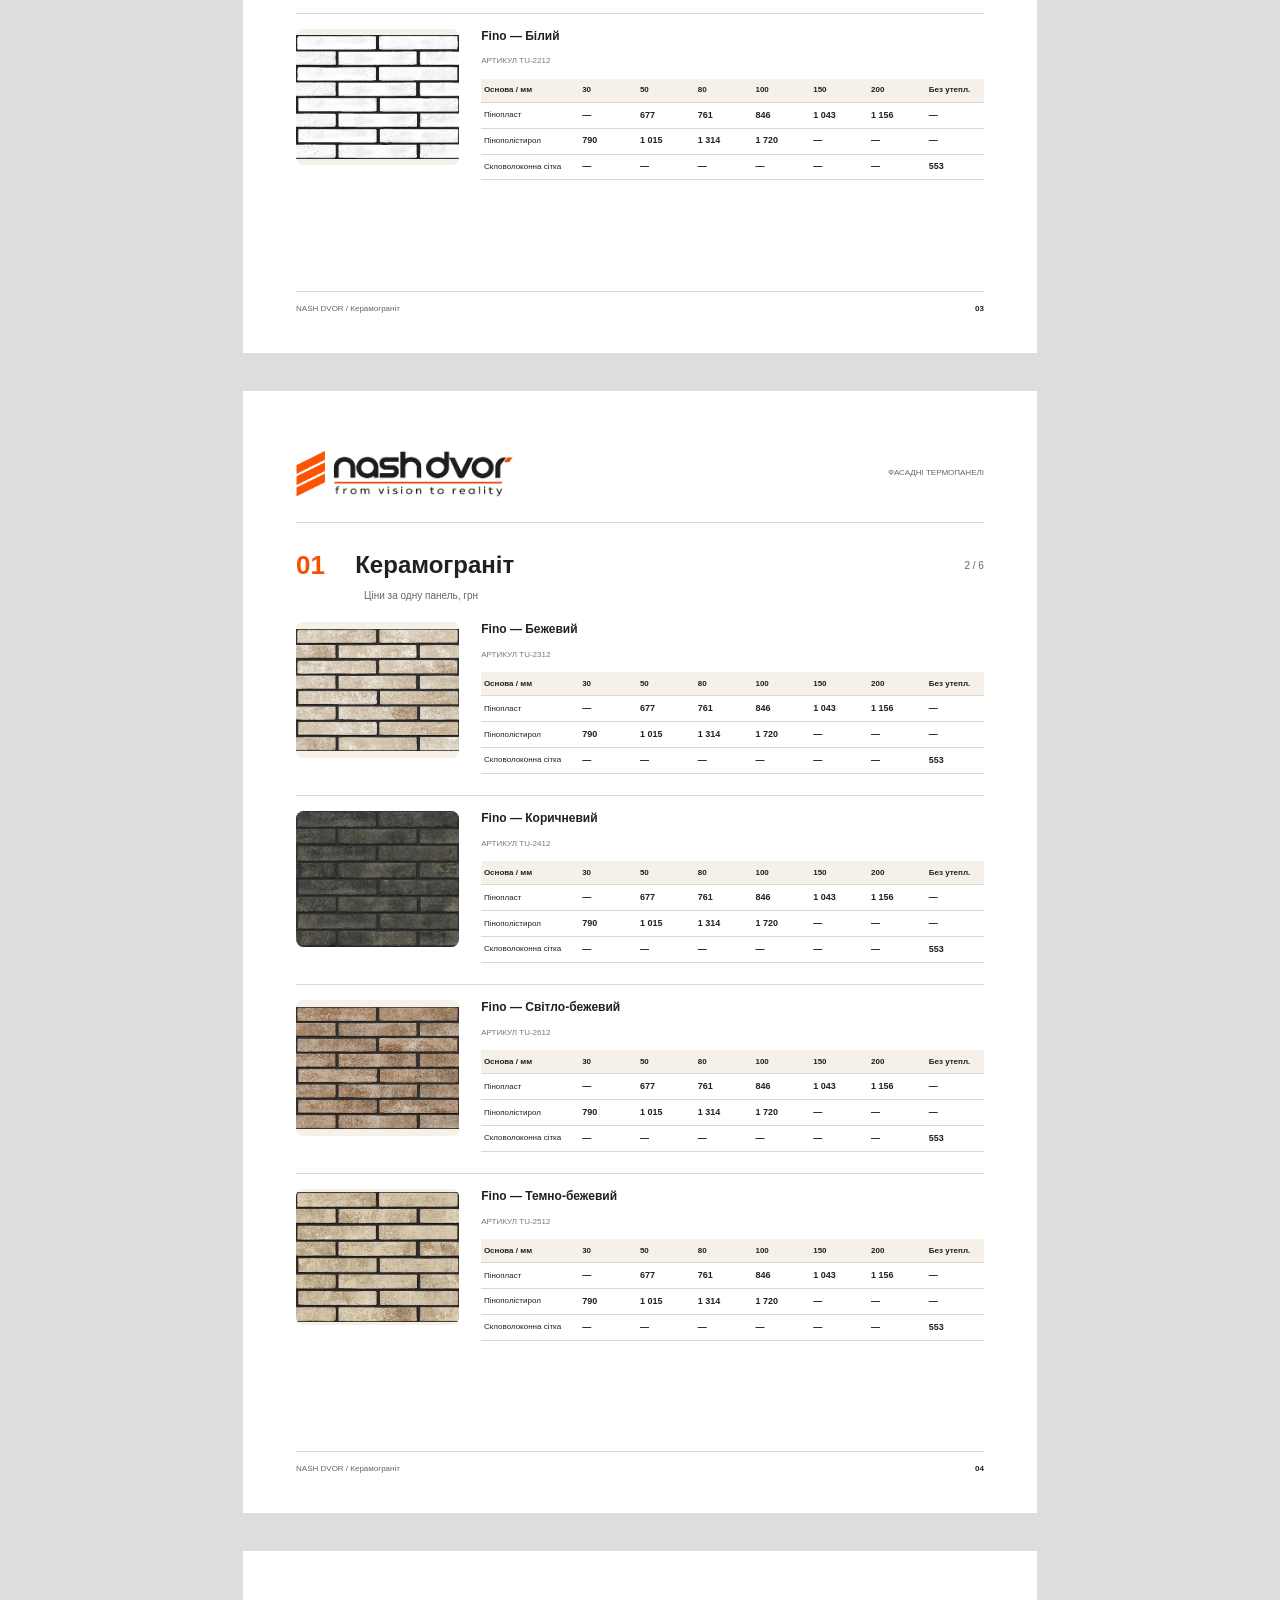
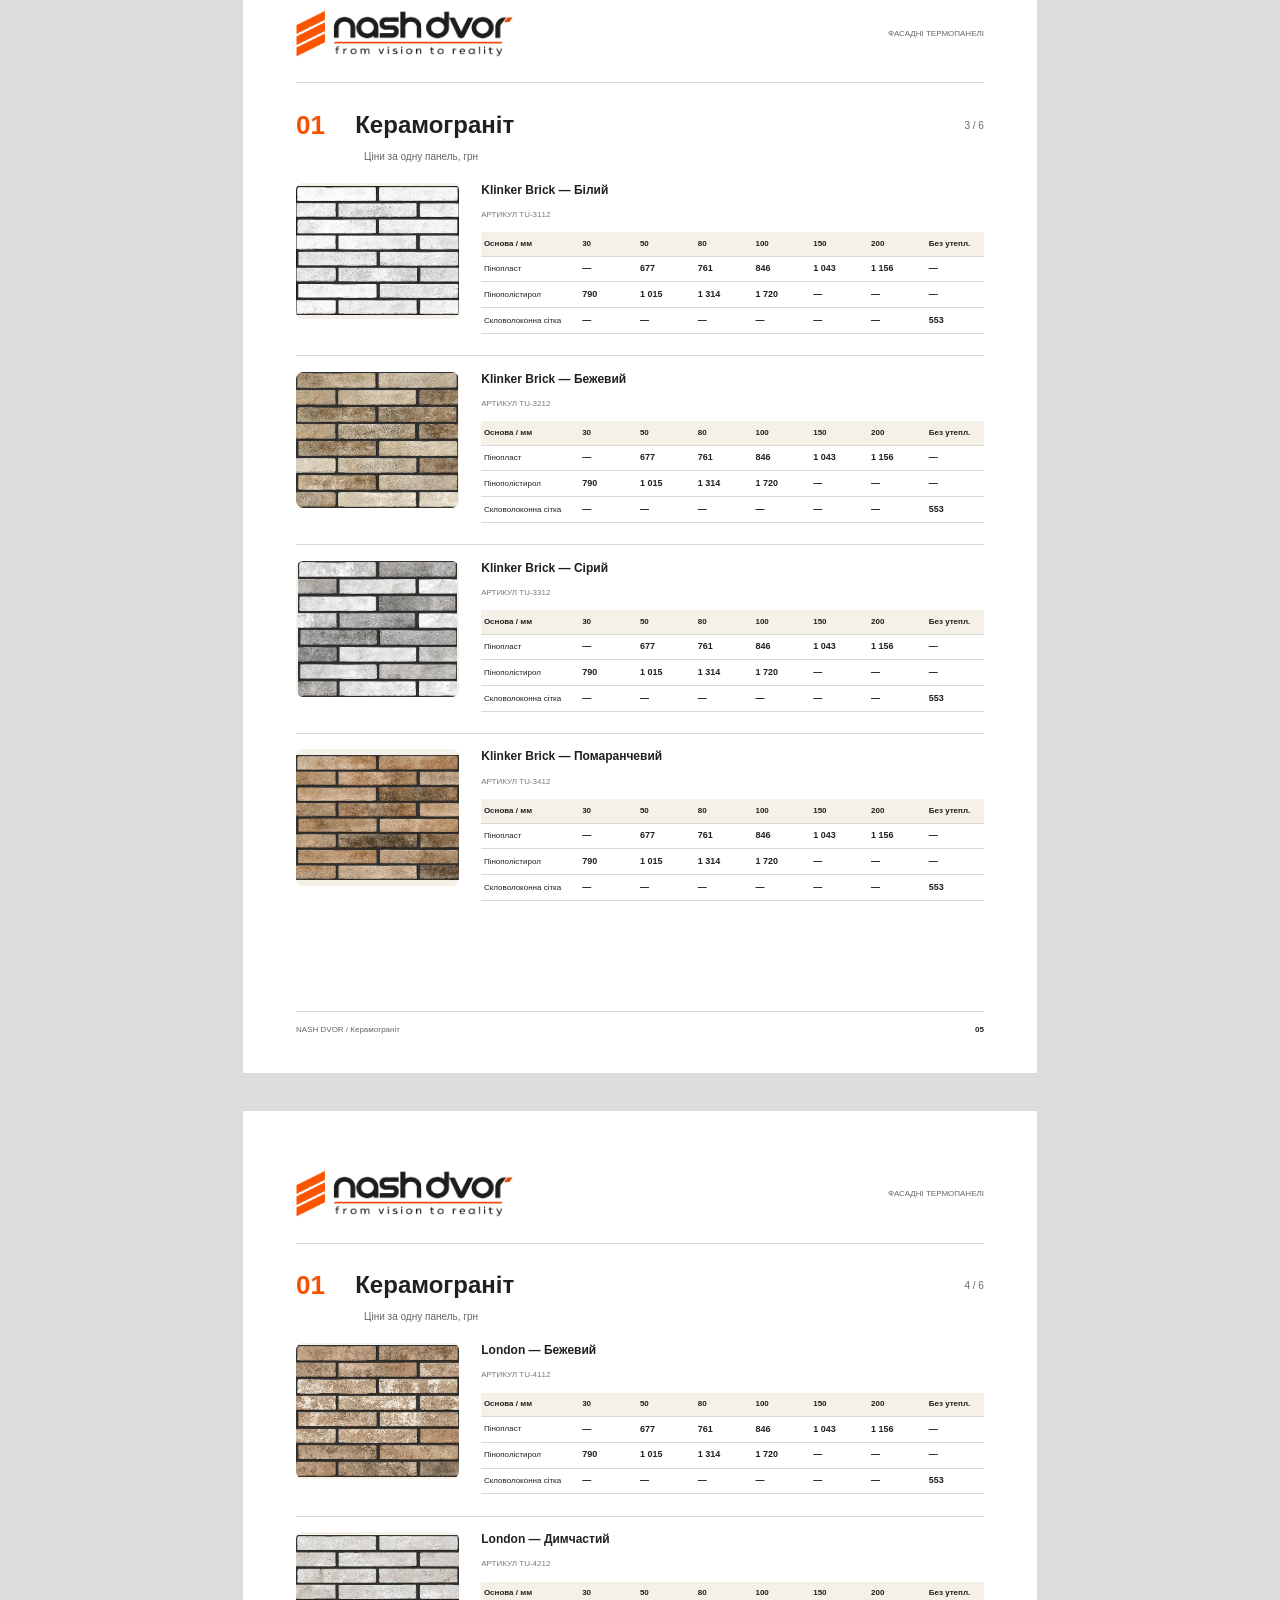
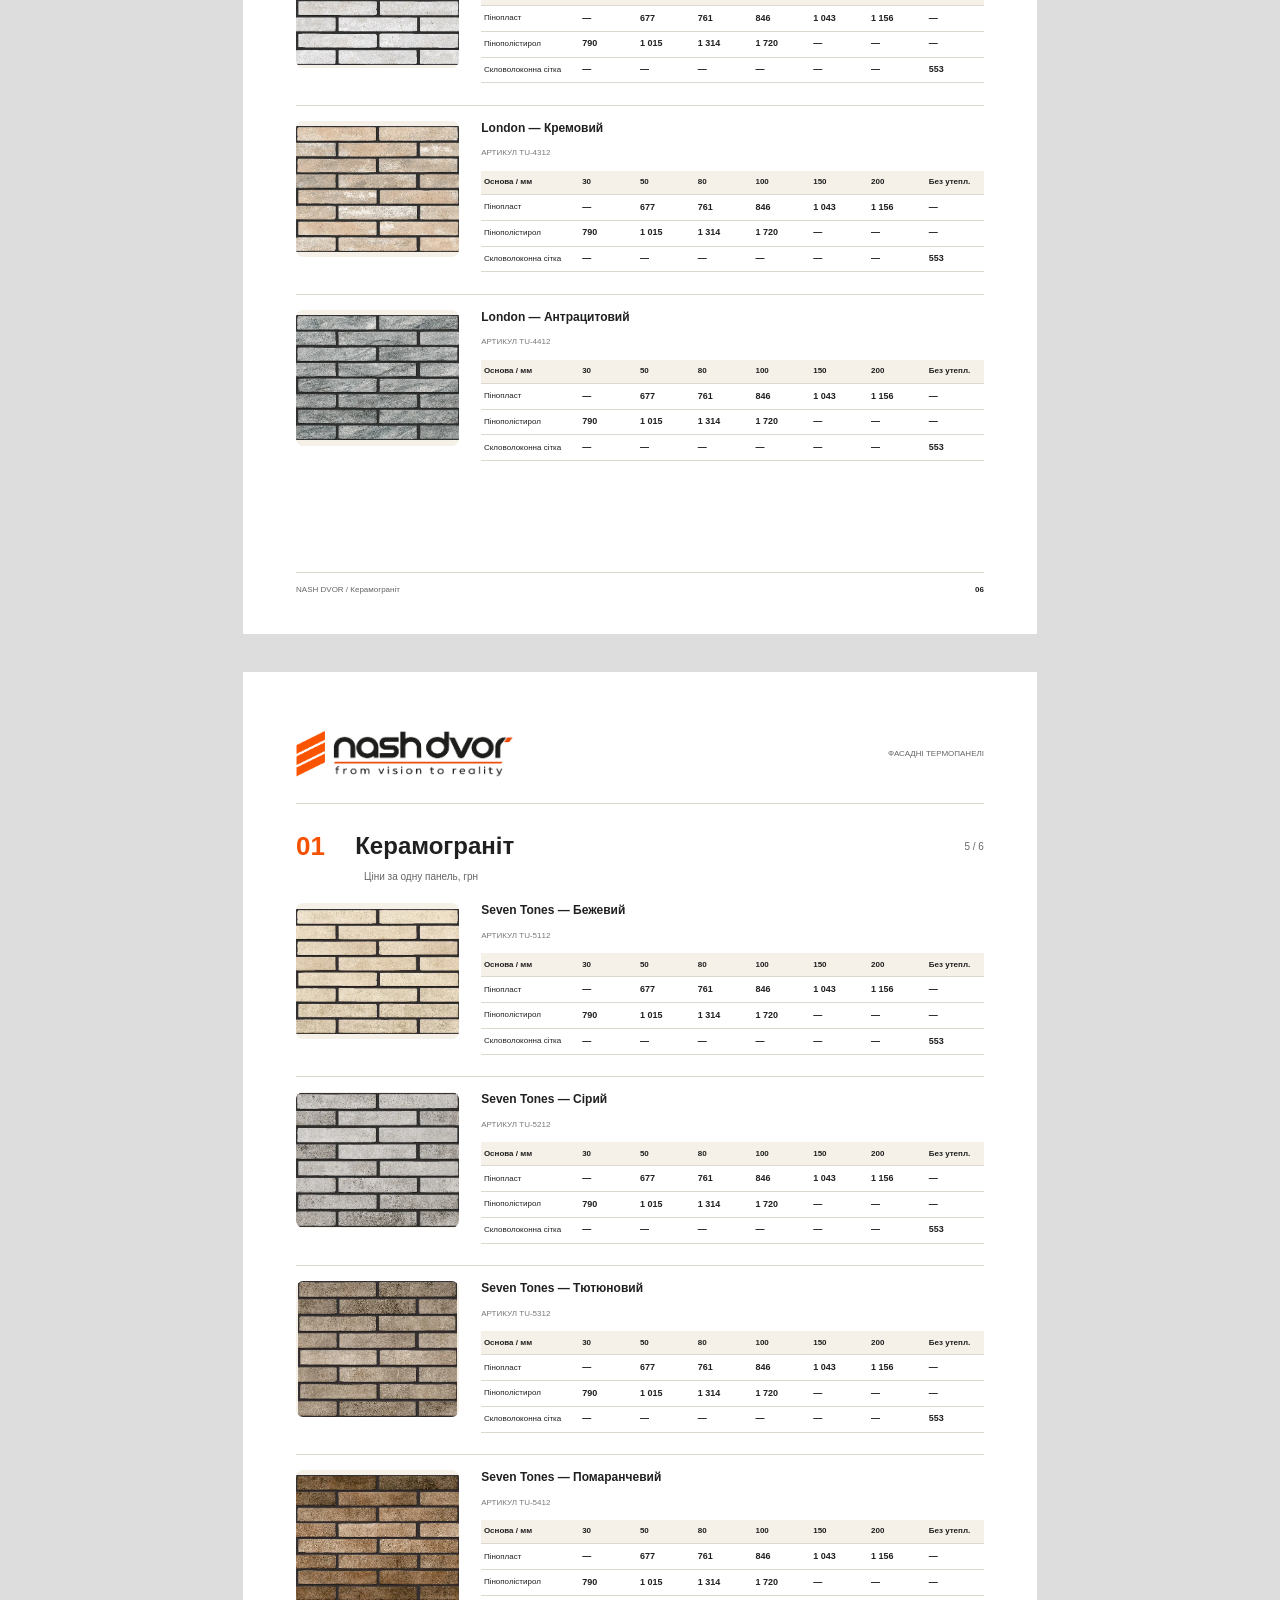
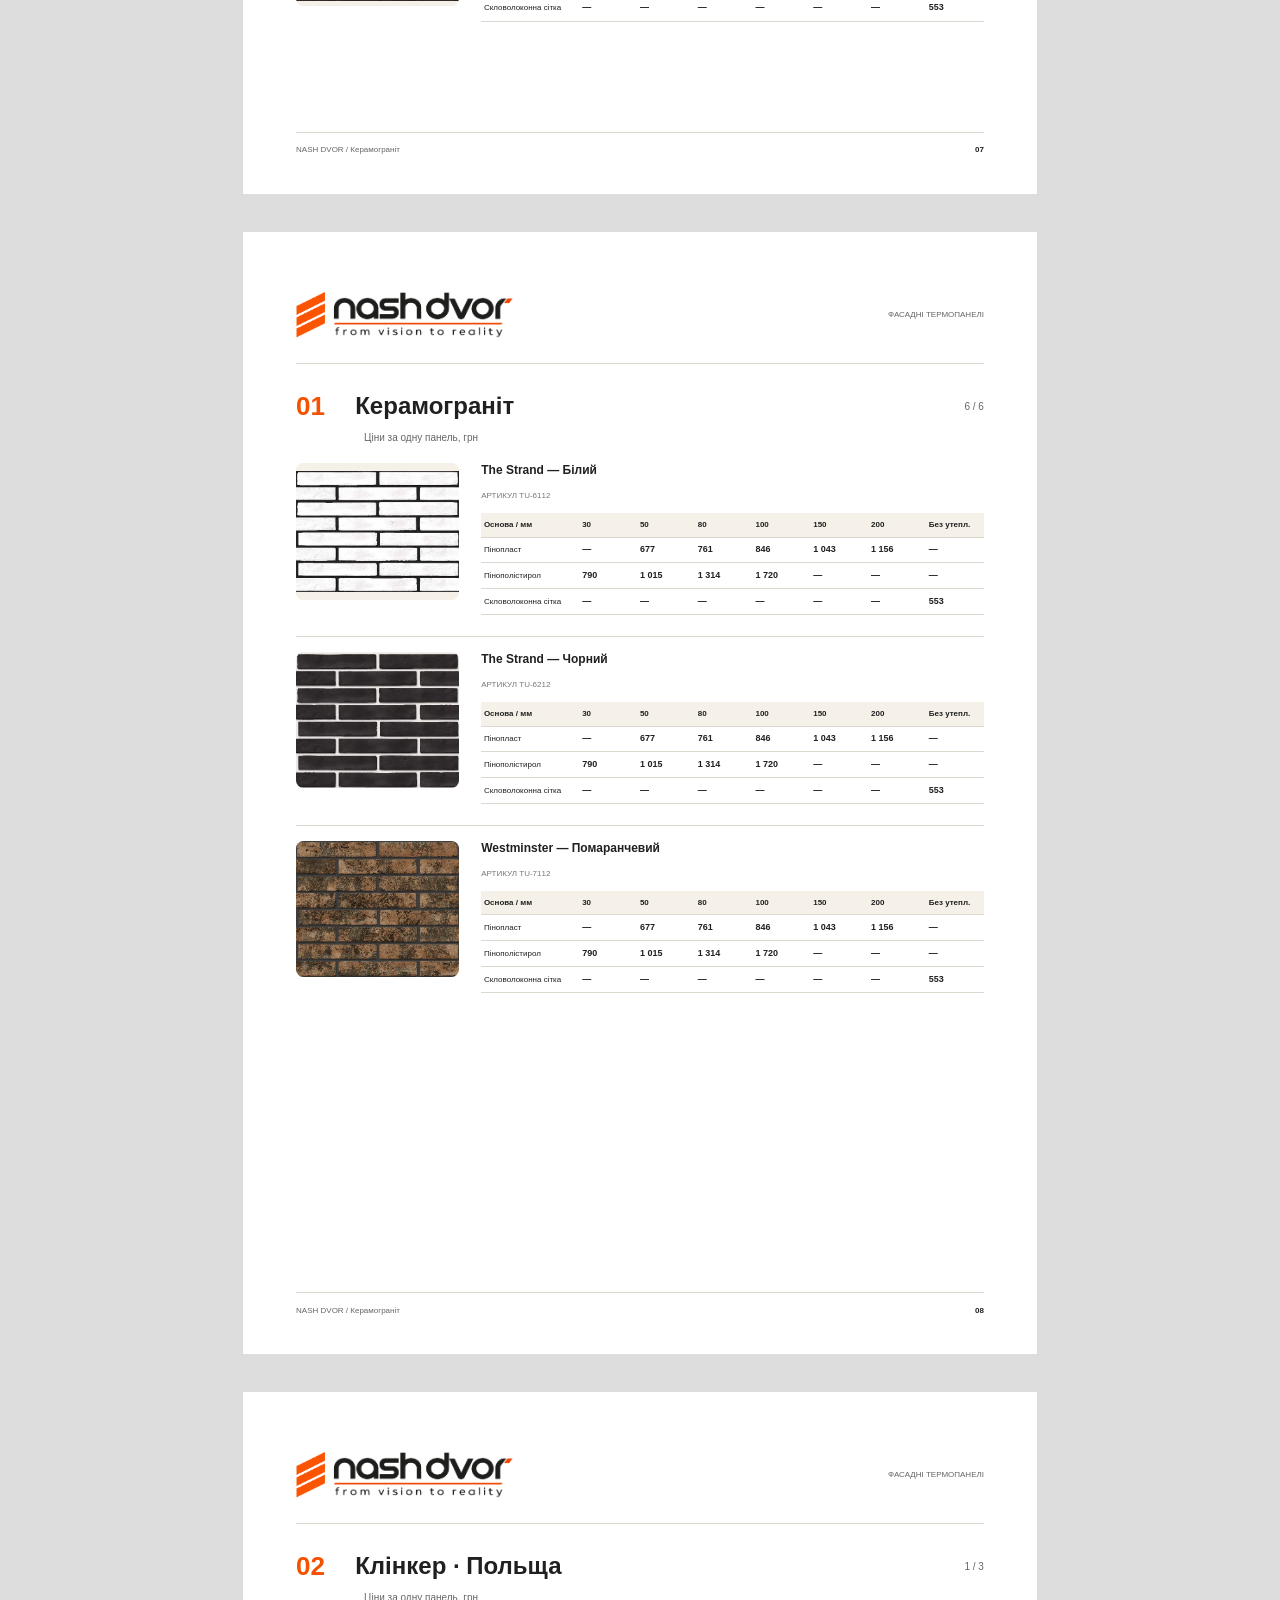
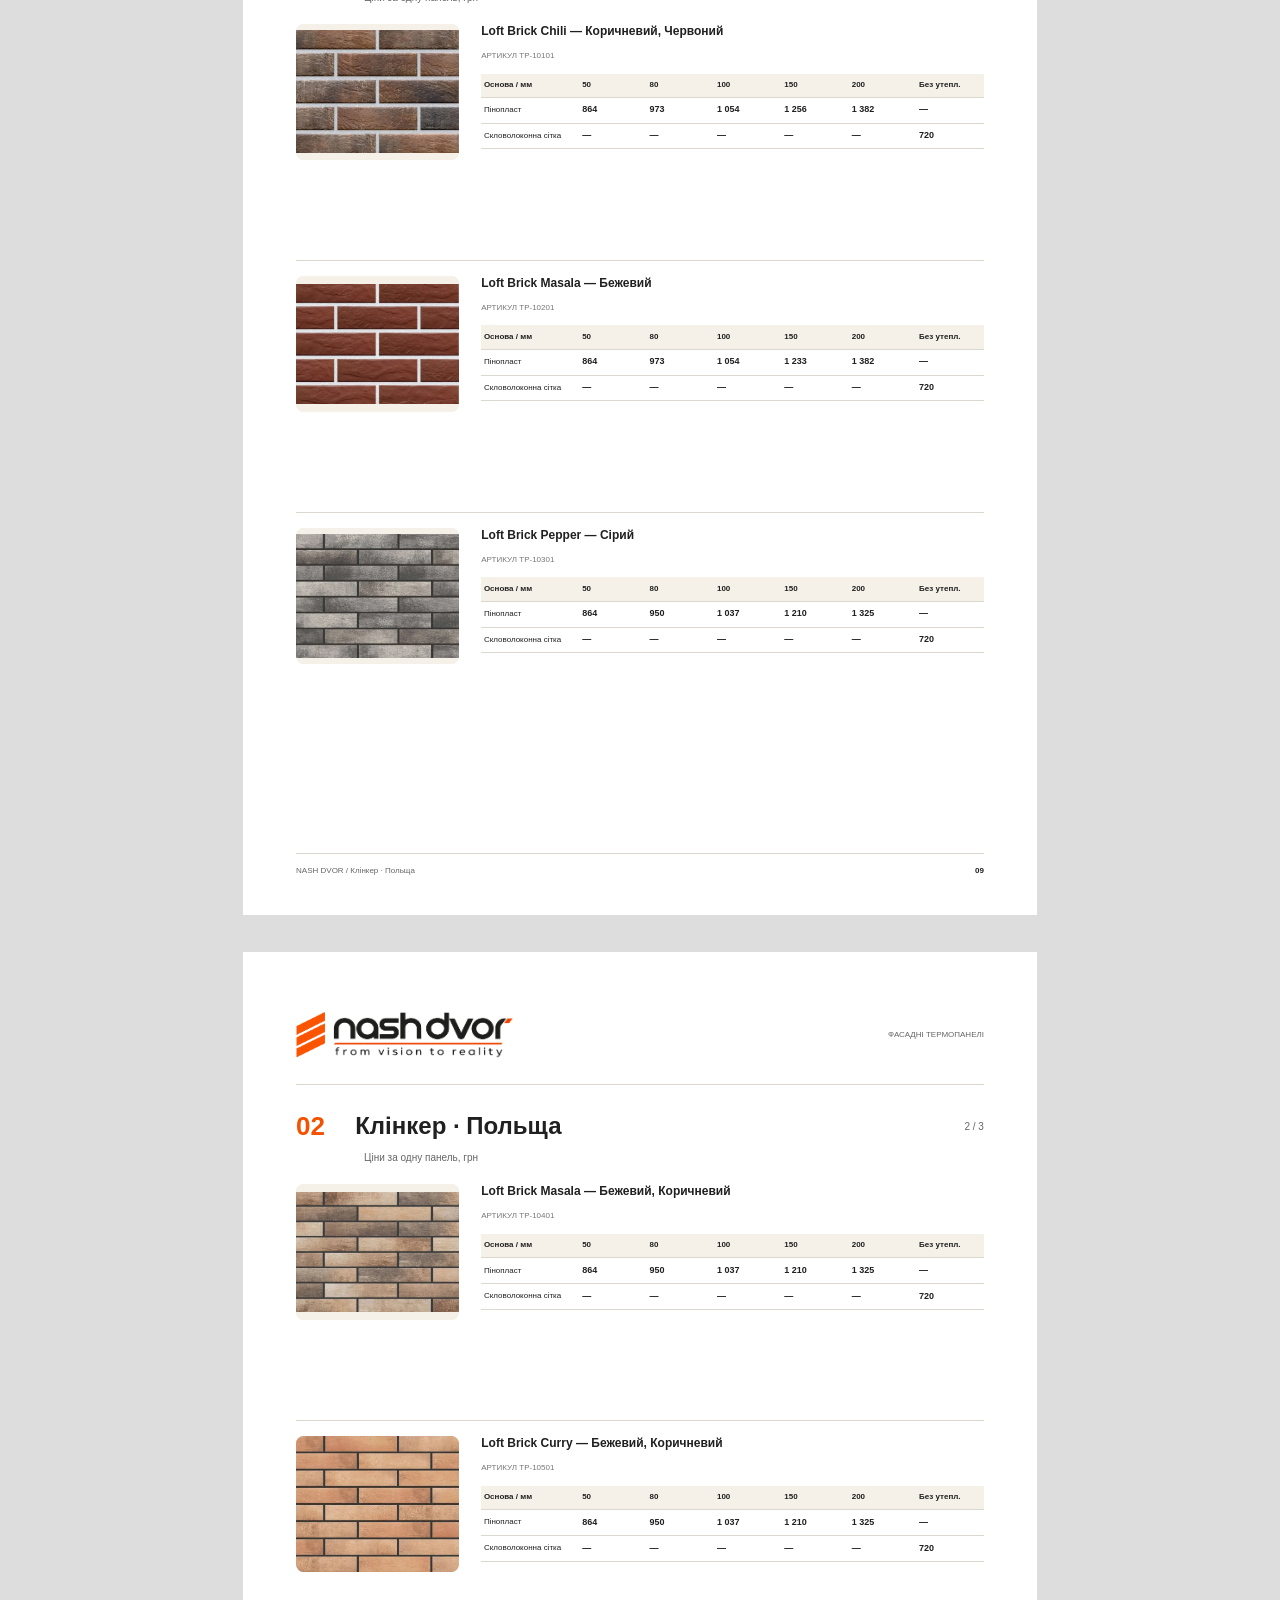
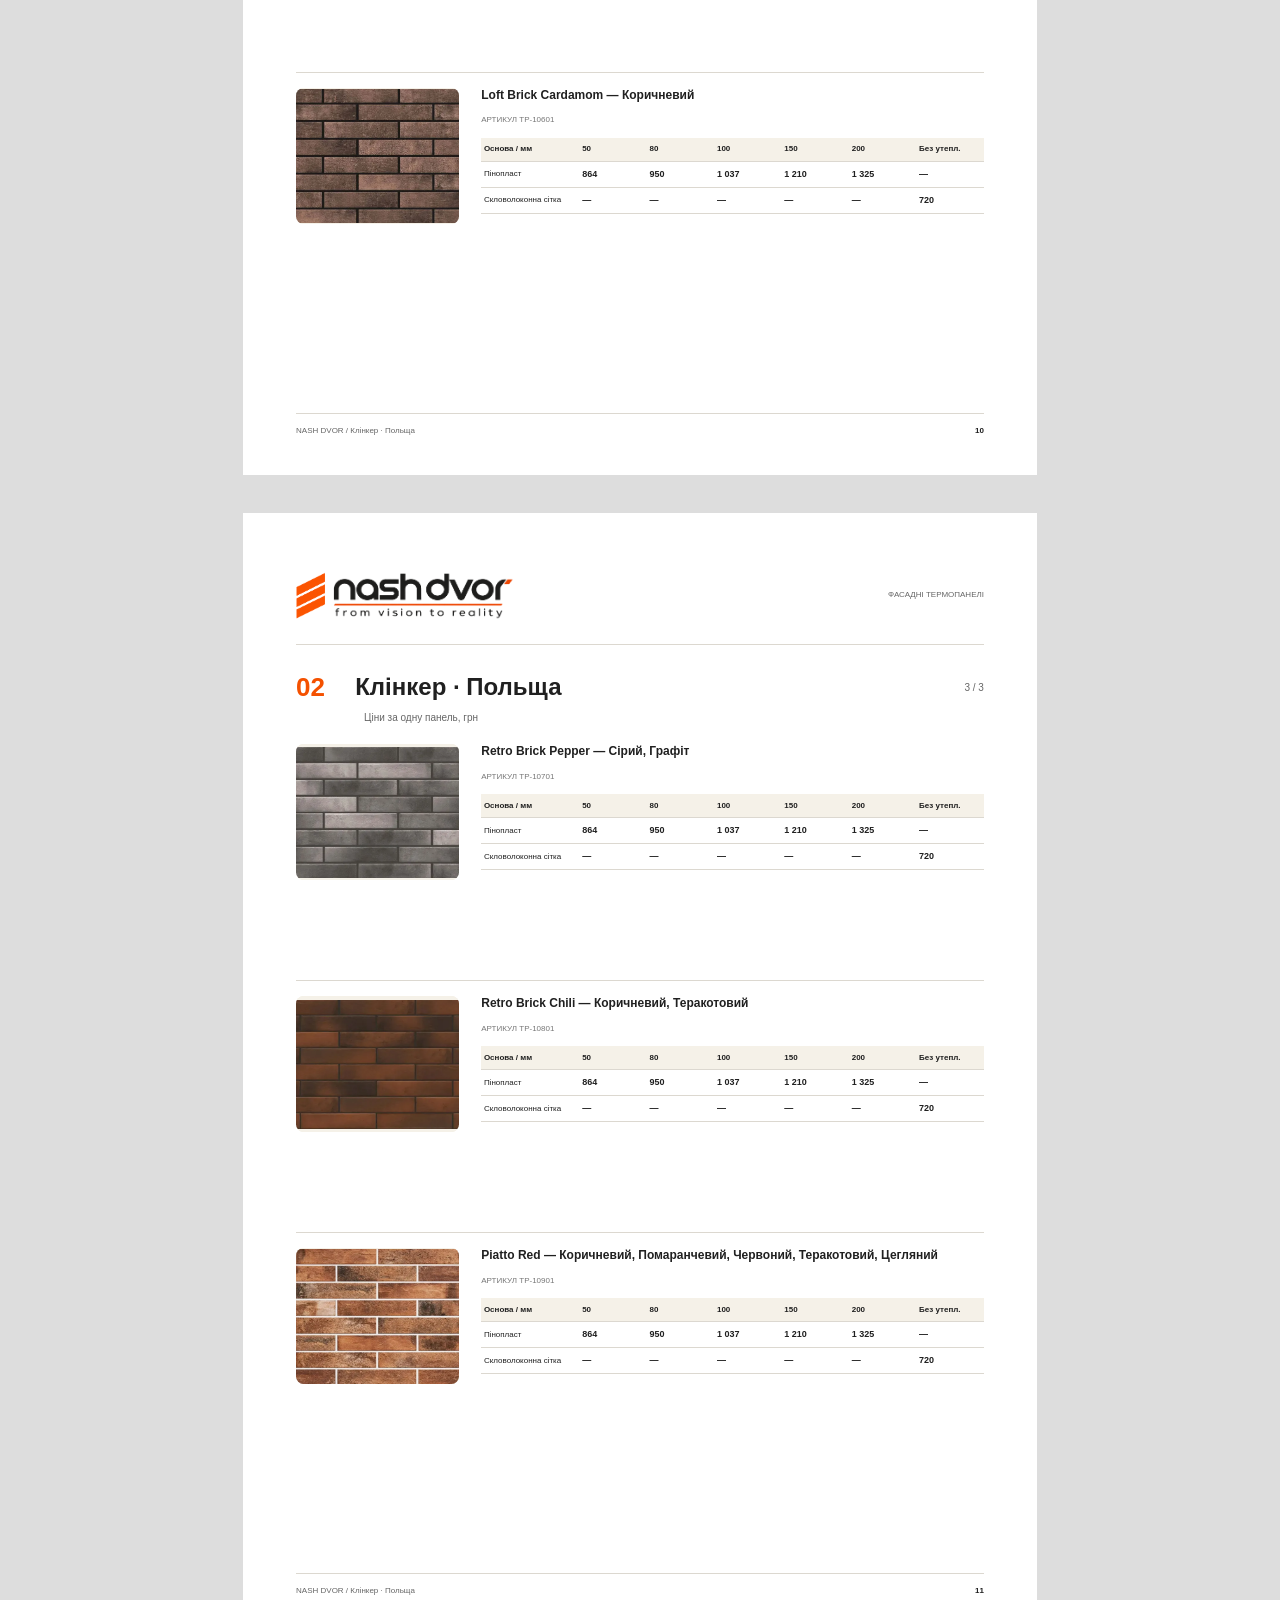
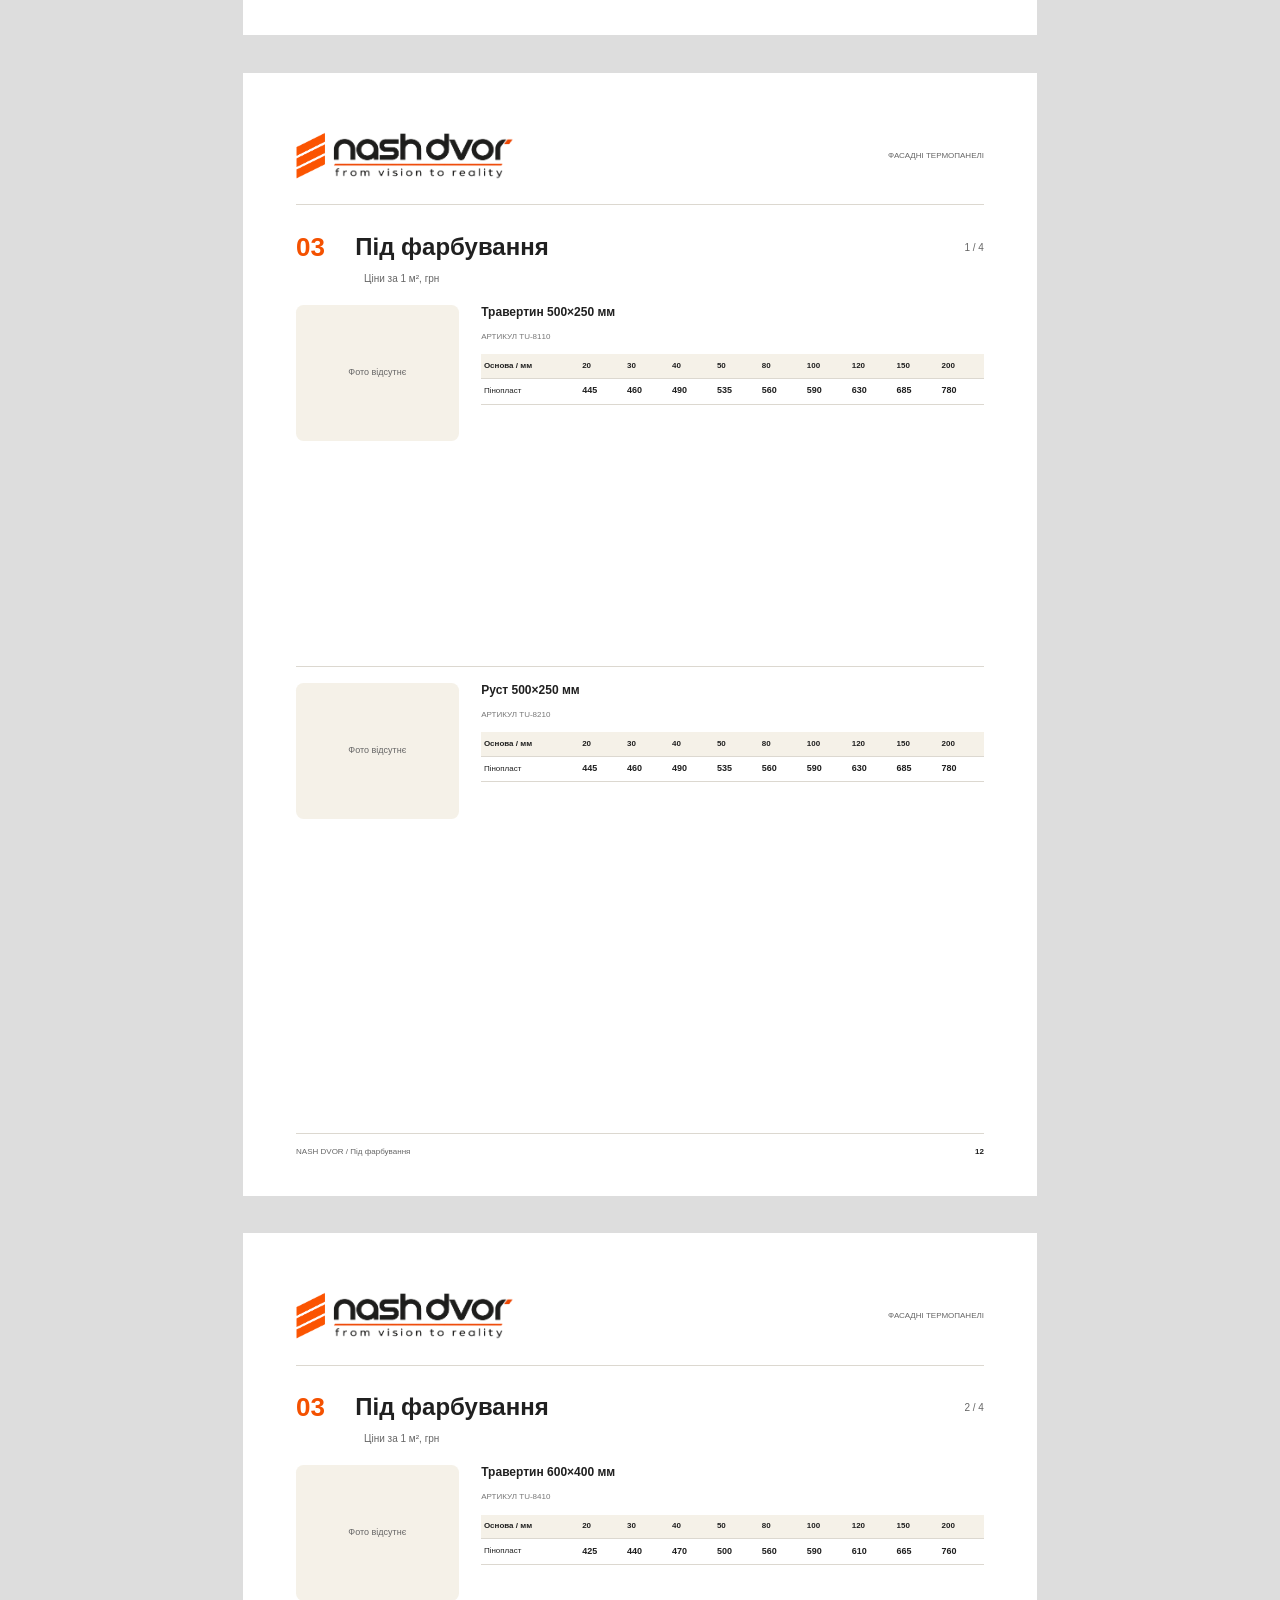
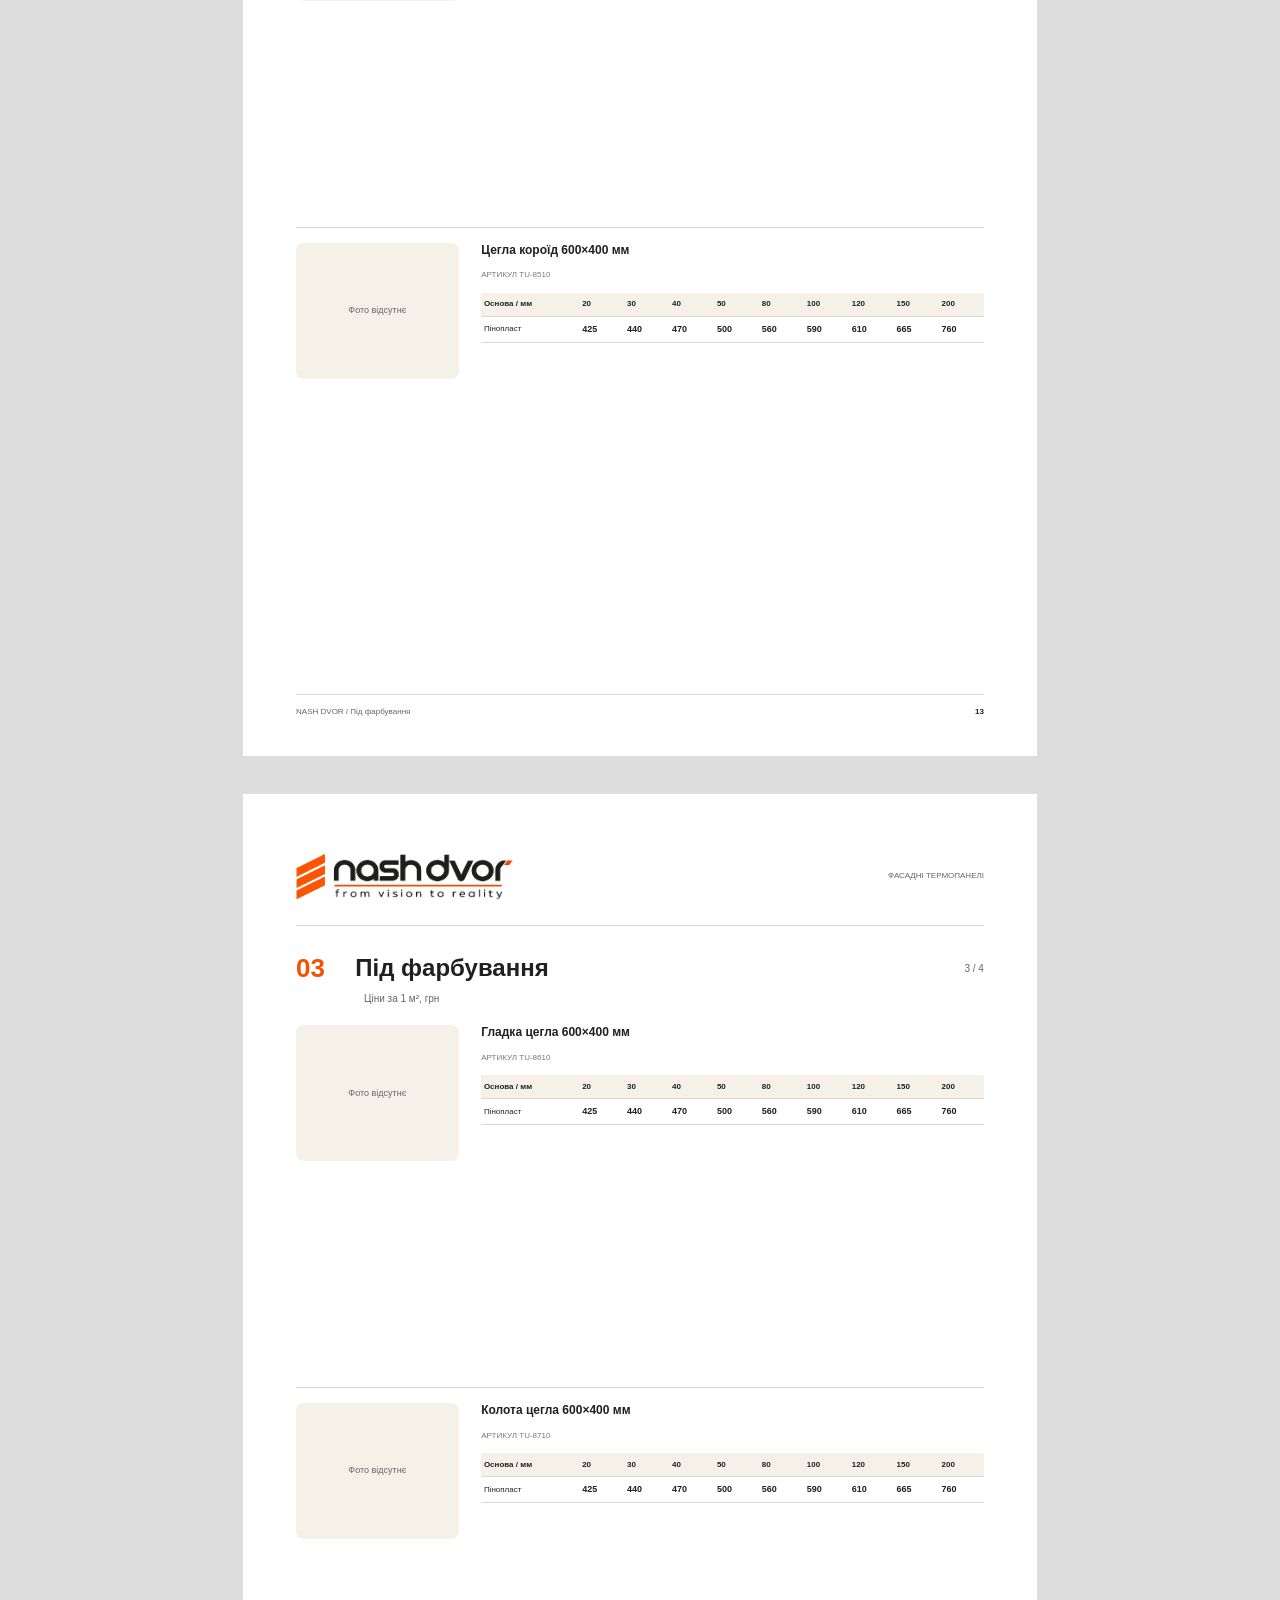
